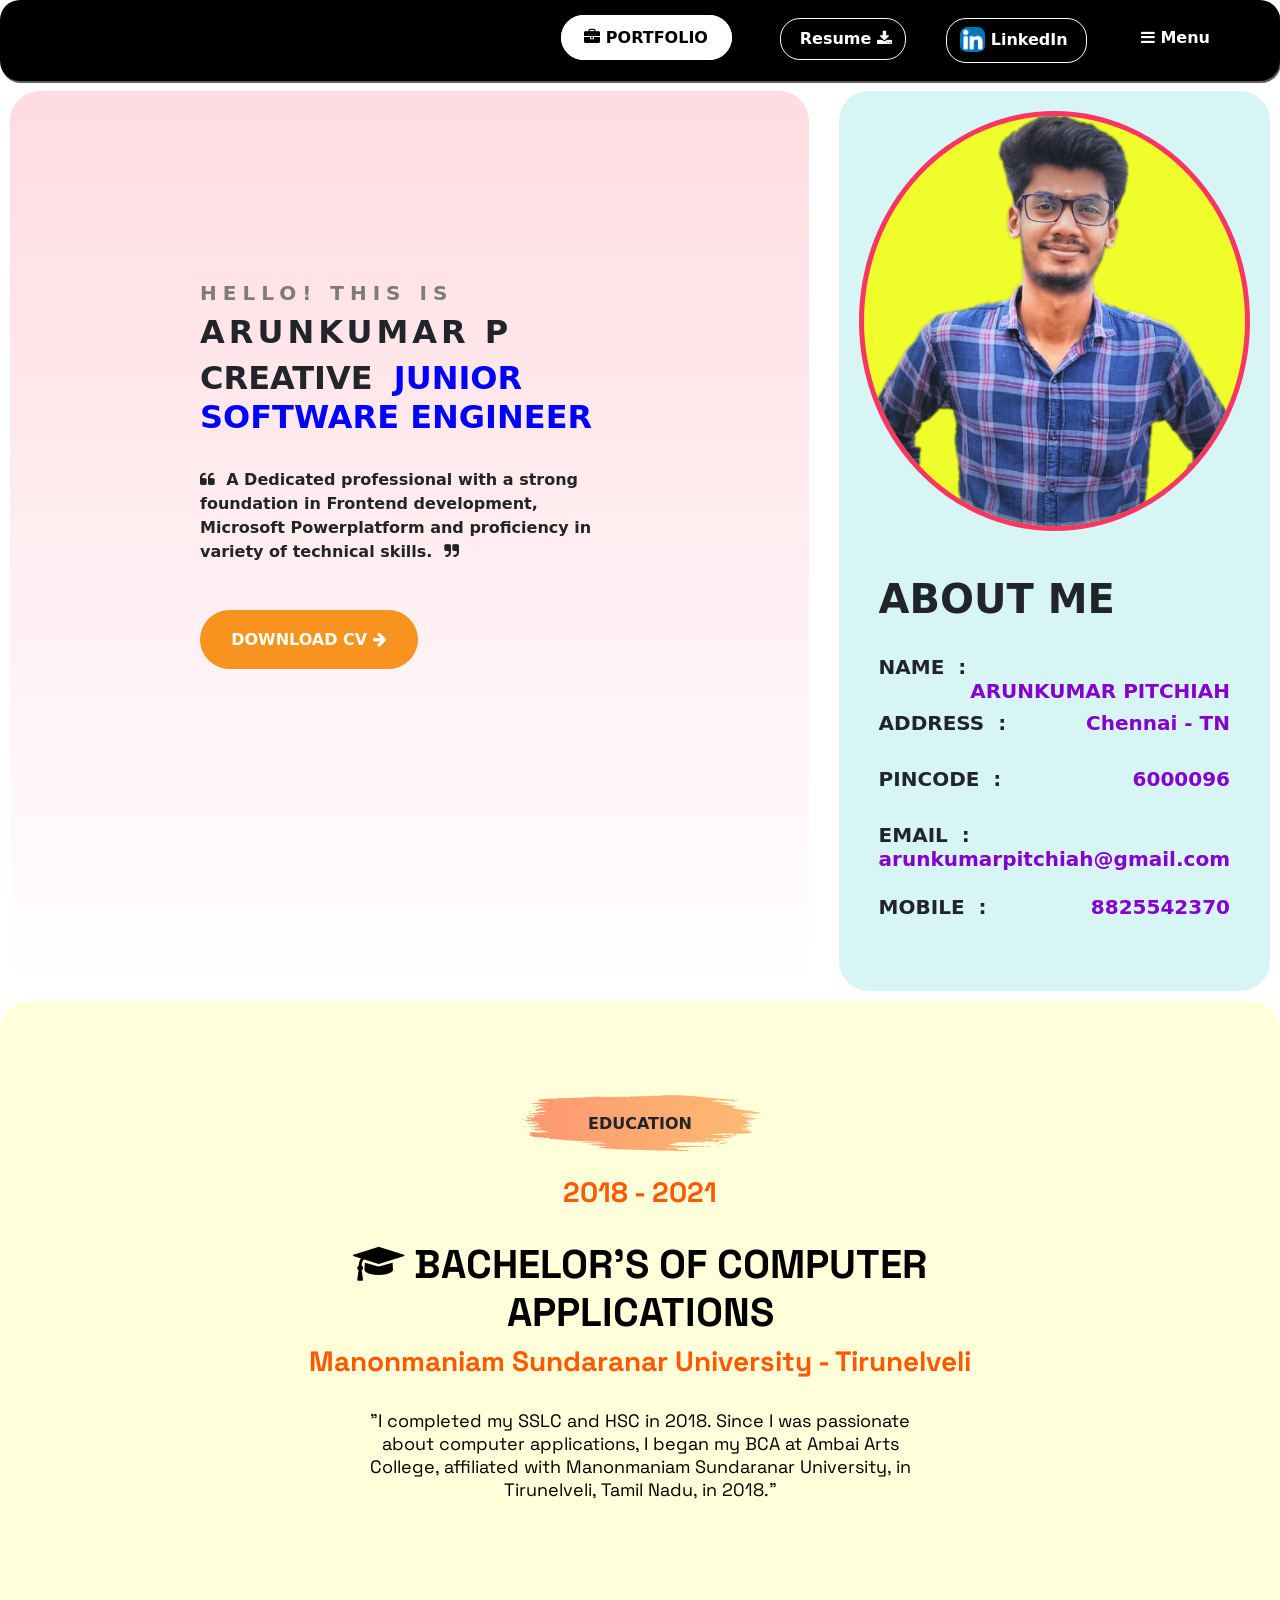
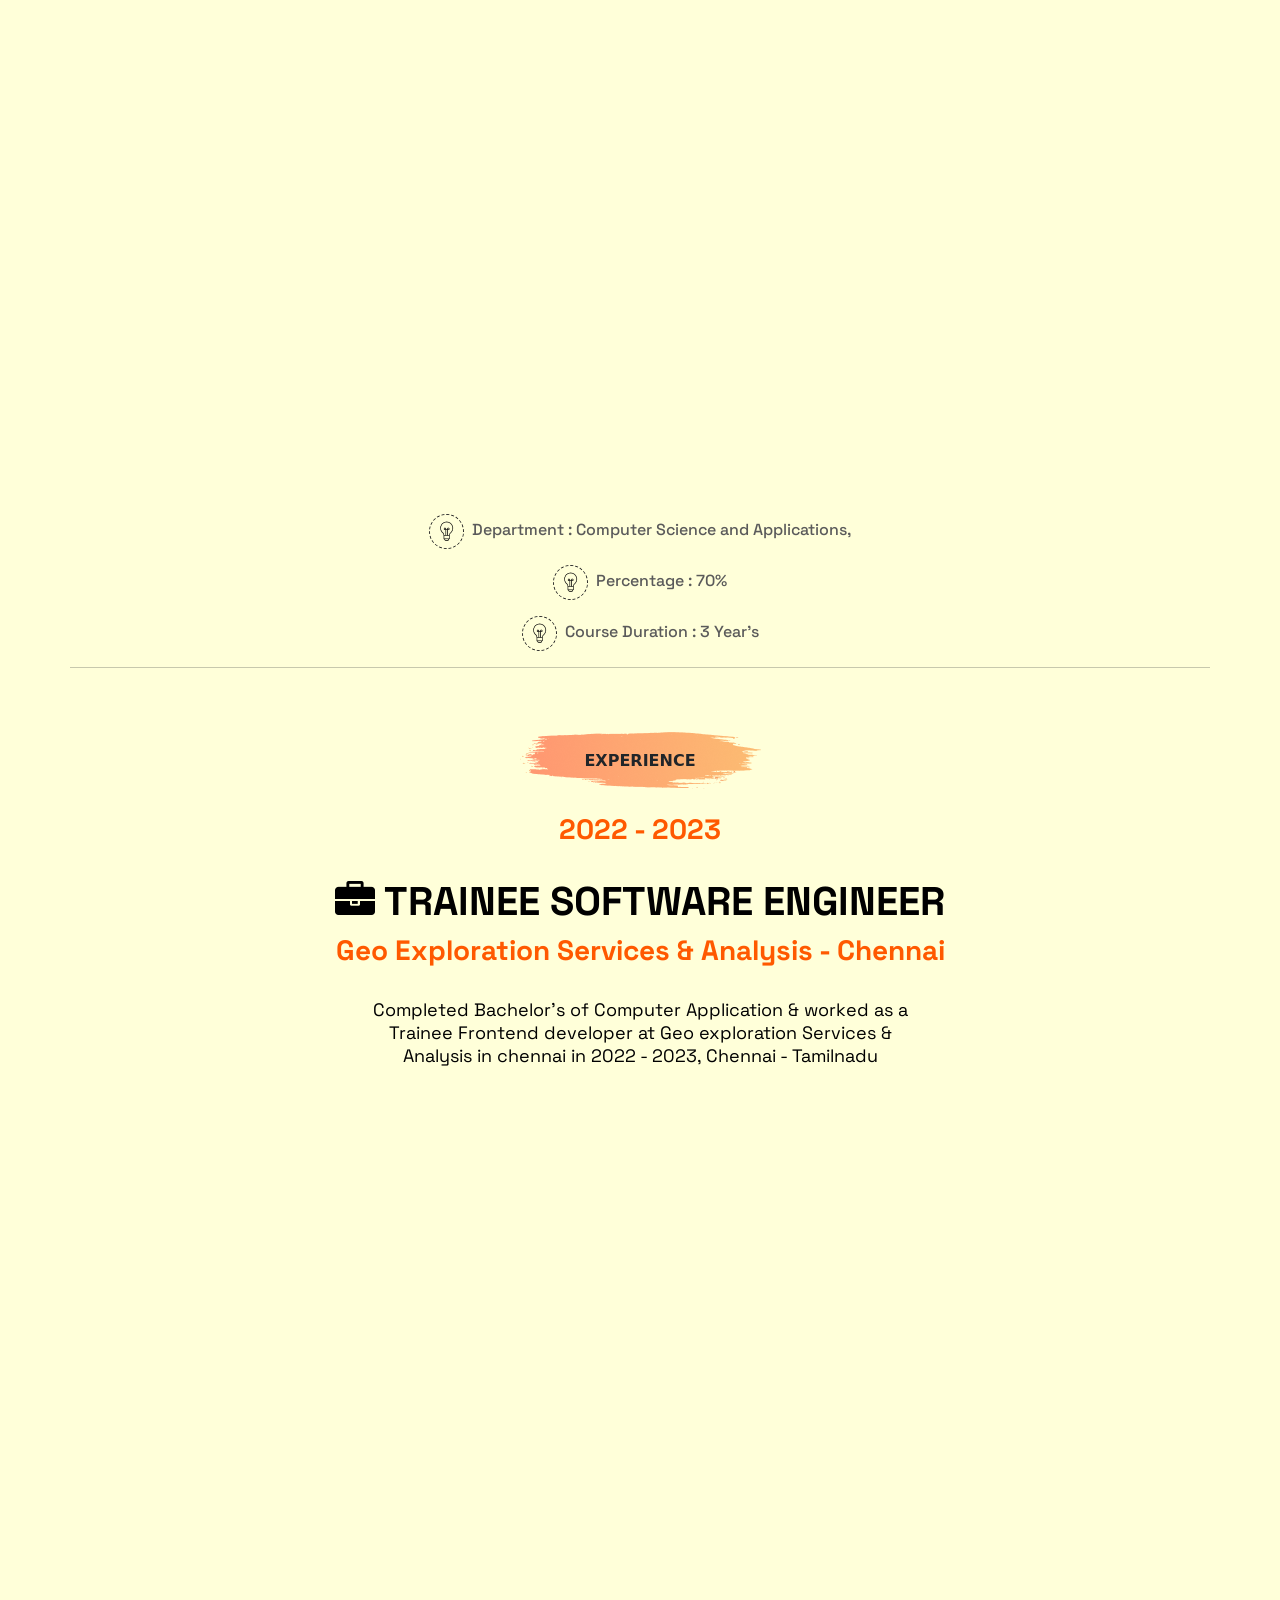
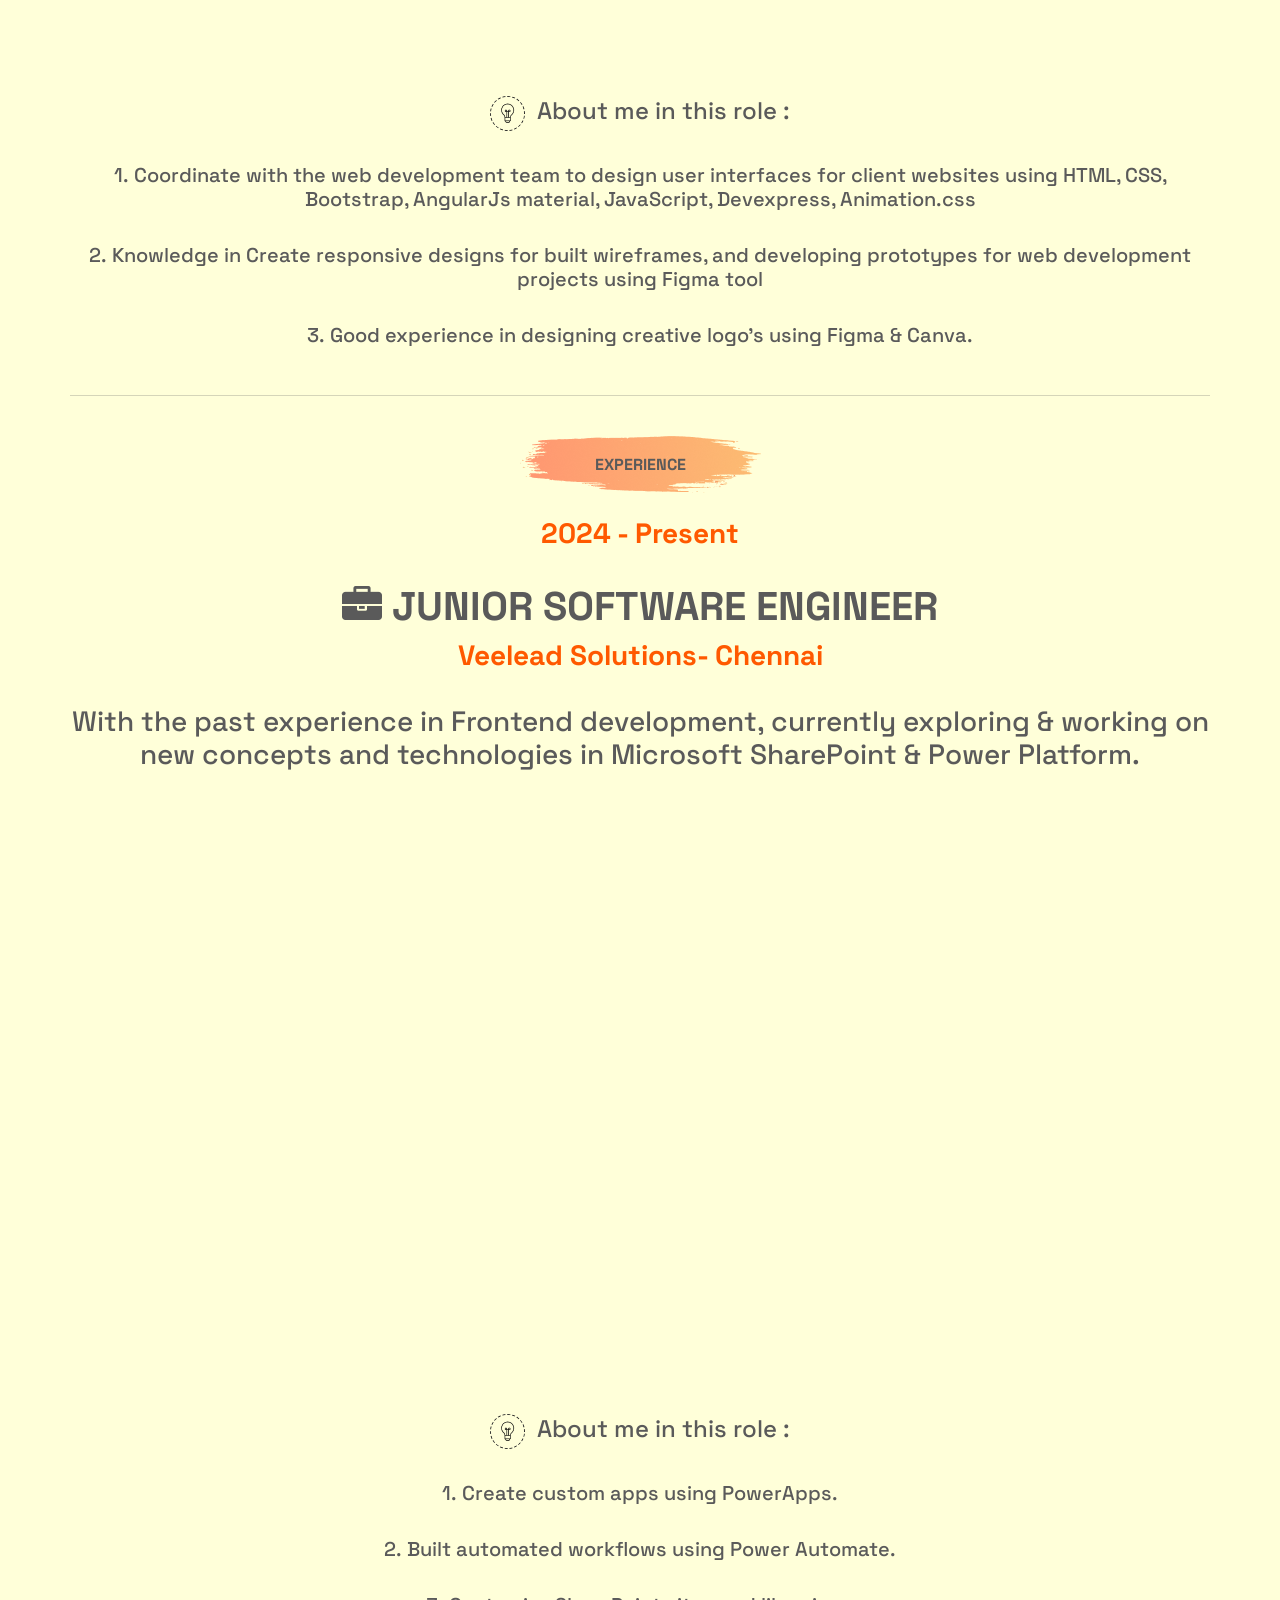
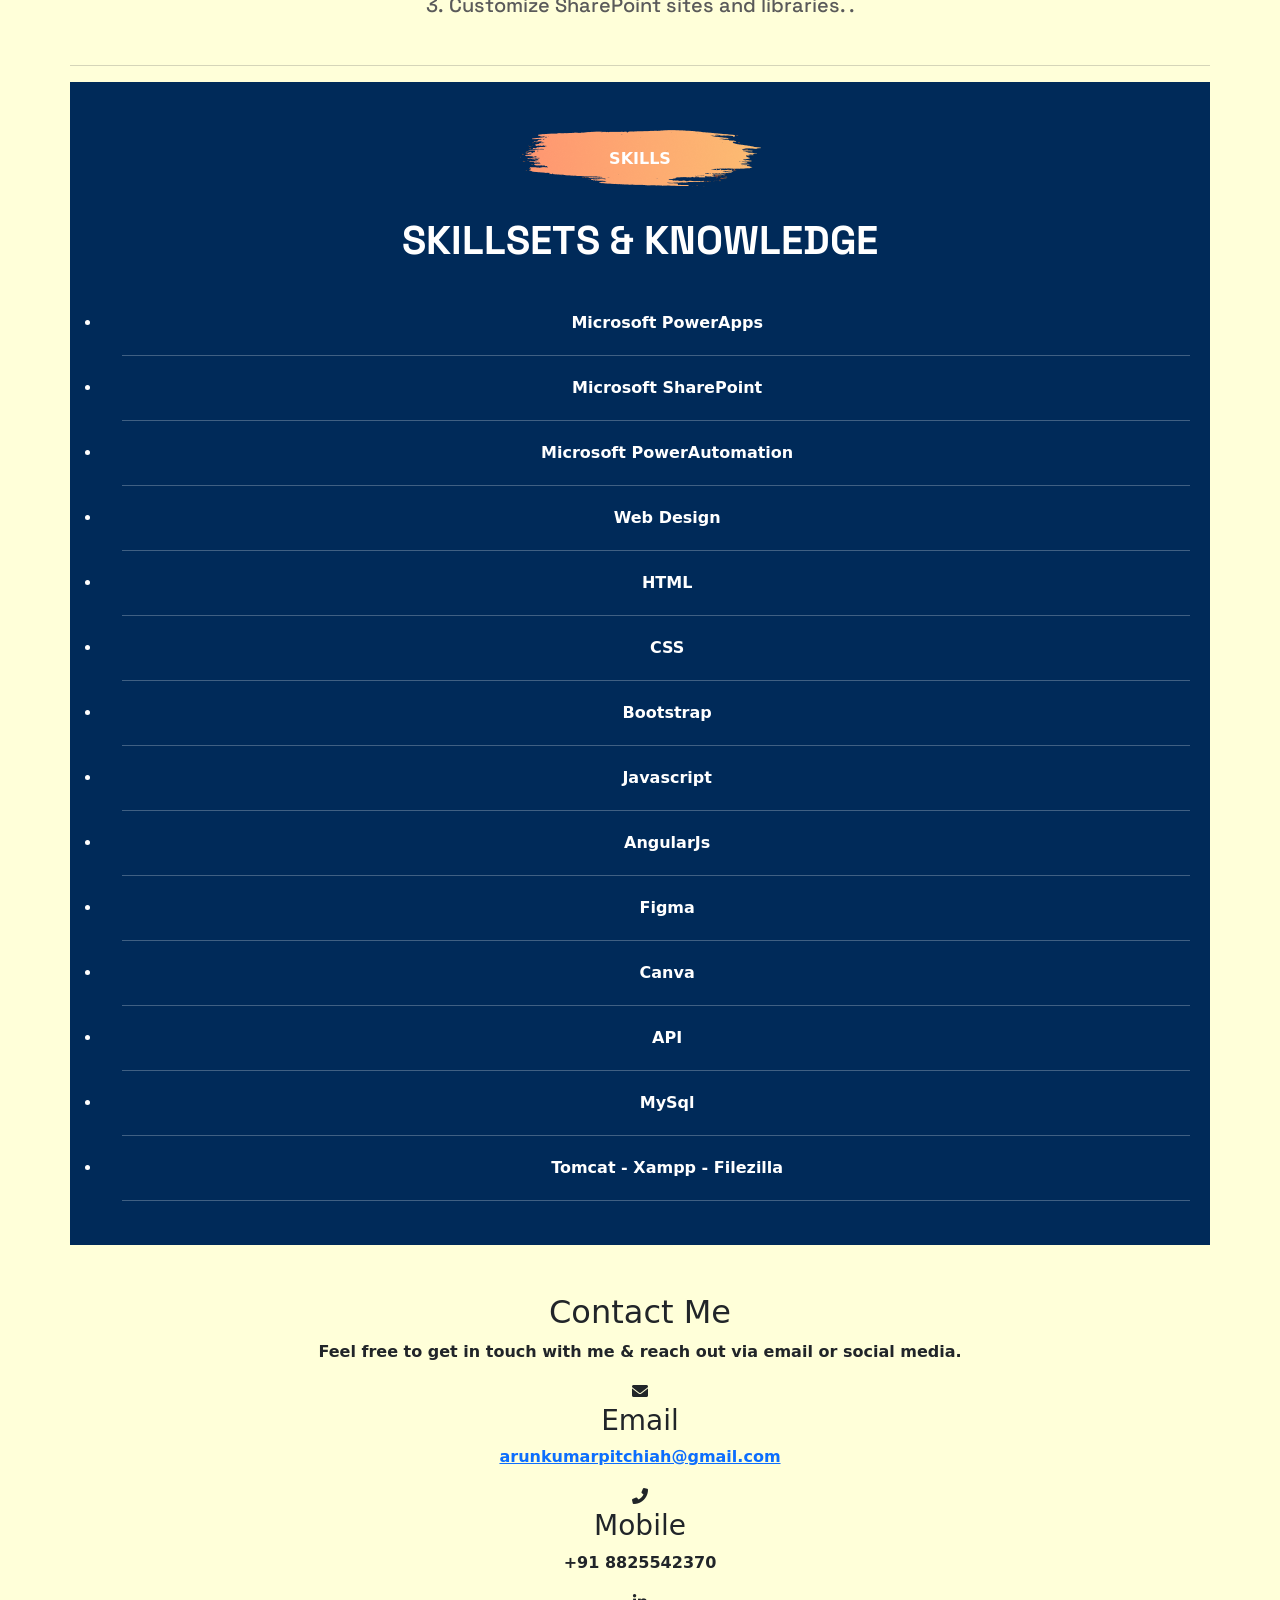
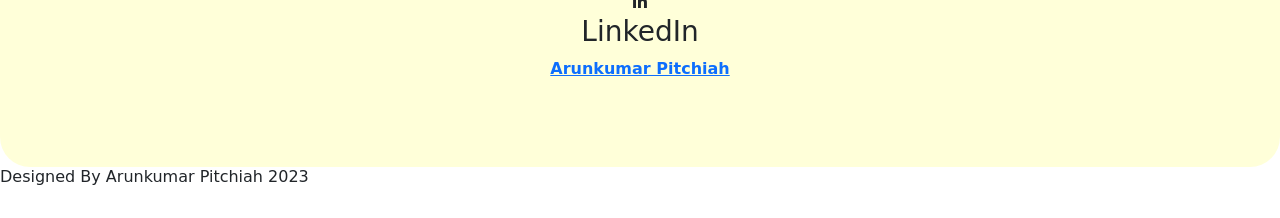
==== index.html @ 584ebd3e "Update index.html" ====
﻿<!DOCTYPE html>
<html lang="en">

<head>
  <meta charset="UTF-8">
  <meta name="viewport" content="width=device-width, initial-scale=1.0">
  <title>Portfolio - Arunkumar P</title>
  <!-- CSS -->
  <link rel="stylesheet" href="Portfolio.css.CSS">
  <link rel="icon" href="Assets/Images/GaipIcon2.png">
<link rel="stylesheet" href="https://cdnjs.cloudflare.com/ajax/libs/font-awesome/6.0.0-beta3/css/all.min.css">

  <!-- Javascript -->
  <script src=" Gaip.js.JS">
  </script>
  <!-- Bootstrap -->
  <link href="https://cdn.jsdelivr.net/npm/bootstrap@5.3.0/dist/css/bootstrap.min.css" rel="stylesheet"
    integrity="sha384-9ndCyUaIbzAi2FUVXJi0CjmCapSmO7SnpJef0486qhLnuZ2cdeRhO02iuK6FUUVM" crossorigin="anonymous">
  <script src="https://cdn.jsdelivr.net/npm/bootstrap@5.3.0/dist/js/bootstrap.bundle.min.js"
    integrity="sha384-geWF76RCwLtnZ8qwWowPQNguL3RmwHVBC9FhGdlKrxdiJJigb/j/68SIy3Te4Bkz"
    crossorigin="anonymous"></script>
  <!-- <link rel="stylesheet" href="https://maxcdn.bootstrapcdn.com/bootstrap/3.4.1/css/bootstrap.min.css">
  <script src="https://ajax.googleapis.com/ajax/libs/jquery/3.6.4/jquery.min.js"></script>
  <script src="https://maxcdn.bootstrapcdn.com/bootstrap/3.4.1/js/bootstrap.min.js"></script> -->

  <!-- fafa-Icon -->
  <link rel="stylesheet" href="https://cdnjs.cloudflare.com/ajax/libs/font-awesome/4.7.0/css/font-awesome.min.css">
  <link rel="stylesheet" href="path/to/font-awesome/css/font-awesome.min.css">
  <!-- font -->
  <style>
    @import url('https://fonts.googleapis.com/css2?family=Space+Grotesk:wght@300;400;500;600;700&display=swap');
  </style>
</head>

<body>

  <div class="parent">

    <div class="nav-bar ">
      <nav class="navbar navbar-expand-lg  ">
        <div class="container-fluid">
          <button class="navbar-toggler" type="button" data-bs-toggle="collapse" data-bs-target="#navbarTogglerDemo01"
            aria-controls="navbarTogglerDemo01" aria-expanded="false" aria-label="Toggle navigation">
            <span class="navbar-toggler-icon"></span>
            <img src="Assets/Images/First/layer2.png" height="30px" width="30px">
            <b>PORTFOLIO
            </b>


          </button>
          <div class="collapse navbar-collapse justify-content-end" id="navbarTogglerDemo01">

            <ul class="navbar-nav mr-auto mb-2 mb-lg-0 nav_list">


              <li class="nav-item ">
                <a class="nav-link " href="#"><b
                    style="background-color: #fff; color: black; padding: 12px;border-radius: 28px;border: 1px solid #FFF;background: #FFF;  "><i
                      class="fa fa-briefcase" aria-hidden="true" style="margin-left: 10px;"></i>&nbsp;PORTFOLIO
                    &nbsp</b></a>
              </li>
              <li class="nav-item">
                <a class="nav-link " target="_blank" style="border-radius: 20px;
                border: 1px solid #FFF; ">&nbsp;<b>
                    Resume&nbsp;<i class="fa fa-download" aria-hidden="true"></i></b>&nbsp;</a>
              </li>
              <li class="nav-item">
                <a class="nav-link "  href="https://www.linkedin.com/in/arunkumar-pitchiah/"  style="border-radius: 20px;
                border: 1px solid #FFF; ">&nbsp;<b><img style="border-radius: 30%; padding-bottom: 2px;"
                      src="Assets/Images/linkedin.png"  width="25px" aria-hidden="true">&nbspLinkedIn&nbsp</b>&nbsp;</a>
              </li>
              <li class="nav-item">
                <a class="nav-link " href="#">
                  <b>&nbsp;<i class="fa fa-bars" aria-hidden="true"></i>
                    Menu</b></a>
              </li>

            </ul>

          </div>
        </div>
      </nav>

    </div>
    
    <div class="AI_Dev">
      <div class="AI_DivContainer">
        <div class="AiDevside">
          <h5 style="letter-spacing: 6px;color: #7c7c7c;"><b>HELLO! THIS IS</b></h5>

          <h2 style="letter-spacing: 4px;" >
            <b>ARUNKUMAR P</b>
          </h2>
       
          <h2> <b> CREATIVE <span> </span></h2>

       <br>
          <p>
            <i class="fa fa-quote-left" aria-hidden="true"></i>&nbsp;
            A Dedicated professional with a strong foundation in Frontend development, Microsoft Powerplatform and proficiency in variety of technical skills.
&nbsp;<i class="fa fa-quote-right" aria-hidden="true"></i>
          
          </p><br><br>
          
          <a class="DevButton " href="#"><b>&nbsp DOWNLOAD CV <i class="fa fa-arrow-right"
                aria-hidden="true"></i> &nbsp
            </b></a>
        </div>
        
        <div class="pic">
          <img class="Asideimg" src="Assets/Images/Newimg.png" width="280px" height="280px">
          <br> <br>
          <div class="sideTxt">
          <h1>
            <b style="text-align: center;">ABOUT ME</b>
          </h1>
          <br>  
          <h5><b style="float: left;">NAME &nbsp;:</b> &nbsp;&nbsp;&nbsp;&nbsp;<b style="float: right; color:rgb(133, 0, 205)" >ARUNKUMAR PITCHIAH</b></h5> <br>
          <h5><b style="float: left;"> ADDRESS &nbsp;:</b> &nbsp;&nbsp;&nbsp;&nbsp;<b style="float: right;color:rgb(133, 0, 205)">Chennai - TN</b></h5> <br>
          <h5><b style="float: left;">PINCODE &nbsp;:</b> &nbsp;&nbsp;&nbsp;&nbsp;<b style="float: right;color:rgb(133, 0, 205)">6000096</b></h5> <br>
          <h5><b style="float: left;">EMAIL &nbsp;:</b> <b style="float: right;color:rgb(133, 0, 205)">arunkumarpitchiah@gmail.com</b></h5> <br><br>
          <h5><b style="float: left;">MOBILE &nbsp;:</b> &nbsp;&nbsp;&nbsp;&nbsp;<b style="float: right;color:rgb(133, 0, 205)">8825542370</b></h5> <br>

        </div>
          
          
      </div>
      
      </div>
    </div>




  </div>
  <!-- <div class="Skills">

    <img src="Assets/Images/html.png" alt="" width="40px" height="28px">HTML
    <img src="Assets/Images/css.png" alt="" width="38px" height="25px">CSS
    <img src="Assets/Images/bootstrap-logo-shadow.png" alt="" width="40px" height="25px">Bootstrap
    <img src="Assets/Images/jVa.png" alt="" width="34px" height="25px">&nbsp;Javascript
    <img src="Assets/Images/angular.png" alt="" width="42px" height="30px">AngularJs
    <img src="Assets/Images/figma.png" alt="" width="40px" height="25px">Figma
    <img src="Assets/Images/sql.png" alt="" width="45px" height="25px">MySql
    
</div><br><br> -->
  <div class="parent2">

    <div class="AIServices">
      
      <br>
      <div class="divSupportTxt">
        <img class="" src="Assets/pngaaa.com-1586223j 1.png" alt="">
        <div class="supportImg">
          <b>EDUCATION</b>

        </div>

        <!-- <img src="Assets/Images/wecan.png" alt="" width="60px"> -->
      </div><br>

      <div class="AIservicesText">
        <h3 style="color: #ff5900;"><b>2018 - 2021</b></h3><br>
        <h1><b><i class="fa fa-graduation-cap" aria-hidden="true"></i>
          BACHELOR'S OF COMPUTER APPLICATIONS</b></h1>
          <h3 style="color: #ff5900;"><b>Manonmaniam Sundaranar University - Tirunelveli</b></h3>

        <br>
        <p style="padding: 0px 100px 20px 100px;">
          <b>"I completed my SSLC and HSC in 2018. Since I was passionate about computer applications, I began my BCA at Ambai Arts College, 
affiliated with Manonmaniam Sundaranar University, in Tirunelveli, Tamil Nadu, in 2018."</b>
        </p>
      </div>
      <div class="AIServicesimg">
        <video class="gradvid" src="Assets/video/graduation_-_123689 (540p).mp4" width="800px" height="482px" autoplay muted loop></video>
        <!-- <img src="Assets/Images/AIDevServices/product_engineering_iso_1-1 1.png" width="800px" height="482px" alt=""> -->
      </div>
      <div class="AIServicesFooter">
        <div class="strategy">
          <p> <img style="border-radius:75.504px; border:  0.686px dashed #282828;padding: 5px;"
              src="Assets/Layer_1.png" alt="">
            &nbsp;Department : Computer Science and Applications,
            </p>
        </div>
        <div class="structure">
          <p><img style="border-radius:75.504px; border:  0.686px dashed #282828;padding: 5px;"
              src="Assets/Layer_1.png" alt="">&nbsp; Percentage : 
            70%</p>
        </div>
        <div class="skeleton">
          <p><img style="border-radius:75.504px; border:  0.686px dashed #282828;padding: 5px;"
              src="Assets/Layer_1.png" alt="">&nbsp;
            Course Duration : 3 Year's</p>
        </div>

      </div>
      <hr>
      <br><br>
      <div class="divSupportTxt">
        <img class="" src="Assets/pngaaa.com-1586223j 1.png" alt="">
        <div class="supportImg">
          <b>EXPERIENCE</b>

        </div>

        <!-- <img src="Assets/Images/wecan.png" alt="" width="60px"> -->
      </div><br>

      <div class="AIservicesText">
        <h3 style="color: #ff5900;"><b>2022 - 2023</b></h3><br>
        <h1><b><i class="fa fa-briefcase" aria-hidden="true"></i>
          TRAINEE SOFTWARE ENGINEER</b></h1>
          <h3 style="color: #ff5900;"><b>Geo Exploration Services & Analysis - Chennai</b></h3>

        <br>
        <p style="padding: 0px 100px 20px 100px;">
         <b> Completed Bachelor's of Computer Application & worked as a Trainee Frontend developer at Geo exploration
          Services & Analysis in chennai in 2022 - 2023, 
          Chennai - Tamilnadu</b>
        </p>
      </div>

      <div class="AIServicesimg">
        <video class="gradvid" src="Assets/video/Work1 (1).mp4" width="800px" height="482px" autoplay muted loop></video>

        <!-- <img src="Assets/Images/AIDevServices/product_engineering_iso_1-1 1.png" width="800px" height="482px" alt=""> -->
      </div>
      <div class="AIServicesFooter">
        
      <p>
        <h4><img style="border-radius:75.504px; border:  0.686px dashed #282828;padding: 5px;"
          src="Assets/Layer_1.png" alt="">&nbsp;
      About me in this role :</h4> <br><h5>1.&nbsp;Coordinate with the web development team to design user interfaces
      for client websites using HTML, CSS, Bootstrap, AngularJs material,
      JavaScript, Devexpress, Animation.css</h5><br>
      <h5>2.&nbsp;Knowledge in Create responsive designs for built wireframes, and
        developing prototypes for web development projects using Figma
        tool
        </h5><br>
        <h5>3.&nbsp;Good experience in designing creative logo’s using Figma & Canva. 
        </h5><br>
        
      
      </p>
<hr>

<div class="">
    <br>
    <div class="divSupportTxt">
      <img class="" src="Assets/pngaaa.com-1586223j 1.png" alt="">
      <div class="supportImg">
        <b> EXPERIENCE</b>
      </div>
    </div><br>

    <div class="devExperienceText">

   <h3 style="color: #ff5900;"><b>2024 - Present</b></h3><br>
        <h1><b><i class="fa fa-briefcase" aria-hidden="true"></i>
          JUNIOR SOFTWARE ENGINEER</b></h1>
          <h3 style="color: #ff5900;"><b>Veelead Solutions- Chennai</b></h3>

        <br>
      <h3>With the past experience in Frontend development, currently exploring & working on new concepts and technologies in Microsoft SharePoint & Power Platform.<h3>
      <br>
    </div>
  </div>
<div class="AIServicesimg">
        <video class="gradvid" src="Assets/video/Work1 (1).mp4" width="800px" height="482px" autoplay muted loop></video>

        <!-- <img src="Assets/Images/AIDevServices/product_engineering_iso_1-1 1.png" width="800px" height="482px" alt=""> -->
      </div>
</div>
<div class="AIServicesFooter">
        
      <p>
        <h4><img style="border-radius:75.504px; border:  0.686px dashed #282828;padding: 5px;"
          src="Assets/Layer_1.png" alt="">&nbsp;
      About me in this role :</h4> <br><h5>1.&nbsp;Create custom apps using PowerApps.
</h5><br>
      <h5>2.&nbsp;Built automated workflows using Power Automate.

        </h5><br>
        <h5>3.&nbsp;Customize SharePoint sites and libraries.
. 
        </h5><br>
        
      
      </p>
<hr>
    </div>

    <div class="AIProvide">
      <br><br>

      <div class="divSupportTxt">
        <img class="" src="Assets/pngaaa.com-1586223j 1.png" alt="">
        <div class="supportImg">
          <b>SKILLS</b>

        </div>

        <!-- <img src="Assets/Images/wecan.png" alt="" width="60px"> -->
      </div>


      <div class="AIProvideText">
        <h1><b style="padding: 0px 100px 20px 100px;">SKILLSETS & KNOWLEDGE</b></h1>
       
        <p ></p>
      </div>



      <div class="AIProvideFooter">
        <div class="AIDropDown">
          <ul>
	<li> &nbsp;&nbsp;&nbsp;&nbsp;Microsoft PowerApps </li>
            <hr style=" padding-left: 10px; margin: 20px; color: white;">
	<li> &nbsp;&nbsp;&nbsp;&nbsp;Microsoft SharePoint</li>
            <hr style=" padding-left: 10px; margin: 20px; color: white;">
	<li> &nbsp;&nbsp;&nbsp;&nbsp;Microsoft PowerAutomation </li>
            <hr style=" padding-left: 10px; margin: 20px; color: white;">

            <li> &nbsp;&nbsp;&nbsp;&nbsp;Web Design </li>
            <hr style=" padding-left: 10px; margin: 20px; color: white;">

            <li> &nbsp;&nbsp;&nbsp;&nbsp;HTML </li>
            <hr style=" padding-left: 10PX; margin: 20px; color: white;">

            <li>&nbsp;&nbsp;&nbsp;&nbsp;CSS
            </li>
            <hr style=" padding-left: 10PX; margin: 20px; color: white;">

            <li> &nbsp;&nbsp;&nbsp;&nbsp;Bootstrap </li>
            <hr style=" padding-left: 10PX; margin: 20px; color: white;">

            <li> &nbsp;&nbsp;&nbsp;&nbsp;Javascript </li>
            <hr style=" padding-left: 10PX; margin: 20px; color: white;">
            
            <li> &nbsp;&nbsp;&nbsp;&nbsp;AngularJs </li>
            <hr style=" padding-left: 10PX; margin: 20px; color: white;">

            <li> &nbsp;&nbsp;&nbsp;&nbsp;Figma </li>
            <hr style=" padding-left: 10PX; margin: 20px; color: white;">
            
            <li> &nbsp;&nbsp;&nbsp;&nbsp;Canva </li>
            <hr style=" padding-left: 10PX; margin: 20px; color: white;">

            <li> &nbsp;&nbsp;&nbsp;&nbsp;API </li>
            <hr style=" padding-left: 10PX; margin: 20px; color: white;">

            <li> &nbsp;&nbsp;&nbsp;&nbsp;MySql </li>
            <hr style=" padding-left: 10PX; margin: 20px; color: white;">

            <li>&nbsp;&nbsp;&nbsp;&nbsp;Tomcat - Xampp - Filezilla </li>
            <hr style=" padding-left: 10PX; margin: 20px; color: white;">
          </ul>
        </div>
        <!--<div class="AIBoxmain">
          <div class="AIBox">
            <img style="border-radius:75.504px; border:  0.686px dashed #282828;padding: 5px;"
            src="Assets/Layer_1.png" alt="">
            <h1>
              Web Designing
            </h1>
            <p>
              Using HTML, CSS, Bootstrap, AngularJs materials, to create very innovative and responsive
              website designs.<br> Additionally having good knowledge in creating Wireframes, Prototypes.
            </p>
            <div class="">
              <p>Learn More <i class="fa fa-arrow-right" aria-hidden="true"></i></p>

            </div>
            
          </div>-->
          <br>
         
        </div>


      </div>


<section id="contact" class="contact-section">
    <div class="container">
        <div class="contact-header">
<br>
<br>
            <h2>Contact Me</h2>
            <p>Feel free to get in touch with me & reach out via email or social media.</p>
        </div>
        <div class="contact-content">
            <div class="contact-card">
                <div class="contact-icon">
                    <i class="fas fa-envelope"></i>
                </div>
                <div class="contact-info">
                    <h3>Email</h3>
                    <p><a href="mailto:arunkumarpitchiah@gmail.com">arunkumarpitchiah@gmail.com</a></p>
                </div>
            </div>
            <div class="contact-card">
                <div class="contact-icon">
                    <i class="fas fa-phone-alt"></i>
                </div>
                <div class="contact-info">
                    <h3>Mobile</h3>
                    <p>+91 8825542370</p>
                </div>
            </div>
            <div class="contact-card">
                <div class="contact-icon">
                    <i class="fab fa-linkedin"></i>
                </div>
                <div class="contact-info">
                    <h3>LinkedIn</h3>
                    <p><a href="https://www.linkedin.com/in/arunkumar-p-0b1941307/" target="_blank">Arunkumar Pitchiah</a></p>
                </div>
            </div>
        </div>
    </div>
</section>


    </div>
<h6> Designed By Arunkumar Pitchiah 2023</h6>
  </div>

  <div class="parent4">
      <div class="Process">
        <div class="ProcessGrid">
          <div class="Ptext"> 
        <br>
      </div>
    </div>

  </div>

</body>

</html>
---- Portfolio.css.CSS ----
/* Base Styles */
body {
    font-family: 'Space Grotesk', sans-serif;
    margin: 0;
    padding: 0;
    box-sizing: border-box;
}

.nav-bar {
    background-color: #000000;
    grid-area: nav-bar;
    box-shadow: 1px 2px #606060;
    color: white;
    padding: 10px;
    border-radius: 20px;
}

.pic {
    padding: 20px;
    margin-left: 10px;
    background-color: #14c2c82a;
    border-radius: 30px;
}

.Asideimg {
    position: relative;
    border-radius: 90%;
    opacity: 90%;
    background-color: #f2fe15;
    border: solid 5px rgba(255, 0, 93, 0.865);
    width: 100%;
    height: auto;
}

.sideTxt {
    padding: 20px;
    border-radius: 30px;
}

.Skills > img {
    text-align: center;
    padding-left: 5px;
    border-radius: 90%;
}

.Skills {
    padding: 20px;
    background-color: #fefe155f;
    width: 100%;
    text-align: center;
    color: #ffffff
    border: 1px dashed rgb(229, 229, 229);
    border-radius: 20px;
}

.nav-item {
    display: inline;
    padding-right: 40px;
    border-radius: 10px;
    color: rgb(255, 255, 255);
}

.navbar-nav .nav-item .nav-link {
    display: inline;
    border-radius: 10px;
    color: rgb(255, 255, 255);
    float: right;
}

.navbar-nav .nav-item .nav-link:hover {
    color: rgb(80, 11, 231);
}

.AI_DivContainer {
    display: grid;
    grid-template-columns: 2fr 1fr;
    gap: 20px;
}

.AI_Dev {
    grid-area: AI_Dev;
    padding: 10px;
}

.AiDevside {
    padding: 190px;
    border-radius: 30px;
    background-image: linear-gradient(rgba(255, 199, 209, 0.631), white);
}

.DevButton {
    border-radius: 50px;
    background: #F7931E;
    color: white;
    padding: 20px;
    text-decoration: none;
}

.DevButton:hover {
    background: #ba4e26;
}

.AIServices {
    grid-area: AIServices;
    background-color: #fefe1529;
    text-align: center;
    border-radius: 30px;
    padding: 70px;
}

.gradvid {
    border-radius: 40px;
    width: 100%;
    height: auto;
}

.AIProvide {
    grid-area: AIProvide;
    background-color: #002A59;
    text-align: center;
color:white;
}

.supportImg {
    position: absolute;
    top: 50%;
    left: 50%;
    transform: translate(-50%, -50%);
    max-width: 100%;
    height: auto;
}

.divSupportTxt {
    position: relative;
    text-align: center;
}

.AIservicesText {
    padding: 0px 190px;
    color: #000;
    text-align: center;
    font-size: 18px;
    font-family: Space Grotesk;
    font-style: normal;
    font-weight: 300;
    line-height: normal;
}

.AIProvideText {
    padding: 30px;
    color: white;
    text-align: center;
    font-size: 18px;
    font-family: Space Grotesk;
    font-style: normal;
    font-weight: 300;
    line-height: normal;
}

.AIServicesFooter {
    color: #5A5A5A;
    font-size: 16px;
    font-family: Space Grotesk;
    font-style: normal;
    font-weight: 500;
}

/* Media Queries for Responsiveness */

@media screen and (max-width: 1200px) {
    .AI_DivContainer {
        grid-template-columns: 1fr;
    }
    .AI_Dev, .AIProvide, .AIServices {
        padding: 20px;
    }
    .AIservicesText, .AIProvideText {
        padding: 0 20px;
    }
}

@media screen and (max-width: 992px) {
    .nav-bar {
        text-align: center;
    }
    .nav-item {
        display: block;
        margin-bottom: 10px;
    }
    .nav-item:last-child {
        margin-bottom: 0;
    }
    .AI_DivContainer {
        grid-template-columns: 1fr;
    }
}

@media screen and (max-width: 768px) {
    .nav-bar {
        padding: 5px;
    }
    .DevButton {
        padding: 10px;
    }
    .AIservicesText, .AIProvideText {
        font-size: 16px;
    }
    .pic {
        margin-left: 0;
    }
}

@media screen and (max-width: 576px) {
    .nav-item {
        padding-right: 20px;
    }
    .AI_DivContainer {
        grid-template-columns: 1fr;
    }
    .AI_Dev, .AIProvide, .AIServices {
        padding: 10px;
    }
    .AIservicesText, .AIProvideText {
        padding: 0 10px;
        font-size: 14px;
    }
}
span::before {
    content: "JUNIOR SOFTWARE ENGINEER";
    animation: animate infinite 8s;
    color:blue;
    padding-left: 10px; 
}
  

@keyframes animate 
{
    50% {
        content: "FRONTEND WEB DEVELOPER";
        color: #FA003F;
    }


.AIProvideText {
    padding: 30px;
    color: white; 
    text-align: center;
    font-size: 18px;
    font-family: Space Grotesk;
    font-style: normal;
    font-weight: 300;
    line-height: normal;
}

.AIProvideFooter {
    color: white;
    font-size: 16px;
    font-family: Space Grotesk;
    font-style: normal;
    font-weight: 500;
}

.experience-container {
  display: flex;
  flex-wrap: wrap;
  gap: 20px; /* Space between the two sections */
}

/* Individual sections */
.AIExperience, .developerExperience {
  flex: 1; /* Allow sections to grow equally */
  min-width: 300px; /* Minimum width of each section */
  padding: 20px;
  border: 1px solid #ddd;
  border-radius: 5px;
  box-shadow: 0 2px 4px rgba(0,0,0,0.1);
}
.contact-section {
    background: linear-gradient(135deg, #e2e2e2 0%, #ffffff 100%);
    padding: 60px 20px;
    text-align: center;
}

.container {
    max-width: 1200px;
    margin: 0 auto;
    padding: 0 20px;
}

.contact-header h2 {
    font-size: 2.5em;
    color: #333;
    margin-bottom: 10px;
}

.contact-header p {
    font-size: 1.2em;
    color: #555;
}

.contact-content {
    display: flex;
    justify-content: center;
    gap: 20px;
    flex-wrap: wrap;
}

.contact-card {
    background: #fff;
    border-radius: 8px;
    box-shadow: 0 4px 8px rgba(0, 0, 0, 0.1);
    padding: 20px;
    flex: 1;
    max-width: 300px;
    text-align: center;
    transition: transform 0.3s, box-shadow 0.3s;
}

.contact-card:hover {
    transform: scale(1.05);
    box-shadow: 0 6px 12px rgba(0, 0, 0, 0.15);
}

.contact-icon {
    font-size: 2.5em;
    color: #007bff;
    margin-bottom: 15px;
}

.contact-info h3 {
    font-size: 1.5em;
    color: #333;
    margin-bottom: 10px;
}

.contact-info p {
    font-size: 1.1em;
    color: #555;
}

.contact-info a {
    color: #007bff;
    text-decoration: none;
}

.contact-info a:hover {
    text-decoration: underline;
}

@media (max-width: 768px) {
    .contact-content {
        flex-direction: column;
        align-items: center;
    }
}
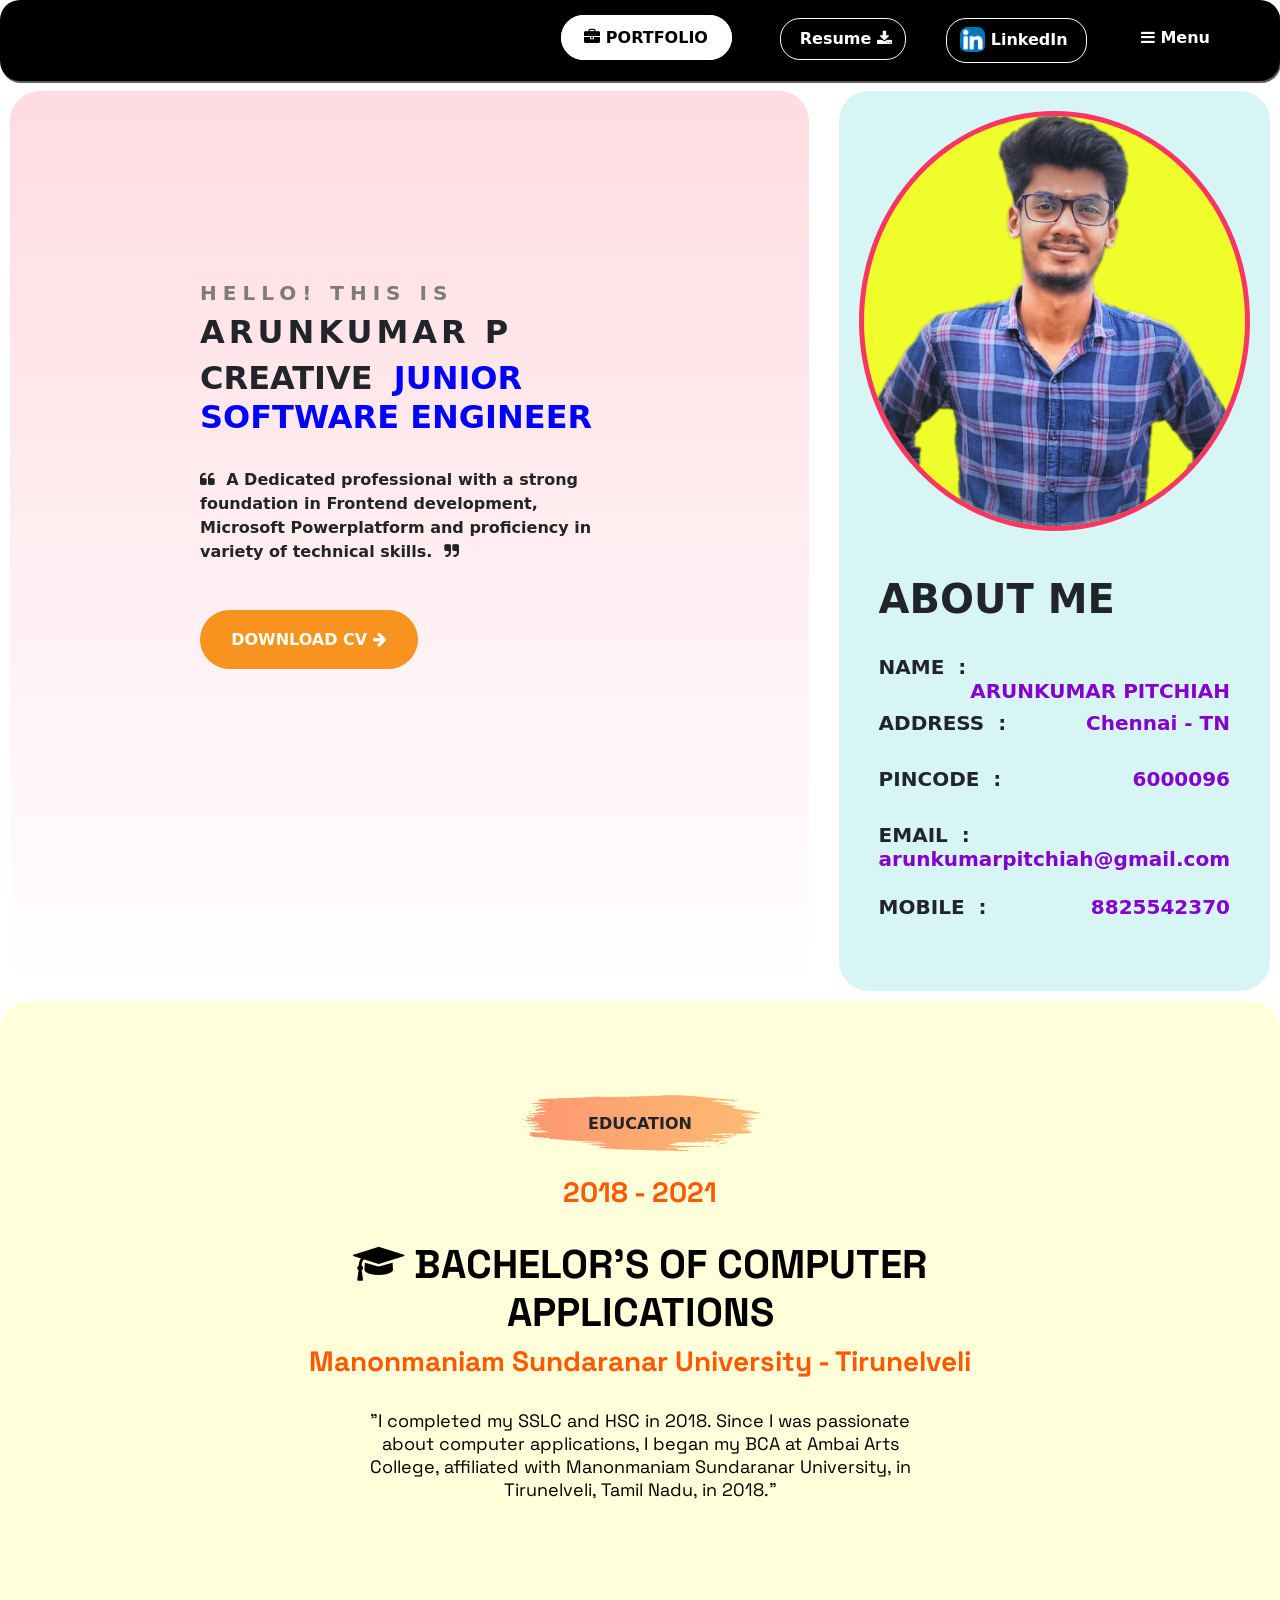
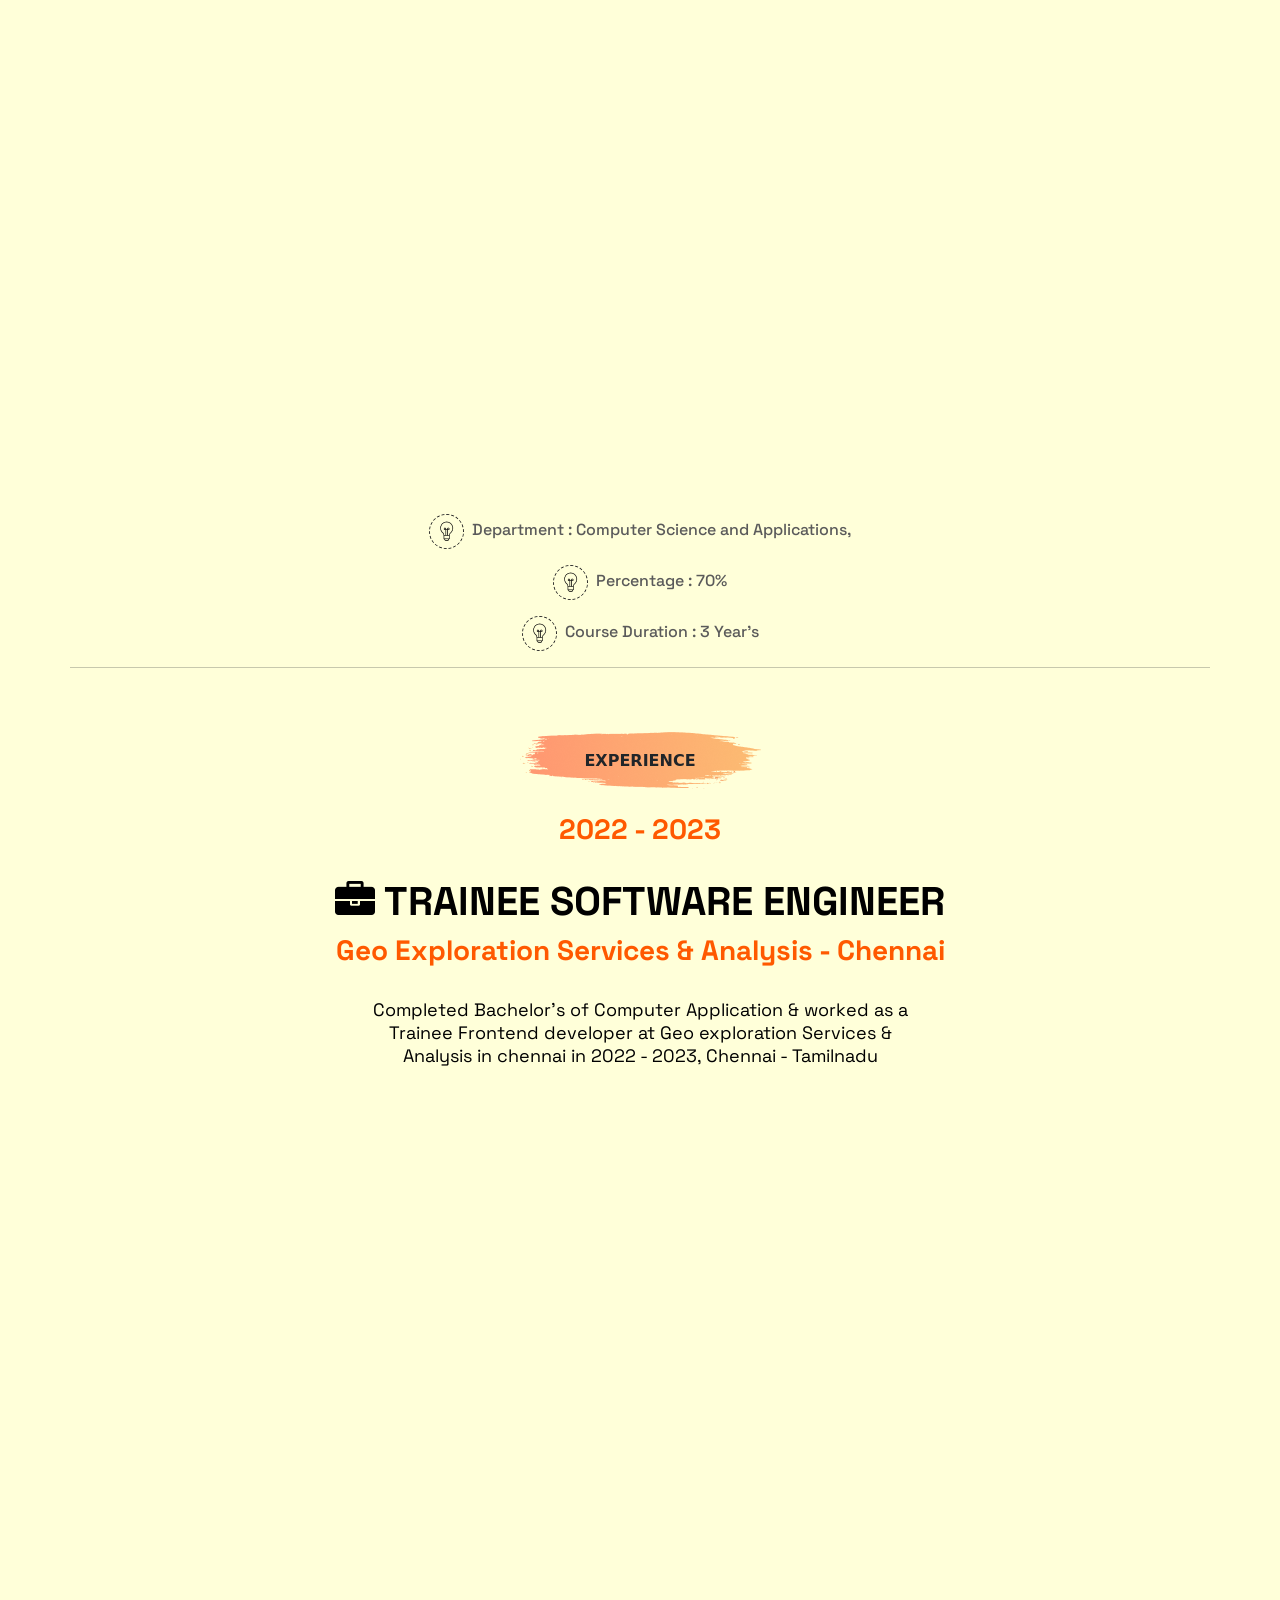
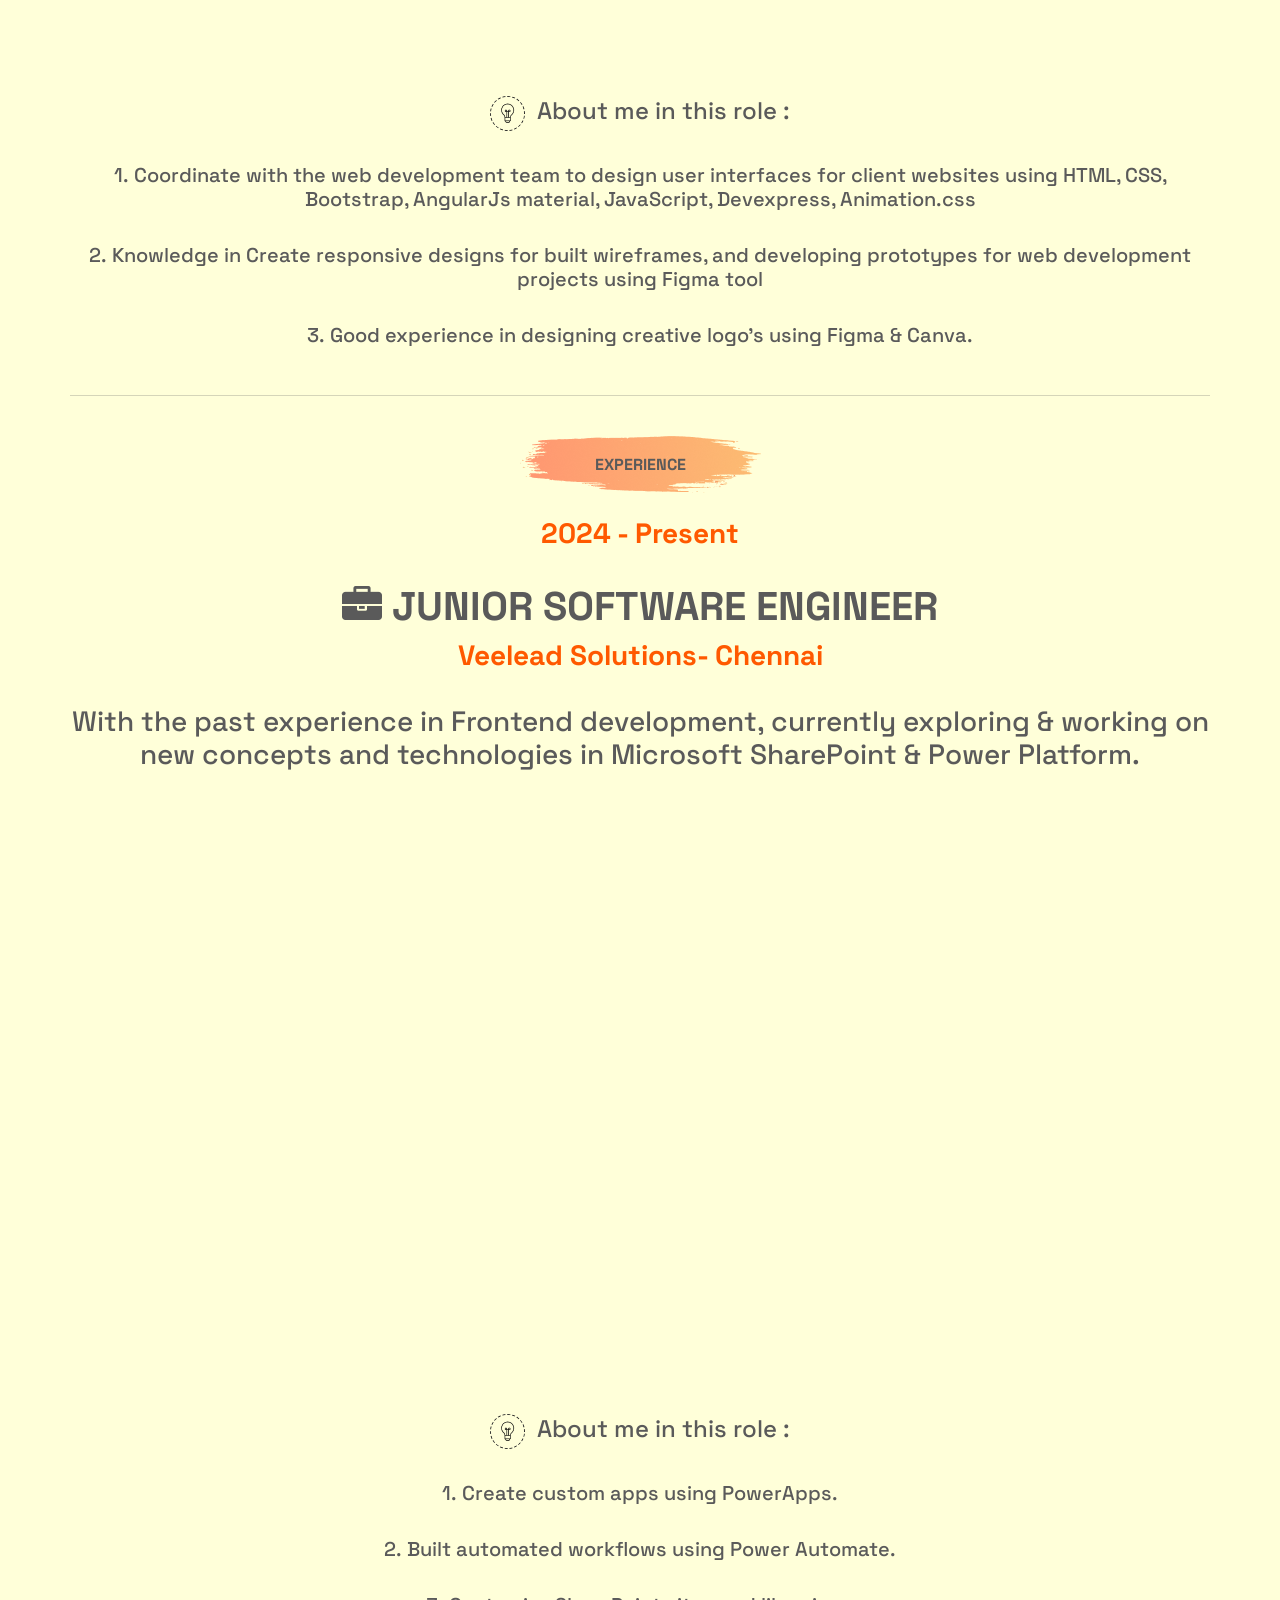
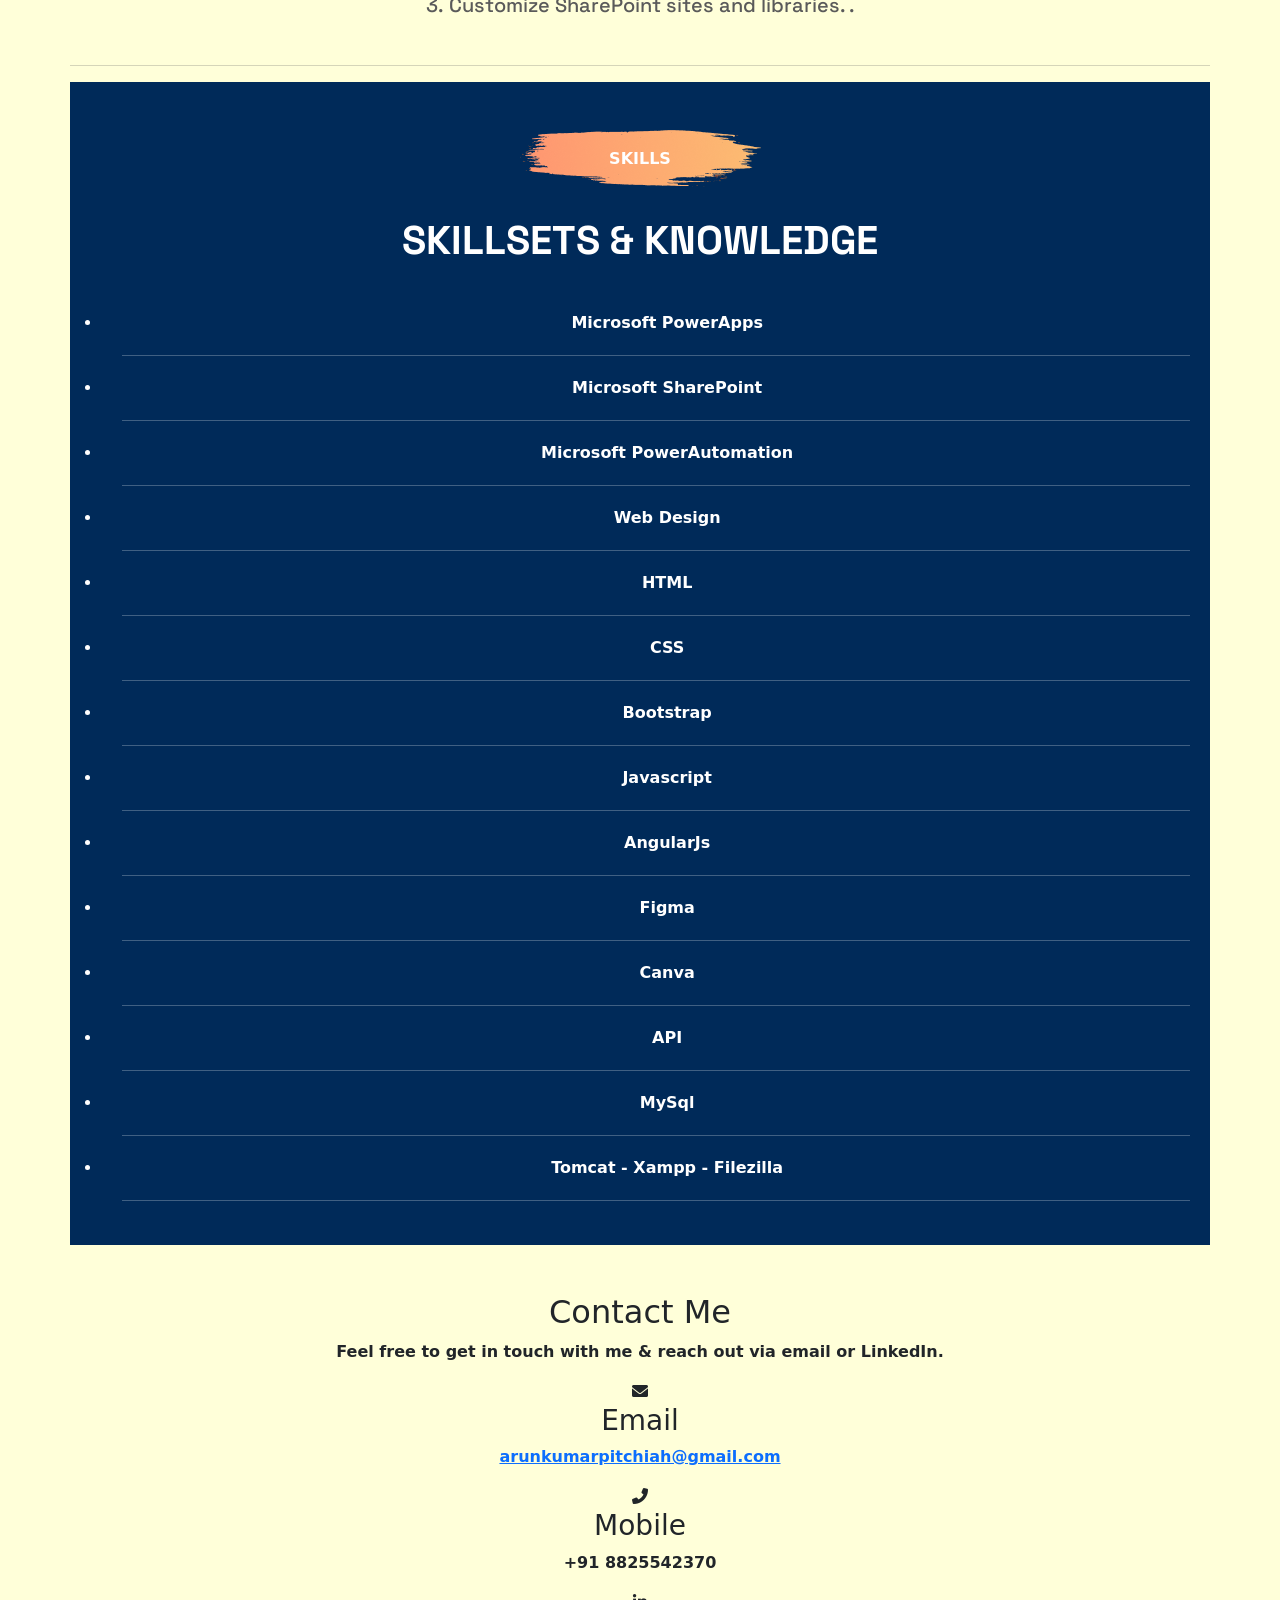
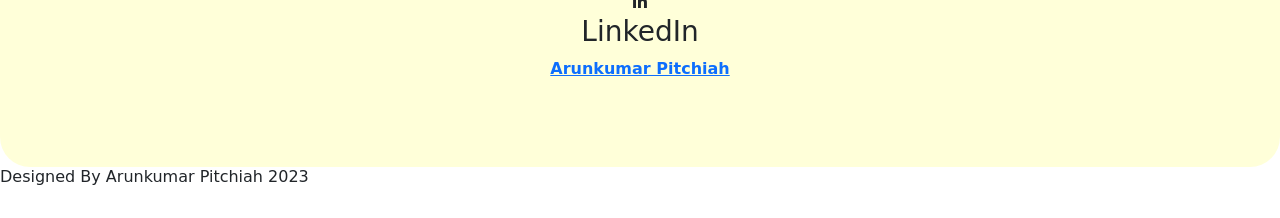
==== commit 4f965317: "Update index.html" ====
--- a/index.html
+++ b/index.html
@@ -388,7 +388,7 @@
 <br>
 <br>
             <h2>Contact Me</h2>
-            <p>Feel free to get in touch with me & reach out via email or social media.</p>
+            <p>Feel free to get in touch with me & reach out via email or LinkedIn.</p>
         </div>
         <div class="contact-content">
             <div class="contact-card">
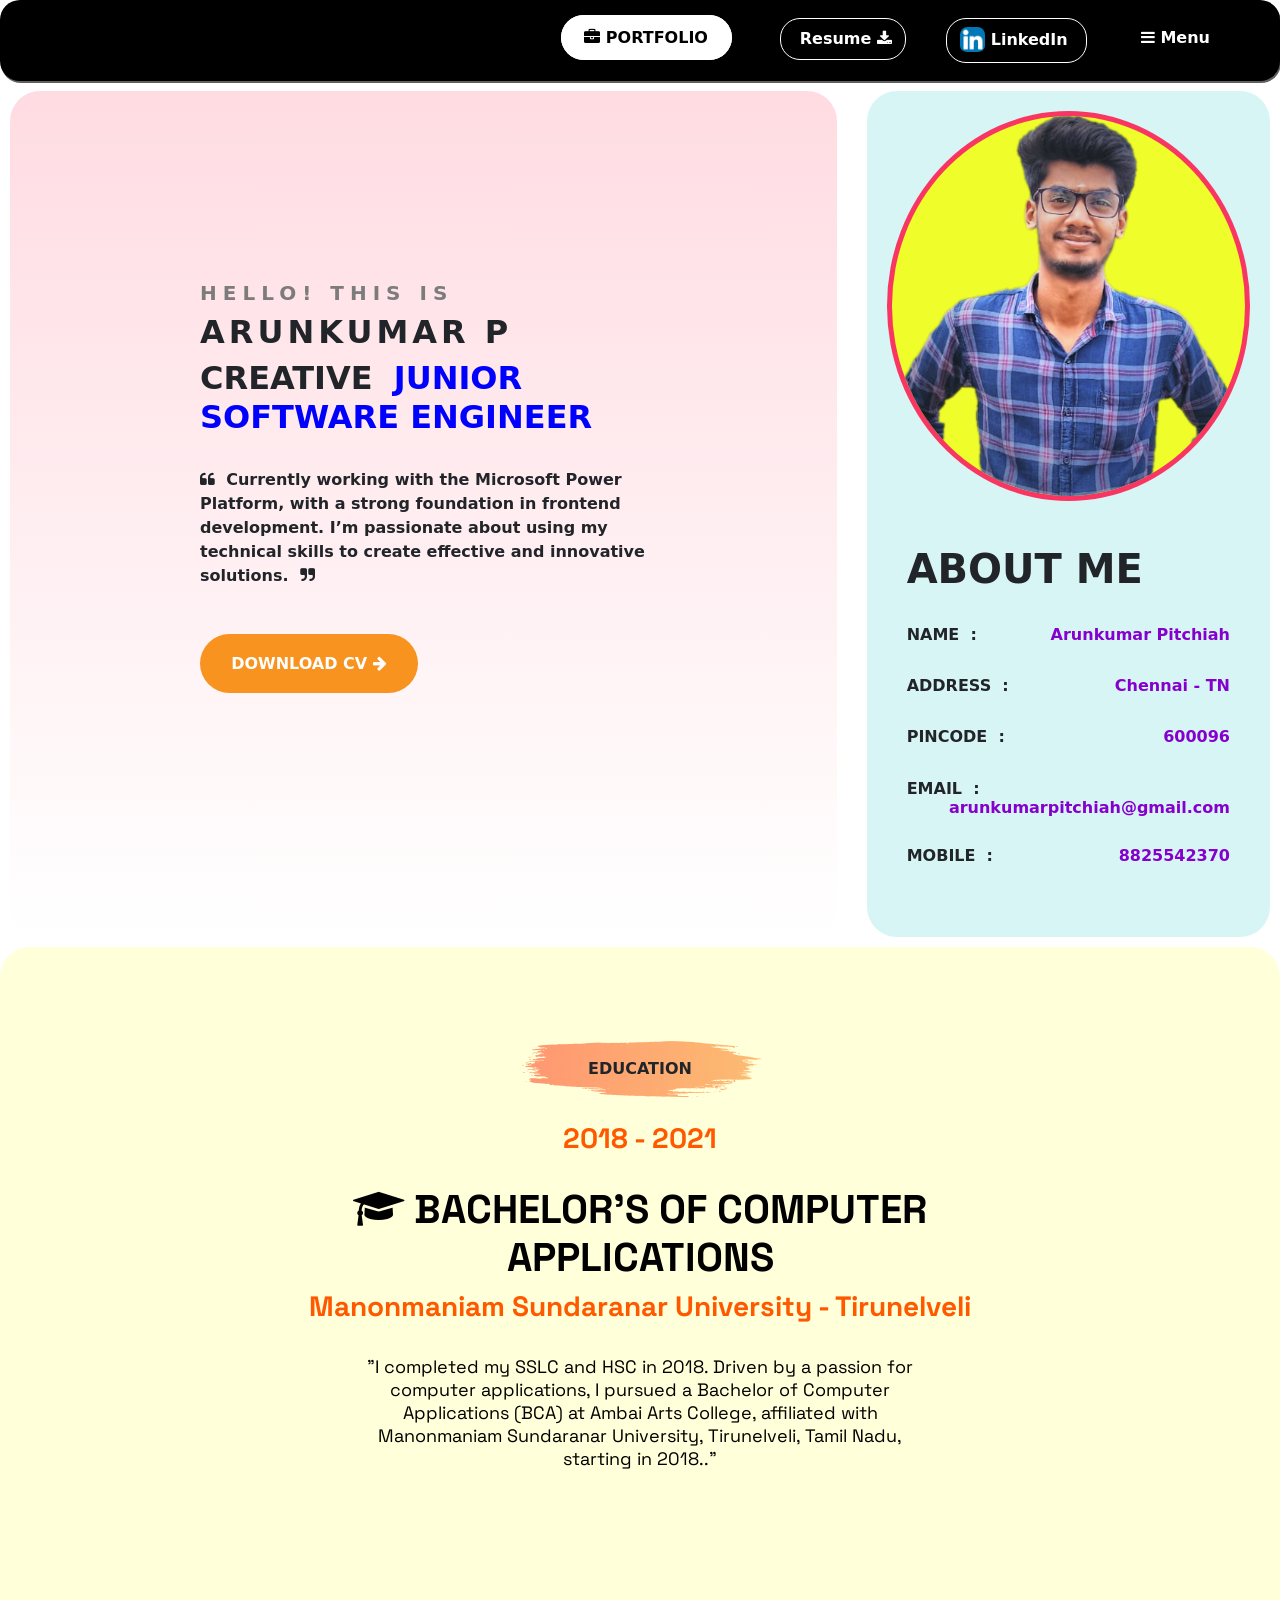
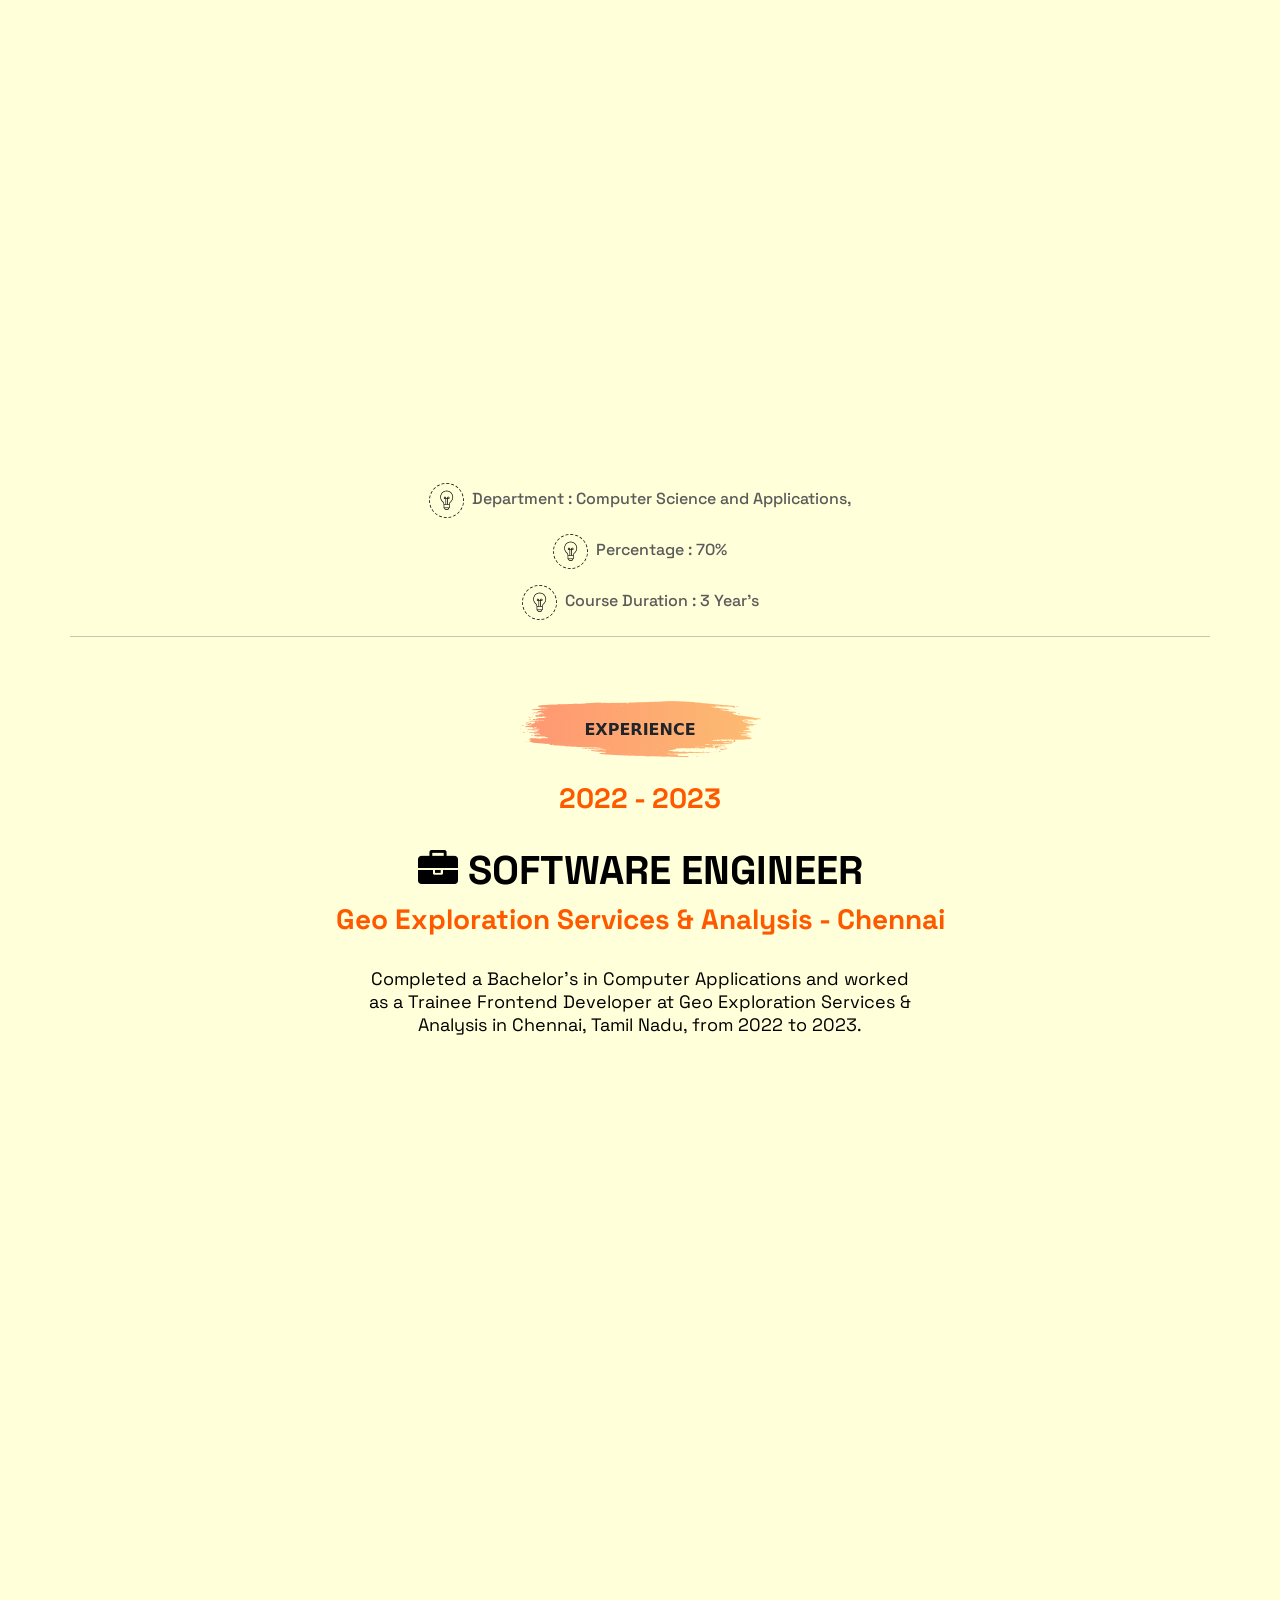
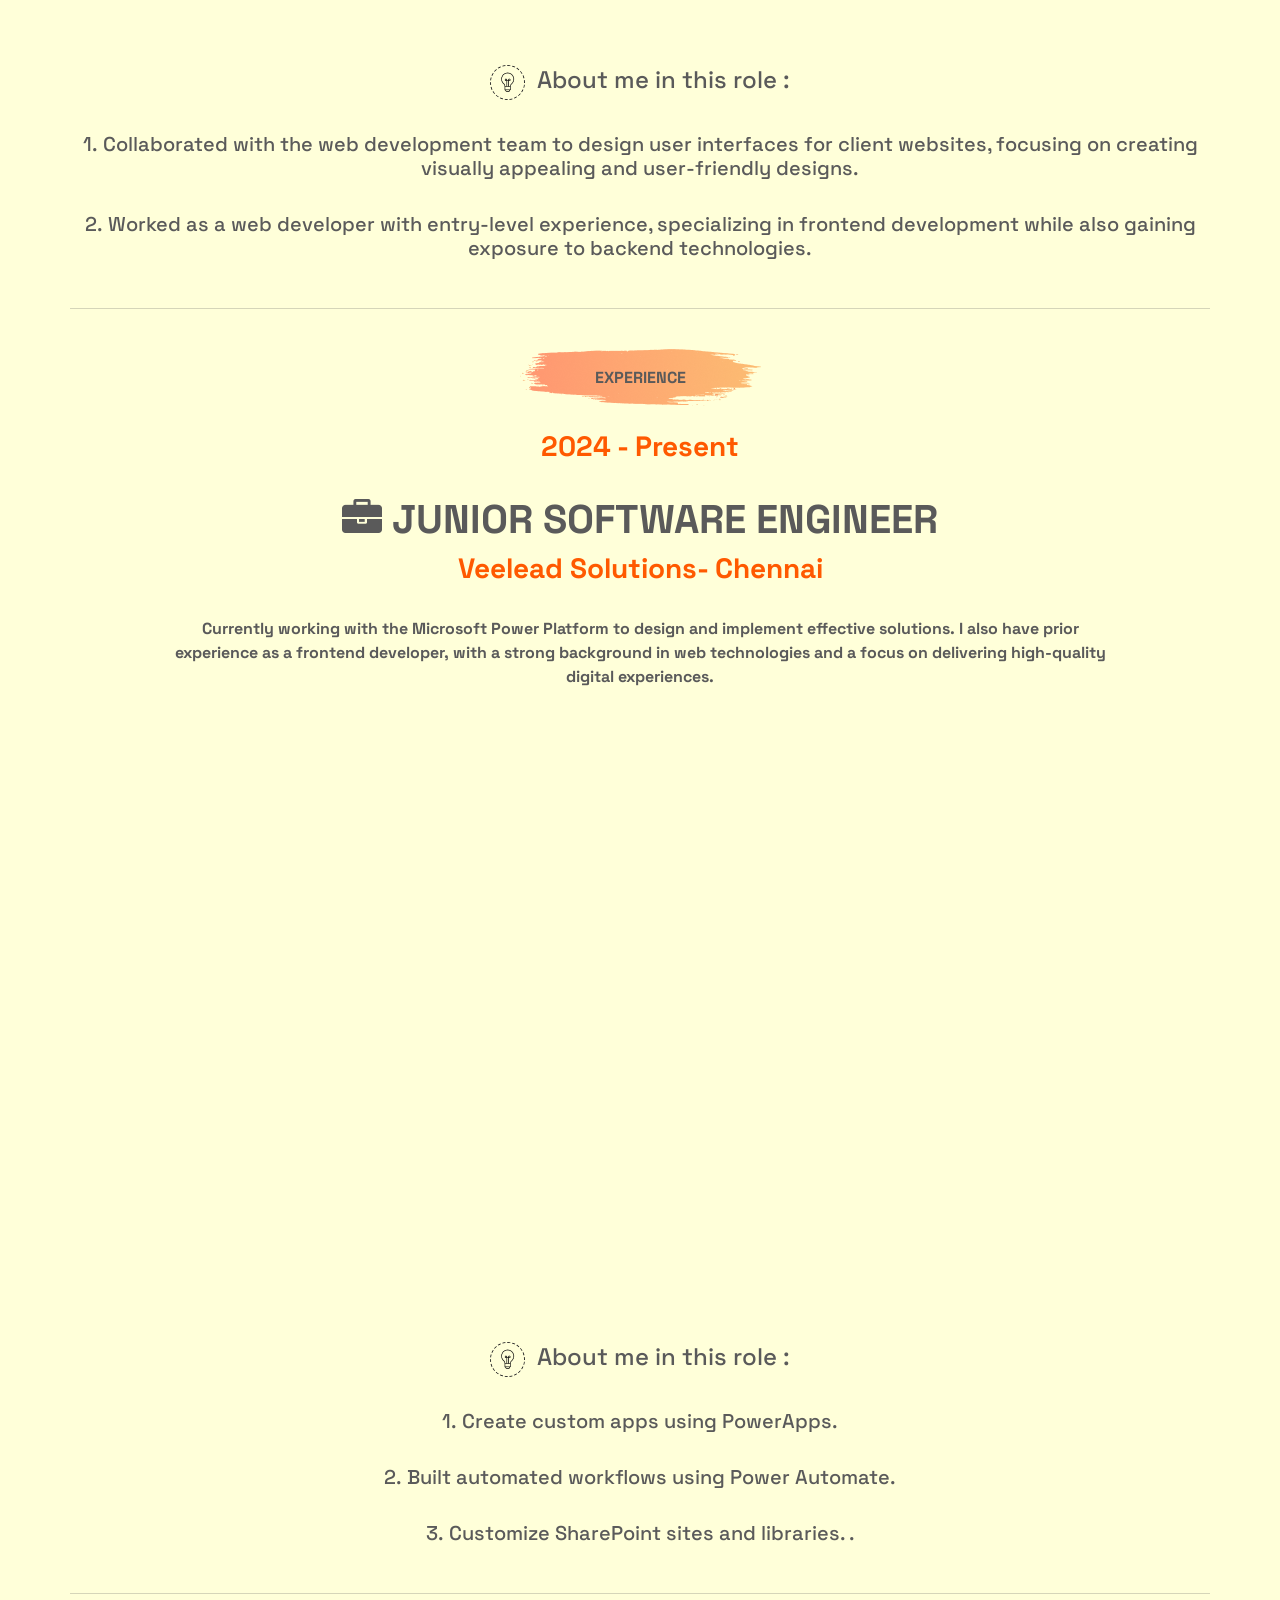
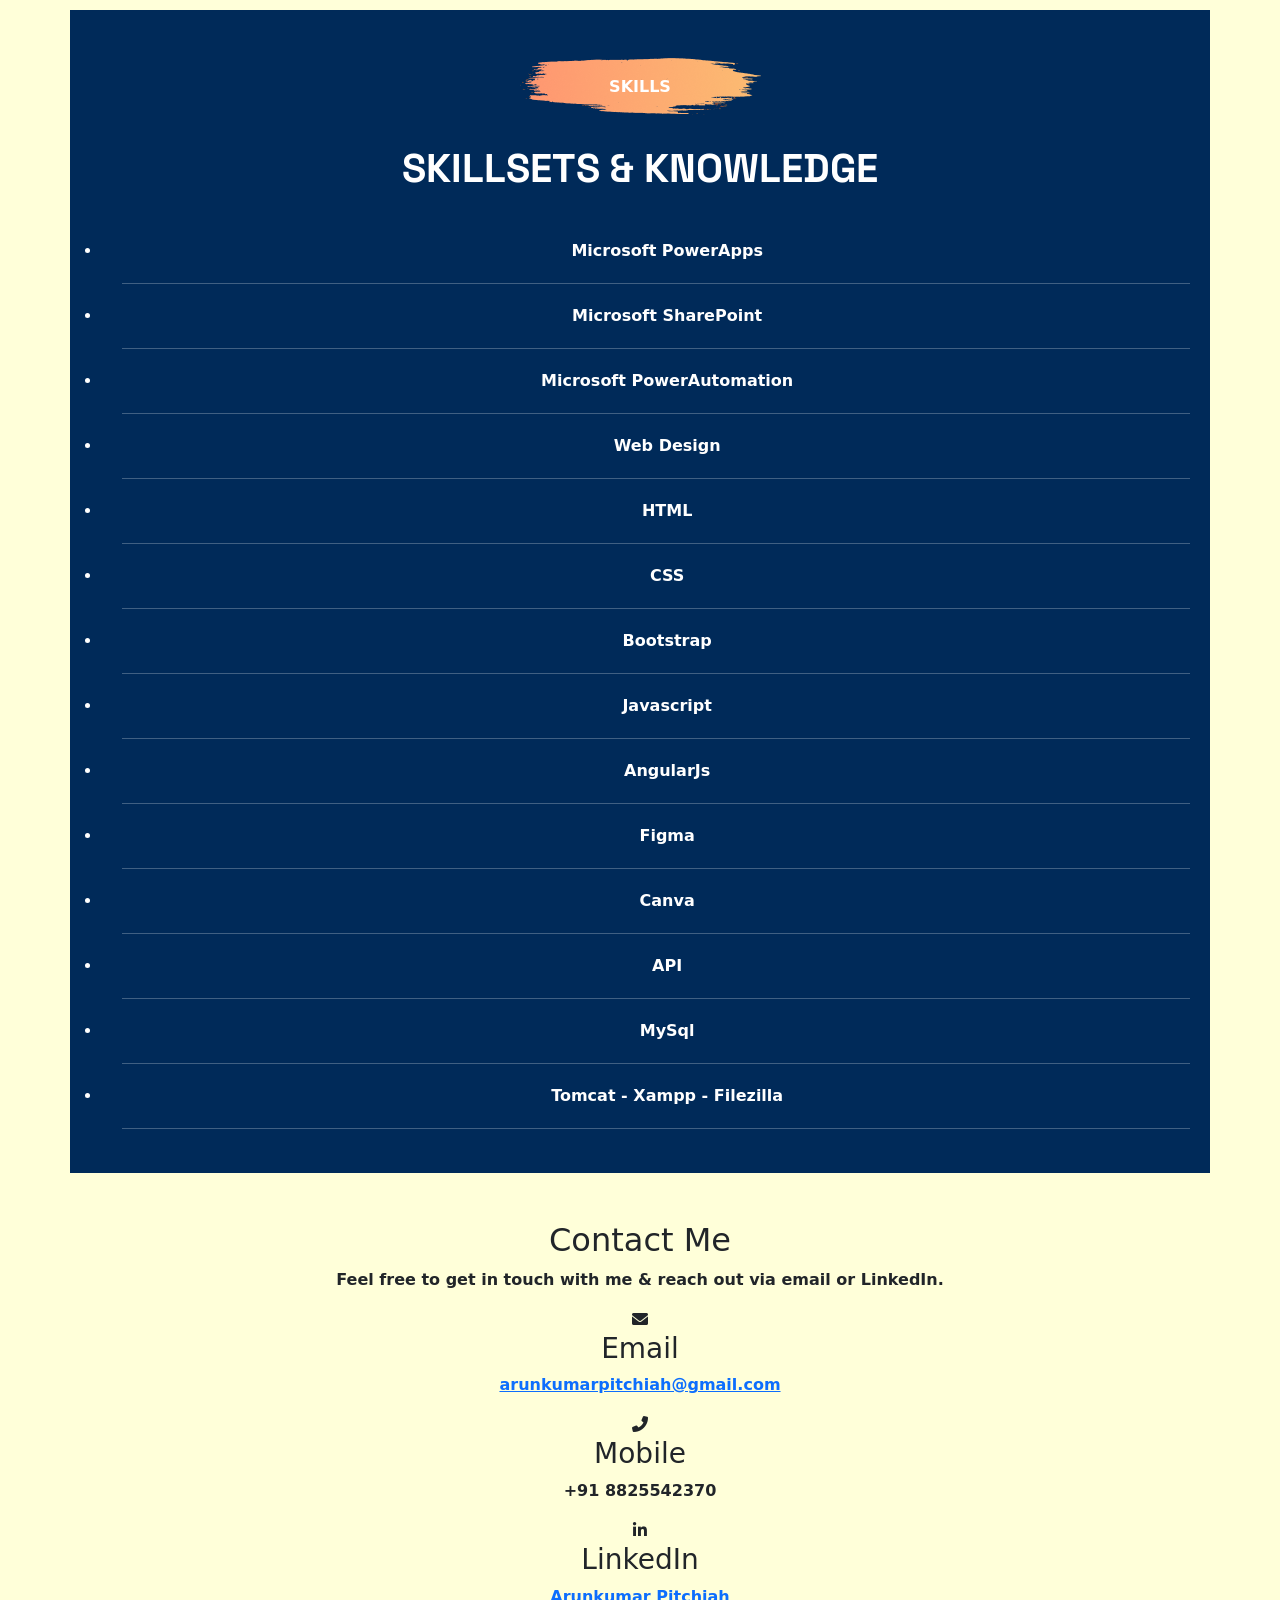
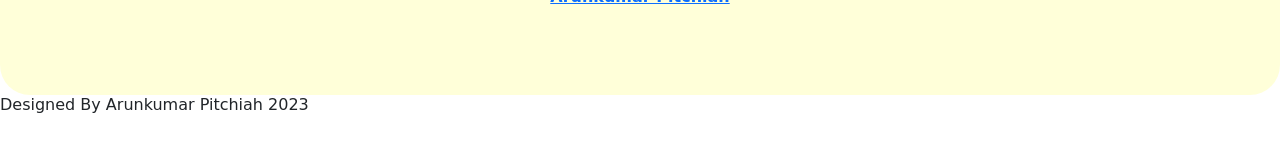
==== commit 87806916: "Update index.html" ====
--- a/index.html
+++ b/index.html
@@ -97,7 +97,8 @@
        <br>
           <p>
             <i class="fa fa-quote-left" aria-hidden="true"></i>&nbsp;
-            A Dedicated professional with a strong foundation in Frontend development, Microsoft Powerplatform and proficiency in variety of technical skills.
+            Currently working with the Microsoft Power Platform, with a strong foundation in frontend development. 
+		  I’m passionate about using my technical skills to create effective and innovative solutions.
 &nbsp;<i class="fa fa-quote-right" aria-hidden="true"></i>
           
           </p><br><br>
@@ -115,11 +116,11 @@
             <b style="text-align: center;">ABOUT ME</b>
           </h1>
           <br>  
-          <h5><b style="float: left;">NAME &nbsp;:</b> &nbsp;&nbsp;&nbsp;&nbsp;<b style="float: right; color:rgb(133, 0, 205)" >ARUNKUMAR PITCHIAH</b></h5> <br>
-          <h5><b style="float: left;"> ADDRESS &nbsp;:</b> &nbsp;&nbsp;&nbsp;&nbsp;<b style="float: right;color:rgb(133, 0, 205)">Chennai - TN</b></h5> <br>
-          <h5><b style="float: left;">PINCODE &nbsp;:</b> &nbsp;&nbsp;&nbsp;&nbsp;<b style="float: right;color:rgb(133, 0, 205)">6000096</b></h5> <br>
-          <h5><b style="float: left;">EMAIL &nbsp;:</b> <b style="float: right;color:rgb(133, 0, 205)">arunkumarpitchiah@gmail.com</b></h5> <br><br>
-          <h5><b style="float: left;">MOBILE &nbsp;:</b> &nbsp;&nbsp;&nbsp;&nbsp;<b style="float: right;color:rgb(133, 0, 205)">8825542370</b></h5> <br>
+          <h6><b style="float: left;">NAME &nbsp;:</b> &nbsp;&nbsp;&nbsp;&nbsp;<b style="float: right; color:rgb(133, 0, 205)" >Arunkumar Pitchiah</b></h6> <br>
+          <h6><b style="float: left;"> ADDRESS &nbsp;:</b> &nbsp;&nbsp;&nbsp;&nbsp;<b style="float: right;color:rgb(133, 0, 205)">Chennai - TN</b></h6> <br>
+          <h6><b style="float: left;">PINCODE &nbsp;:</b> &nbsp;&nbsp;&nbsp;&nbsp;<b style="float: right;color:rgb(133, 0, 205)">600096</b></h6> <br>
+          <h6><b style="float: left;">EMAIL &nbsp;:</b> <b style="float: right;color:rgb(133, 0, 205)">arunkumarpitchiah@gmail.com</b></h6> <br><br>
+          <h6><b style="float: left;">MOBILE &nbsp;:</b> &nbsp;&nbsp;&nbsp;&nbsp;<b style="float: right;color:rgb(133, 0, 205)">8825542370</b></h6> <br>
 
         </div>
           
@@ -167,8 +168,9 @@
 
         <br>
         <p style="padding: 0px 100px 20px 100px;">
-          <b>"I completed my SSLC and HSC in 2018. Since I was passionate about computer applications, I began my BCA at Ambai Arts College, 
-affiliated with Manonmaniam Sundaranar University, in Tirunelveli, Tamil Nadu, in 2018."</b>
+          <b>"I completed my SSLC and HSC in 2018. Driven by a passion for computer applications, 
+		  I pursued a Bachelor of Computer Applications (BCA) at Ambai Arts College, affiliated with Manonmaniam Sundaranar University, Tirunelveli, 
+		  Tamil Nadu, starting in 2018.."</b>
         </p>
       </div>
       <div class="AIServicesimg">
@@ -209,14 +211,13 @@
       <div class="AIservicesText">
         <h3 style="color: #ff5900;"><b>2022 - 2023</b></h3><br>
         <h1><b><i class="fa fa-briefcase" aria-hidden="true"></i>
-          TRAINEE SOFTWARE ENGINEER</b></h1>
+          SOFTWARE ENGINEER</b></h1>
           <h3 style="color: #ff5900;"><b>Geo Exploration Services & Analysis - Chennai</b></h3>
 
         <br>
         <p style="padding: 0px 100px 20px 100px;">
-         <b> Completed Bachelor's of Computer Application & worked as a Trainee Frontend developer at Geo exploration
-          Services & Analysis in chennai in 2022 - 2023, 
-          Chennai - Tamilnadu</b>
+         <b> Completed a Bachelor’s in Computer Applications and worked as a Trainee Frontend Developer at 
+		 Geo Exploration Services & Analysis in Chennai, Tamil Nadu, from 2022 to 2023.</b>
         </p>
       </div>
 
@@ -230,17 +231,11 @@
       <p>
         <h4><img style="border-radius:75.504px; border:  0.686px dashed #282828;padding: 5px;"
           src="Assets/Layer_1.png" alt="">&nbsp;
-      About me in this role :</h4> <br><h5>1.&nbsp;Coordinate with the web development team to design user interfaces
-      for client websites using HTML, CSS, Bootstrap, AngularJs material,
-      JavaScript, Devexpress, Animation.css</h5><br>
-      <h5>2.&nbsp;Knowledge in Create responsive designs for built wireframes, and
-        developing prototypes for web development projects using Figma
-        tool
+      About me in this role :</h4> <br><h5>1.&nbsp;Collaborated with the web development team to design user interfaces for client websites, 
+	      focusing on creating visually appealing and user-friendly designs.</h5><br>
+      <h5>2.&nbsp;Worked as a web developer with entry-level experience, specializing in 
+	      frontend development while also gaining exposure to backend technologies.
         </h5><br>
-        <h5>3.&nbsp;Good experience in designing creative logo’s using Figma & Canva. 
-        </h5><br>
-        
-      
       </p>
 <hr>
 
@@ -261,8 +256,12 @@
           <h3 style="color: #ff5900;"><b>Veelead Solutions- Chennai</b></h3>
 
         <br>
-      <h3>With the past experience in Frontend development, currently exploring & working on new concepts and technologies in Microsoft SharePoint & Power Platform.<h3>
-      <br>
+<p style="padding: 0px 100px 20px 100px;">
+         <b> Currently working with the Microsoft Power Platform to design and implement effective solutions.
+	 I also have prior experience as a frontend developer, with a strong background in web technologies and a 
+		 focus on delivering high-quality digital experiences.
+	 </b>
+        </p>      <br>
     </div>
   </div>
 <div class="AIServicesimg">
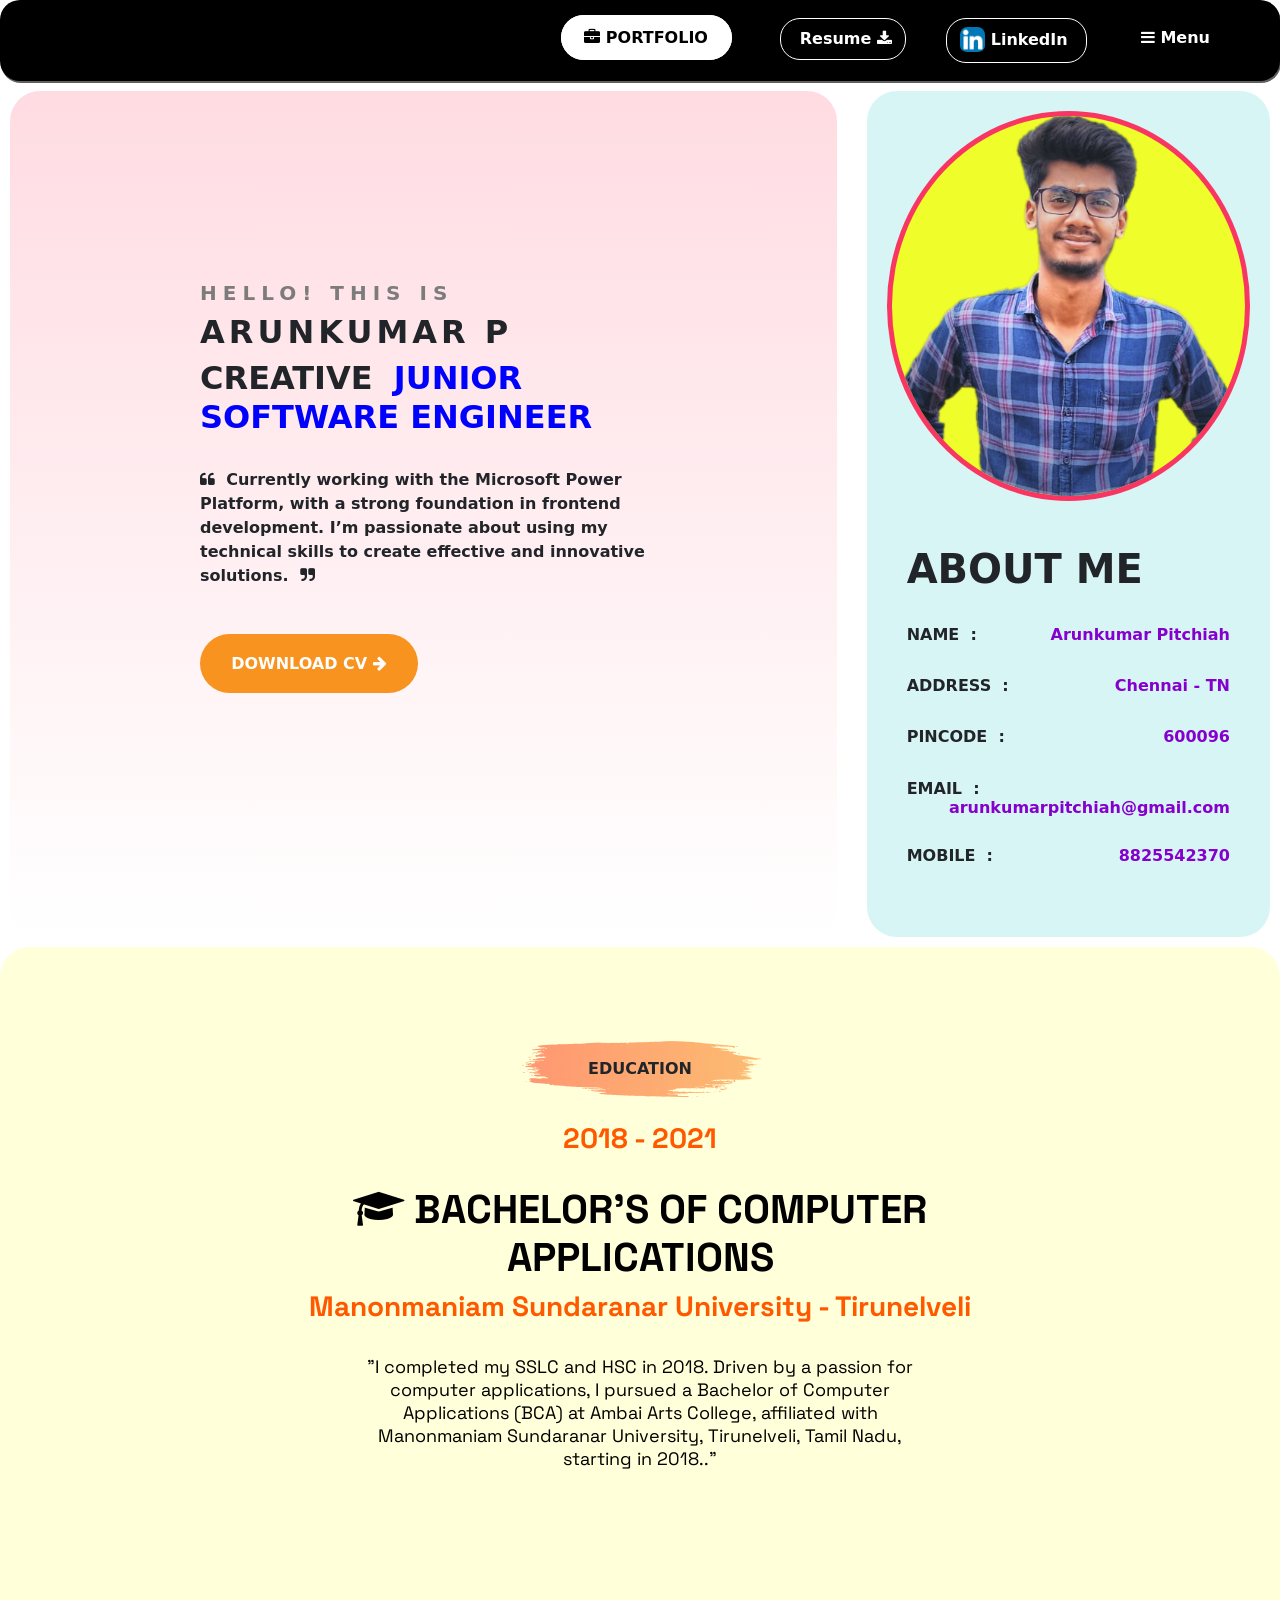
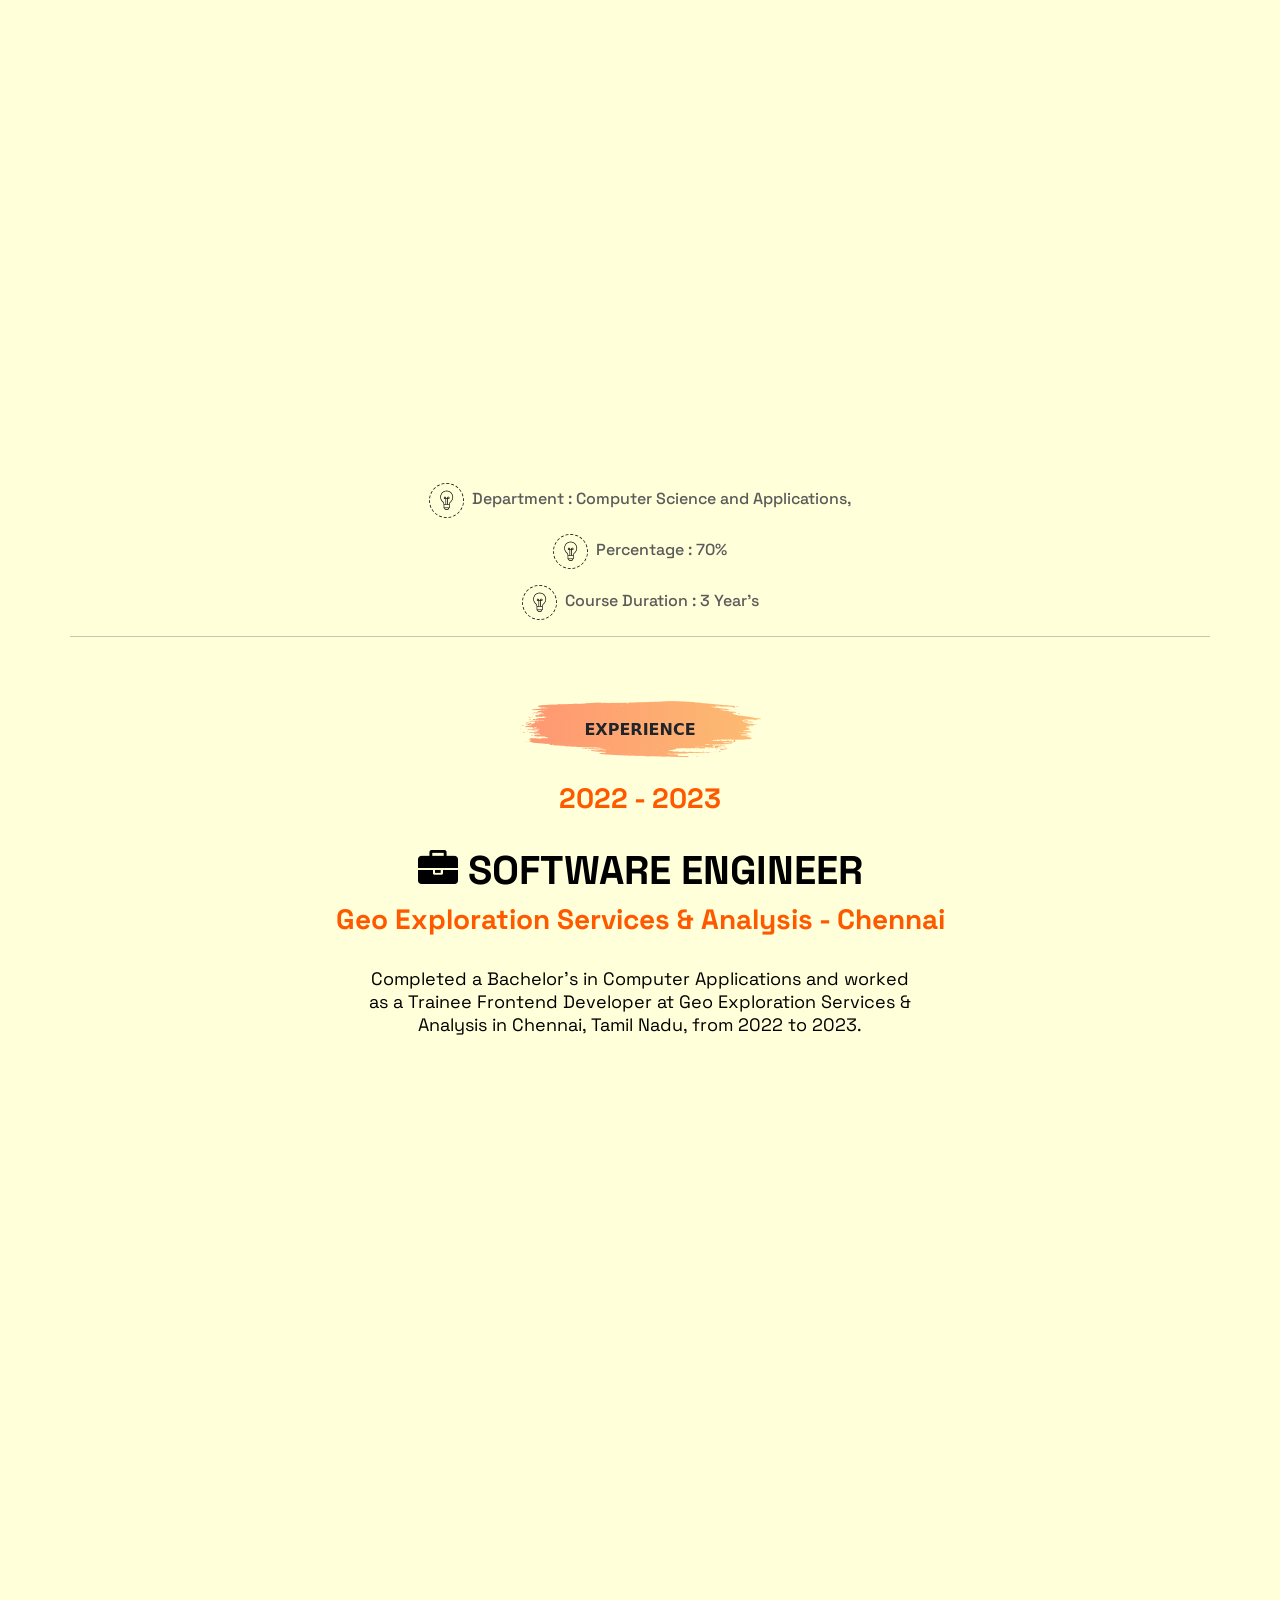
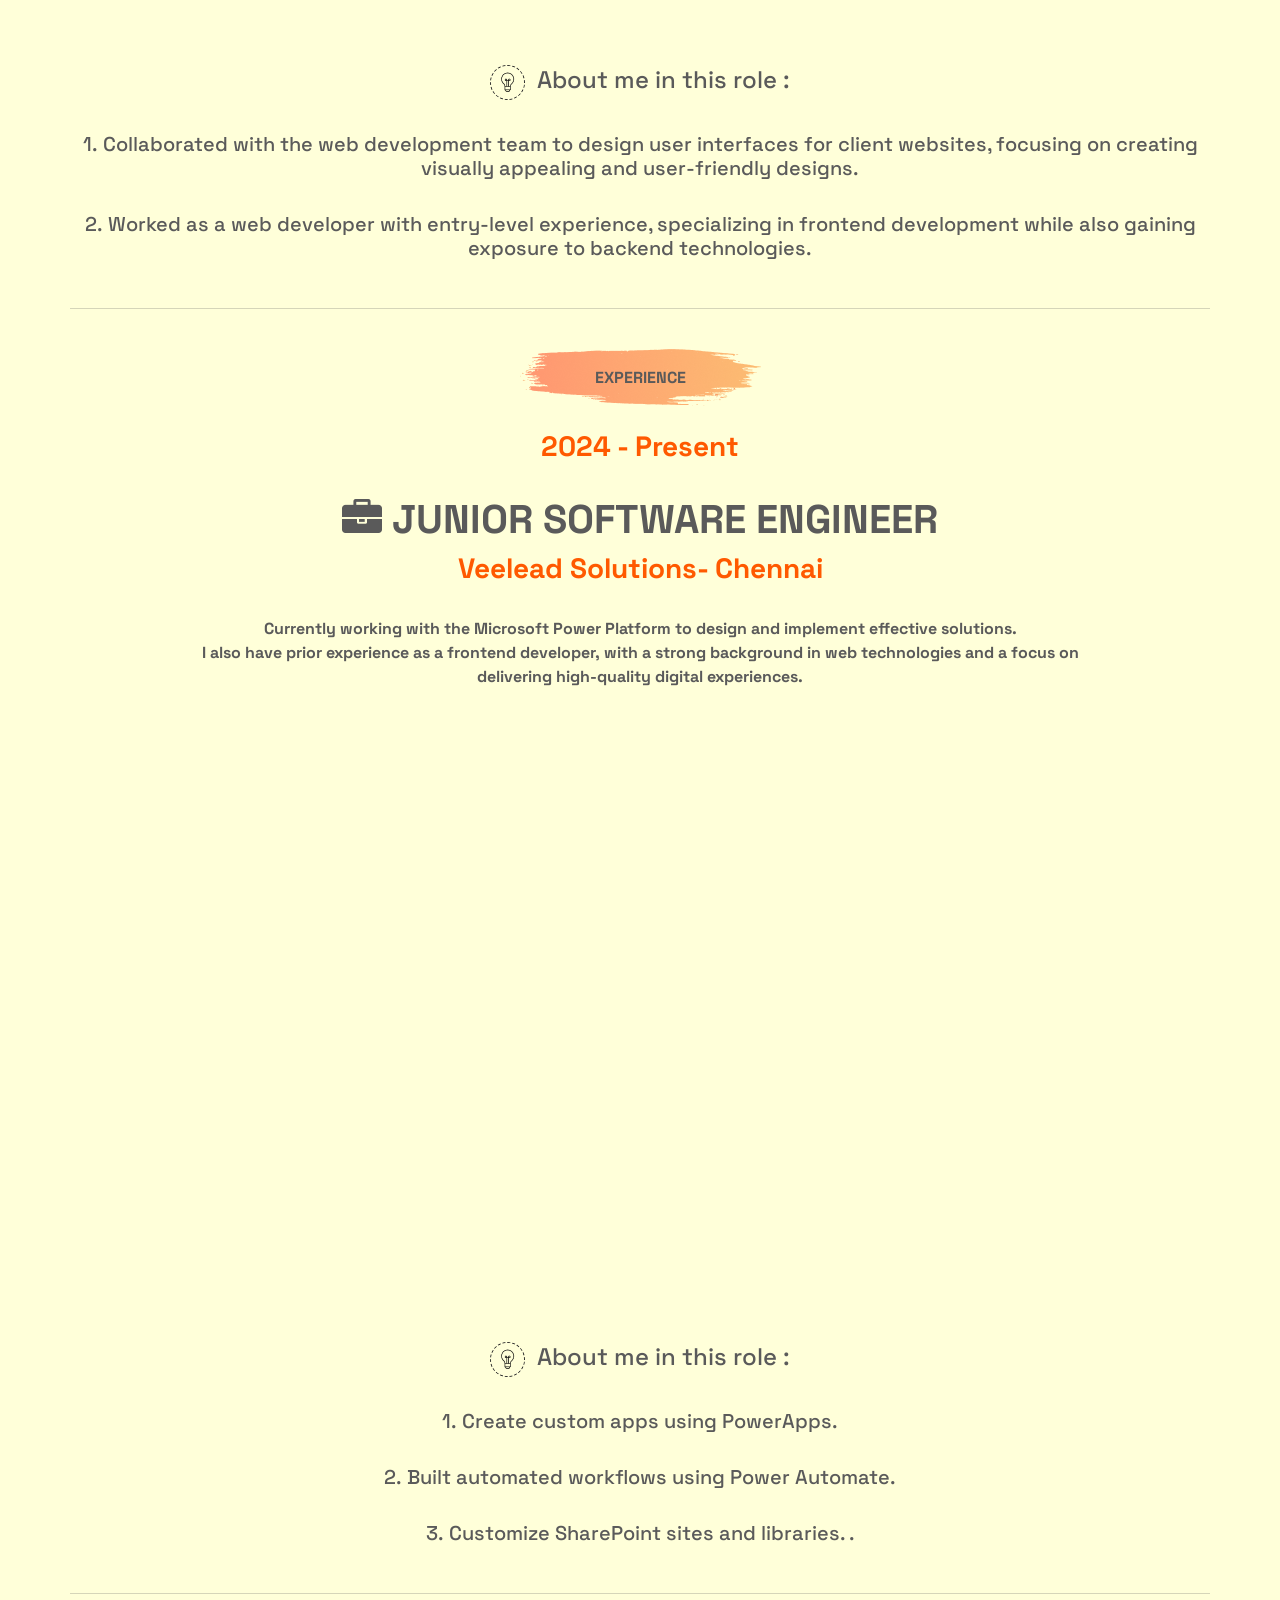
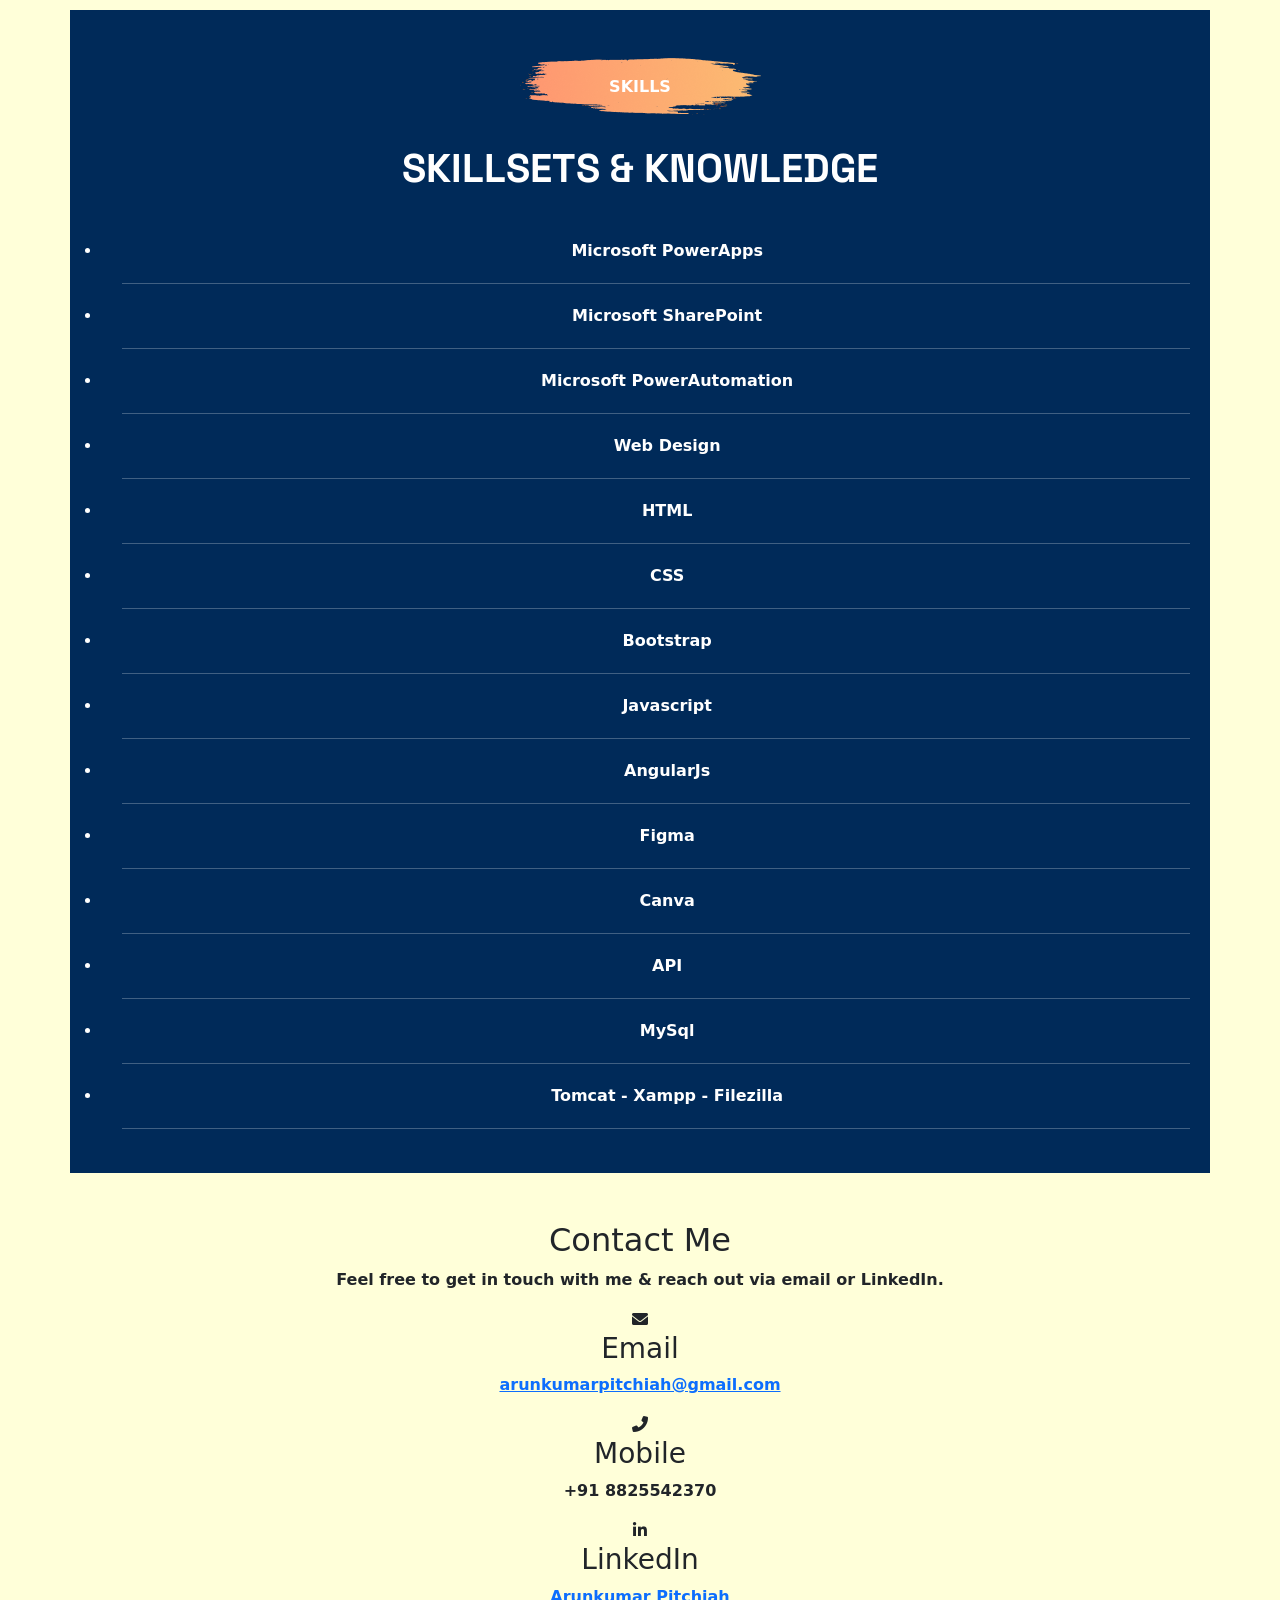
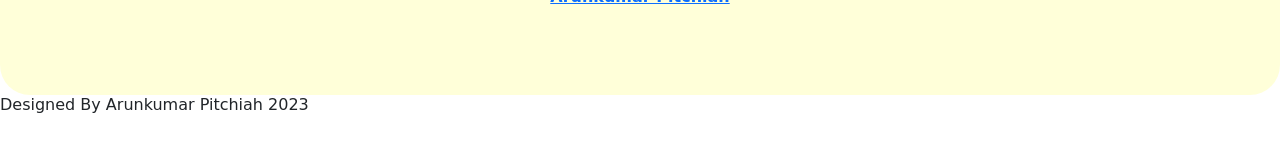
==== commit bb1fb7de: "Update index.html" ====
--- a/index.html
+++ b/index.html
@@ -257,11 +257,13 @@
 
         <br>
 <p style="padding: 0px 100px 20px 100px;">
-         <b> Currently working with the Microsoft Power Platform to design and implement effective solutions.
+	
+         <b> Currently working with the Microsoft Power Platform to design and implement effective solutions.<br>
 	 I also have prior experience as a frontend developer, with a strong background in web technologies and a 
 		 focus on delivering high-quality digital experiences.
 	 </b>
-        </p>      <br>
+</p>      
+<br>
     </div>
   </div>
 <div class="AIServicesimg">
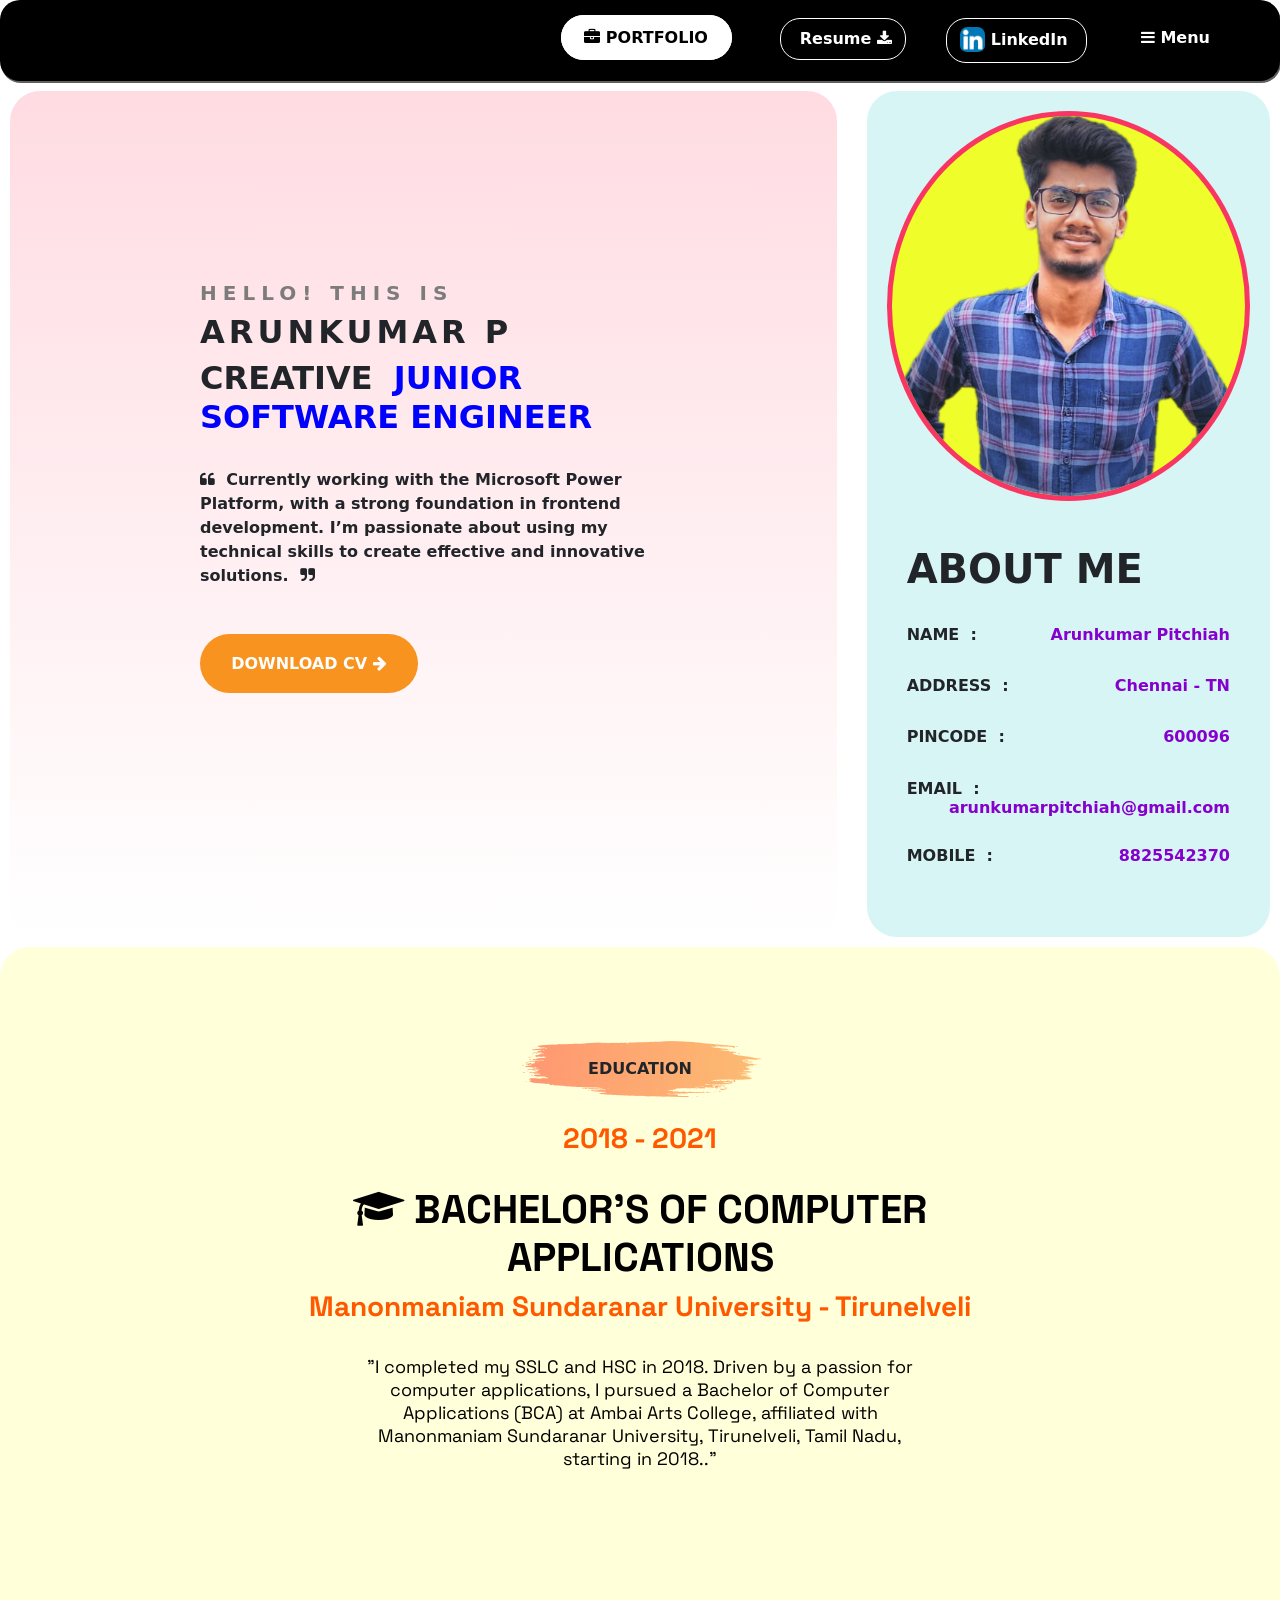
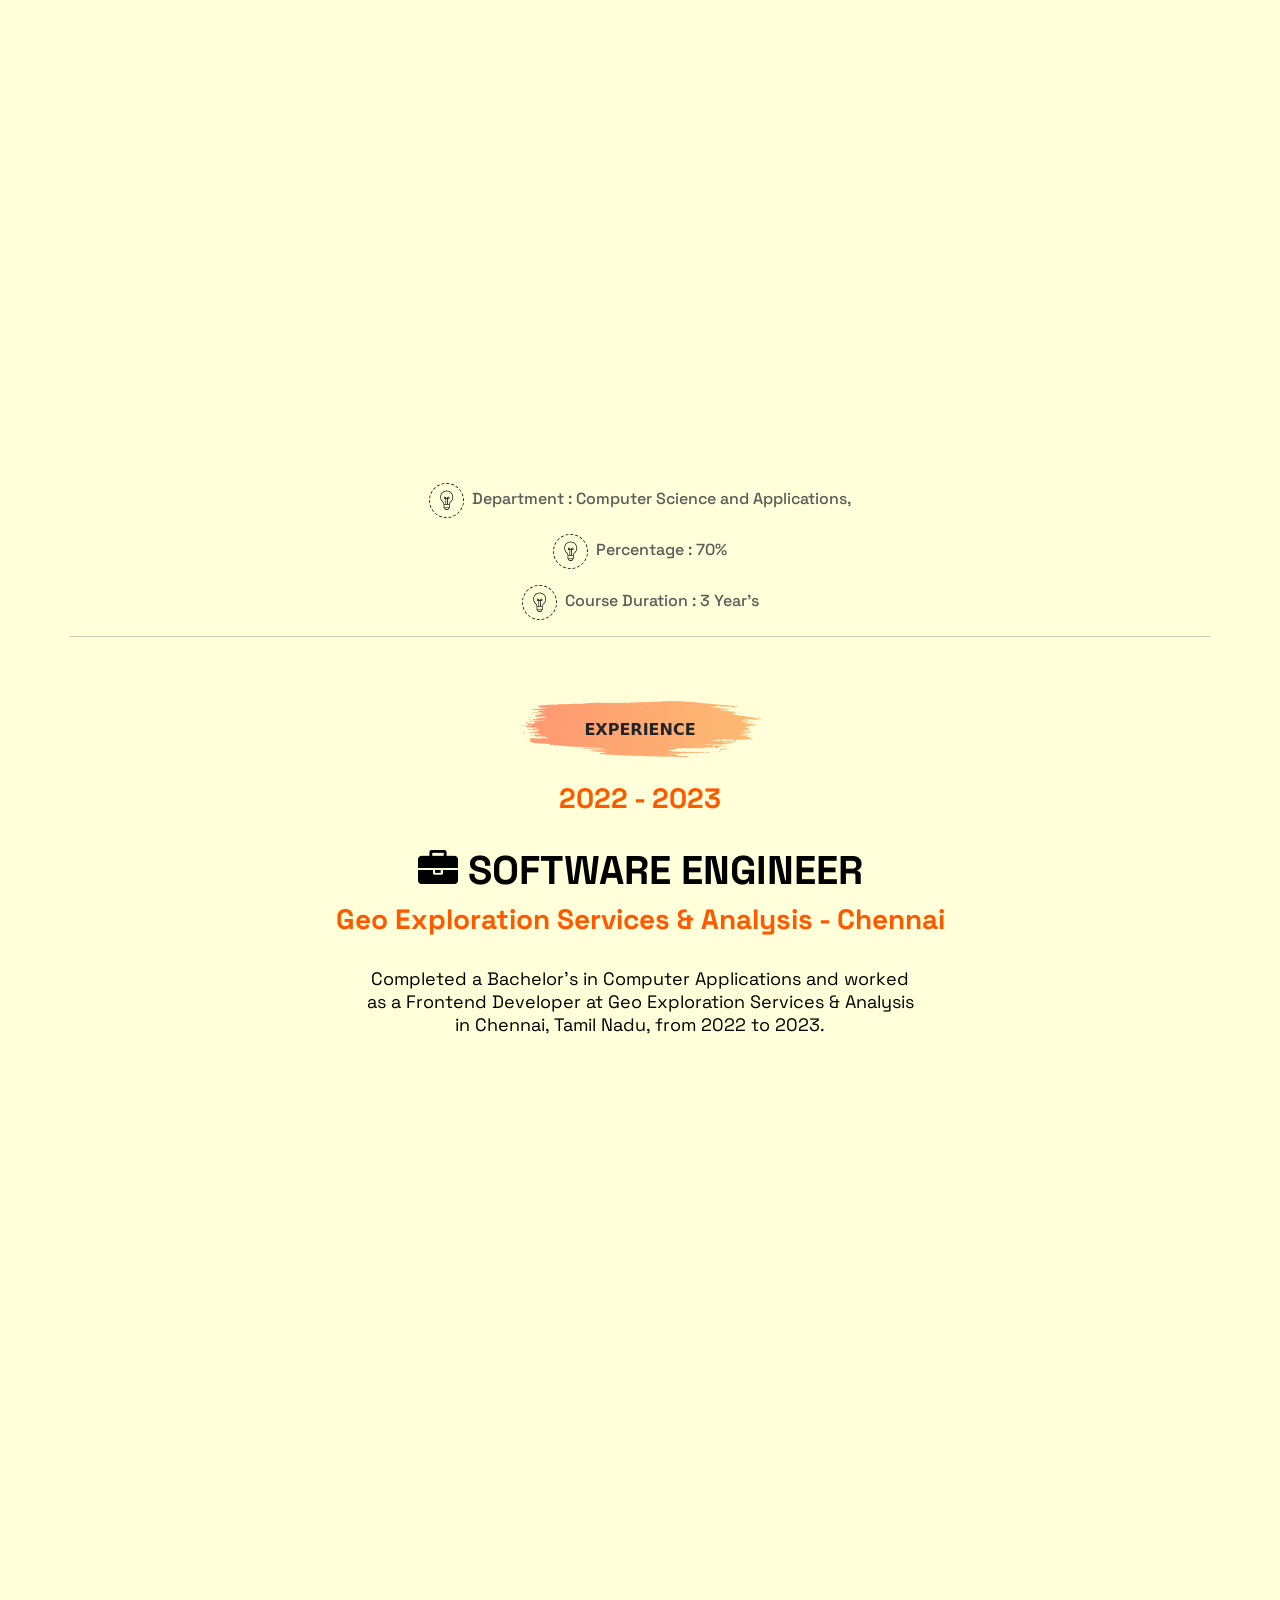
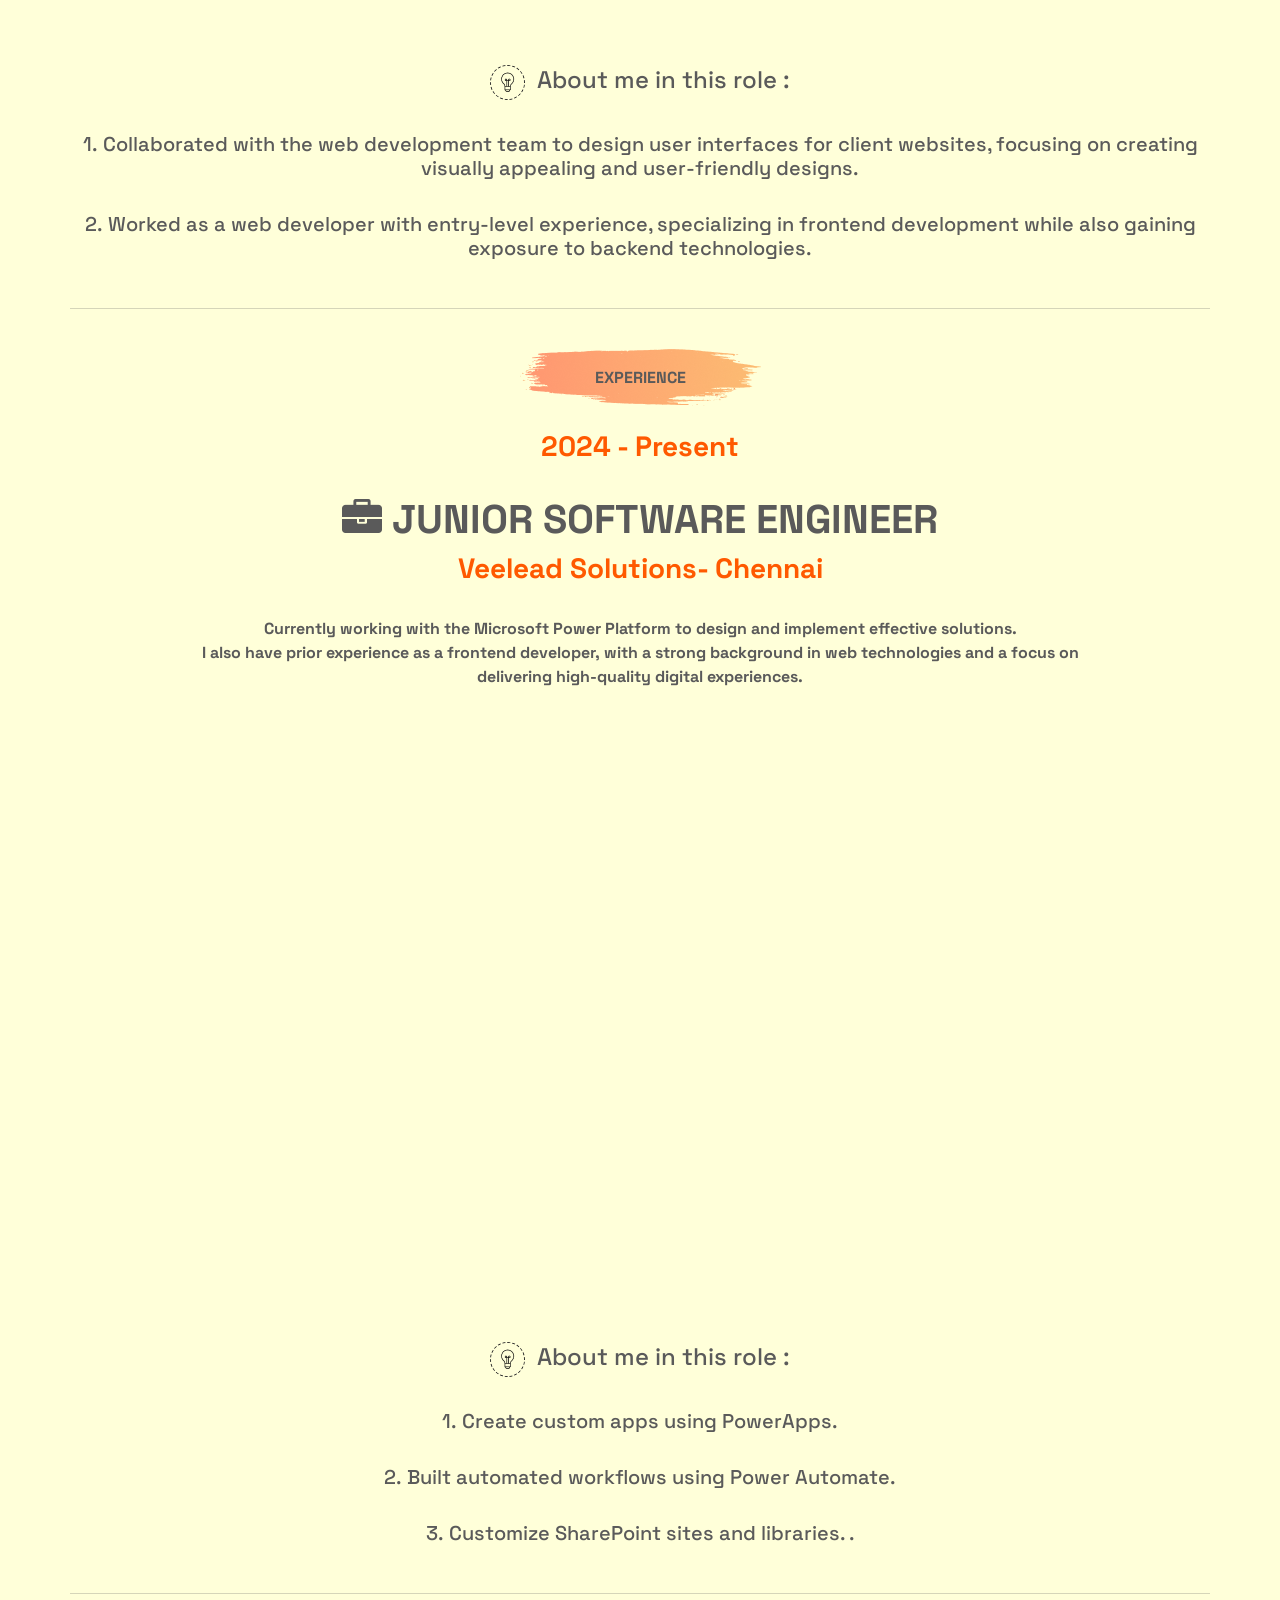
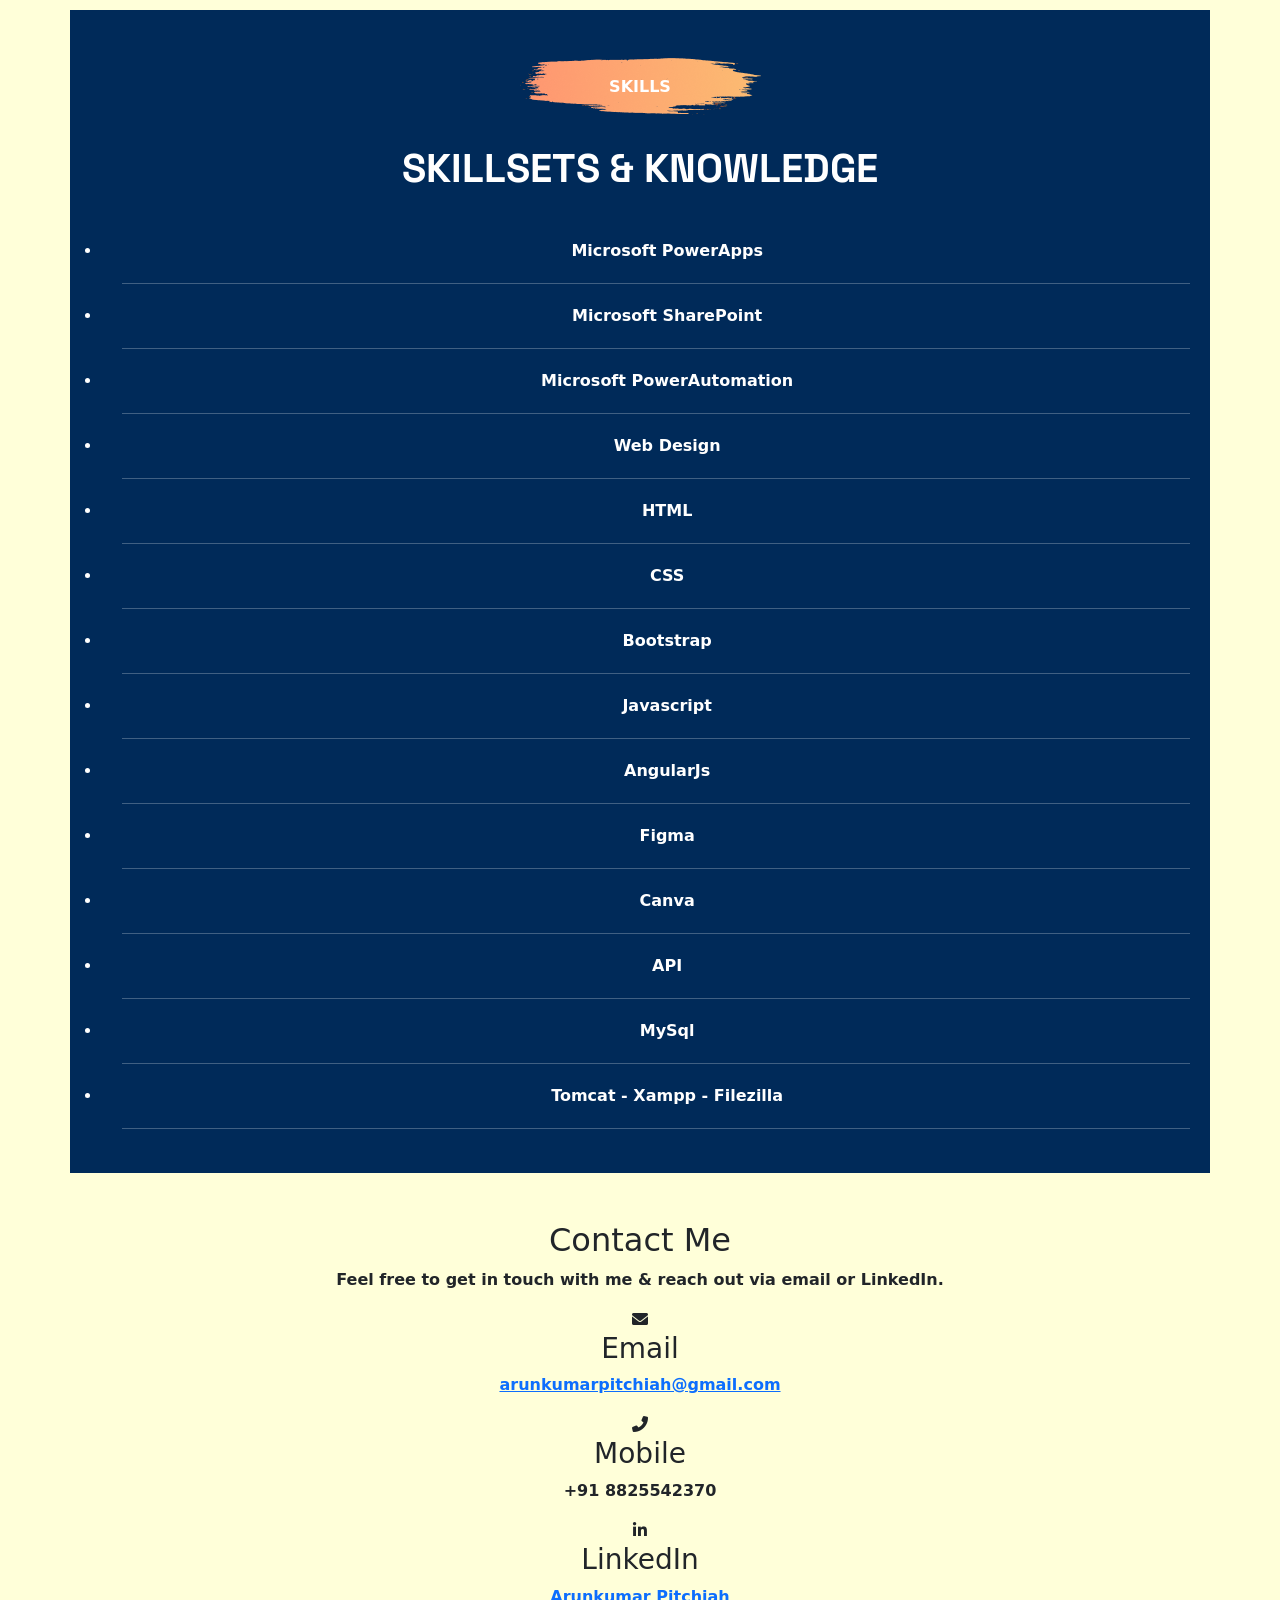
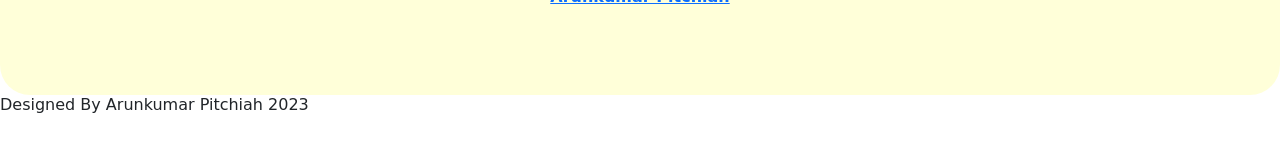
==== commit fbce00bd: "Update index.html" ====
--- a/index.html
+++ b/index.html
@@ -216,7 +216,7 @@
 
         <br>
         <p style="padding: 0px 100px 20px 100px;">
-         <b> Completed a Bachelor’s in Computer Applications and worked as a Trainee Frontend Developer at 
+         <b> Completed a Bachelor’s in Computer Applications and worked as a Frontend Developer at 
 		 Geo Exploration Services & Analysis in Chennai, Tamil Nadu, from 2022 to 2023.</b>
         </p>
       </div>
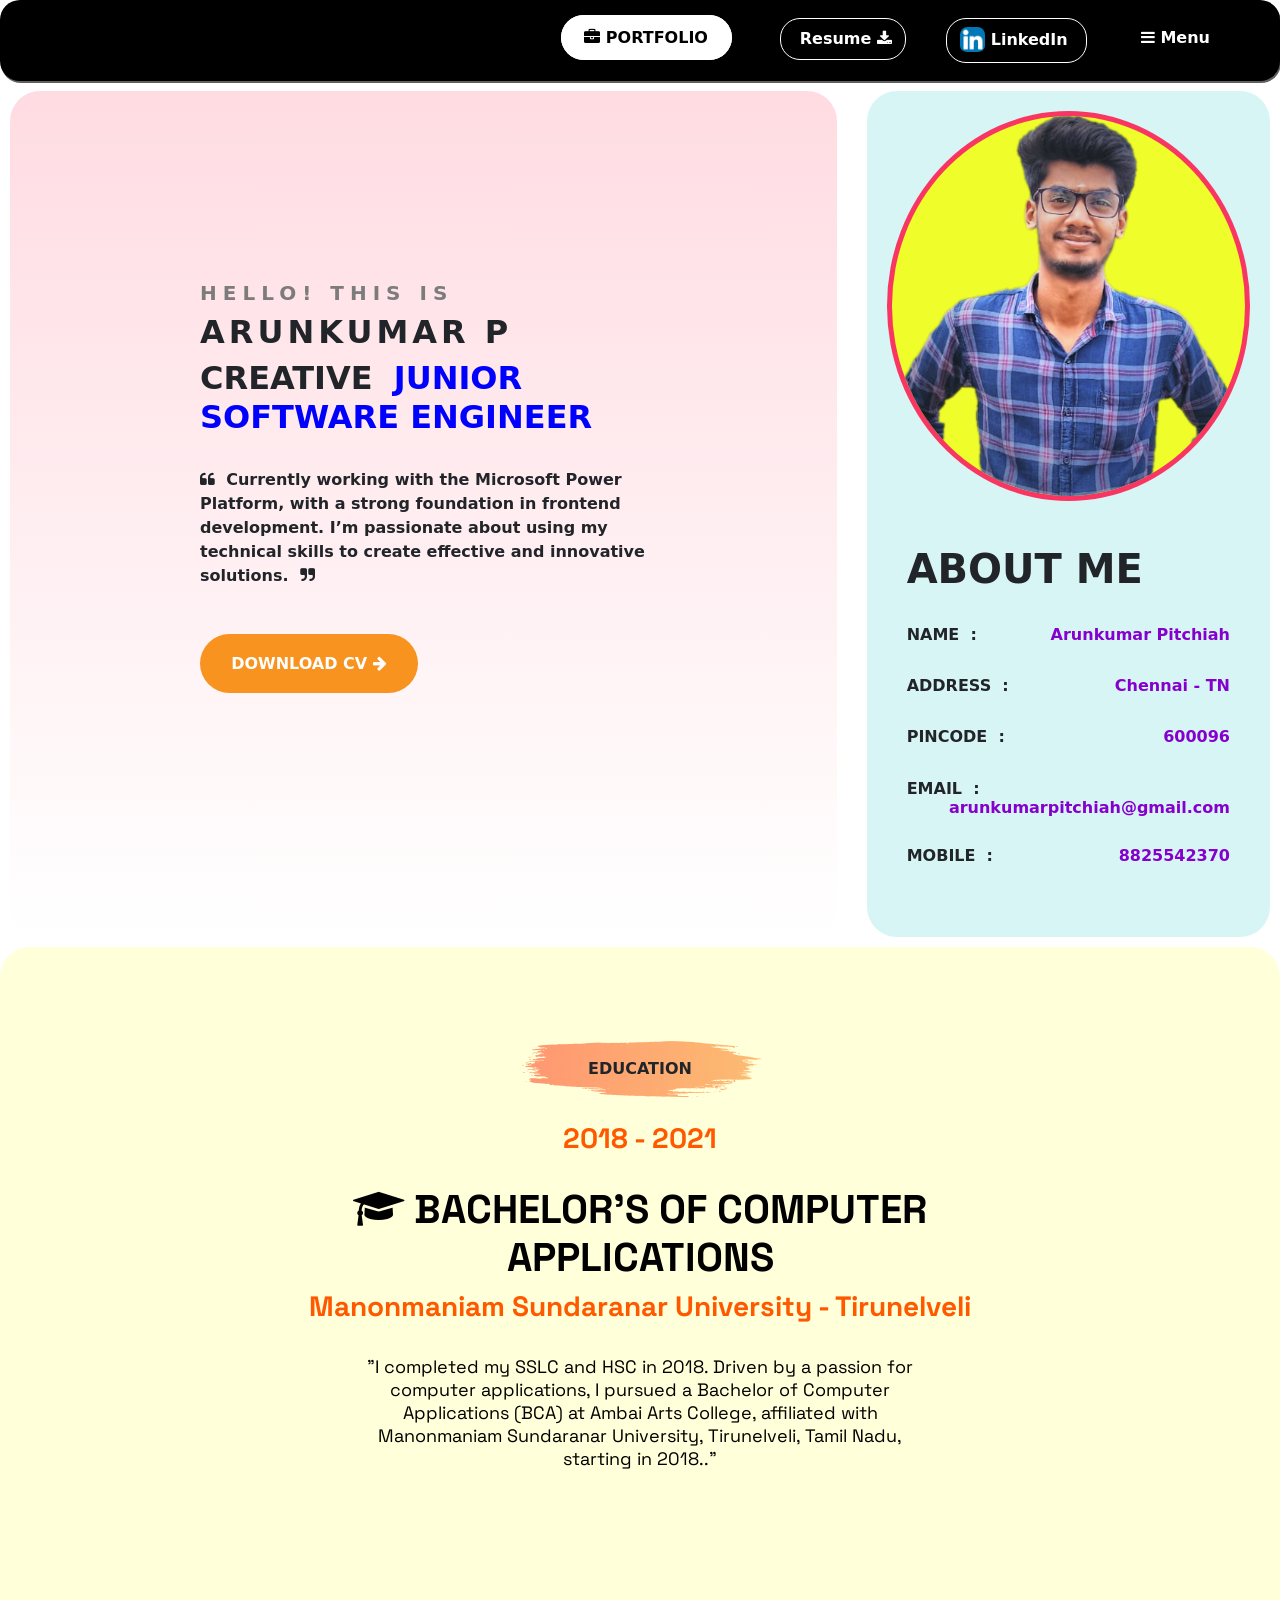
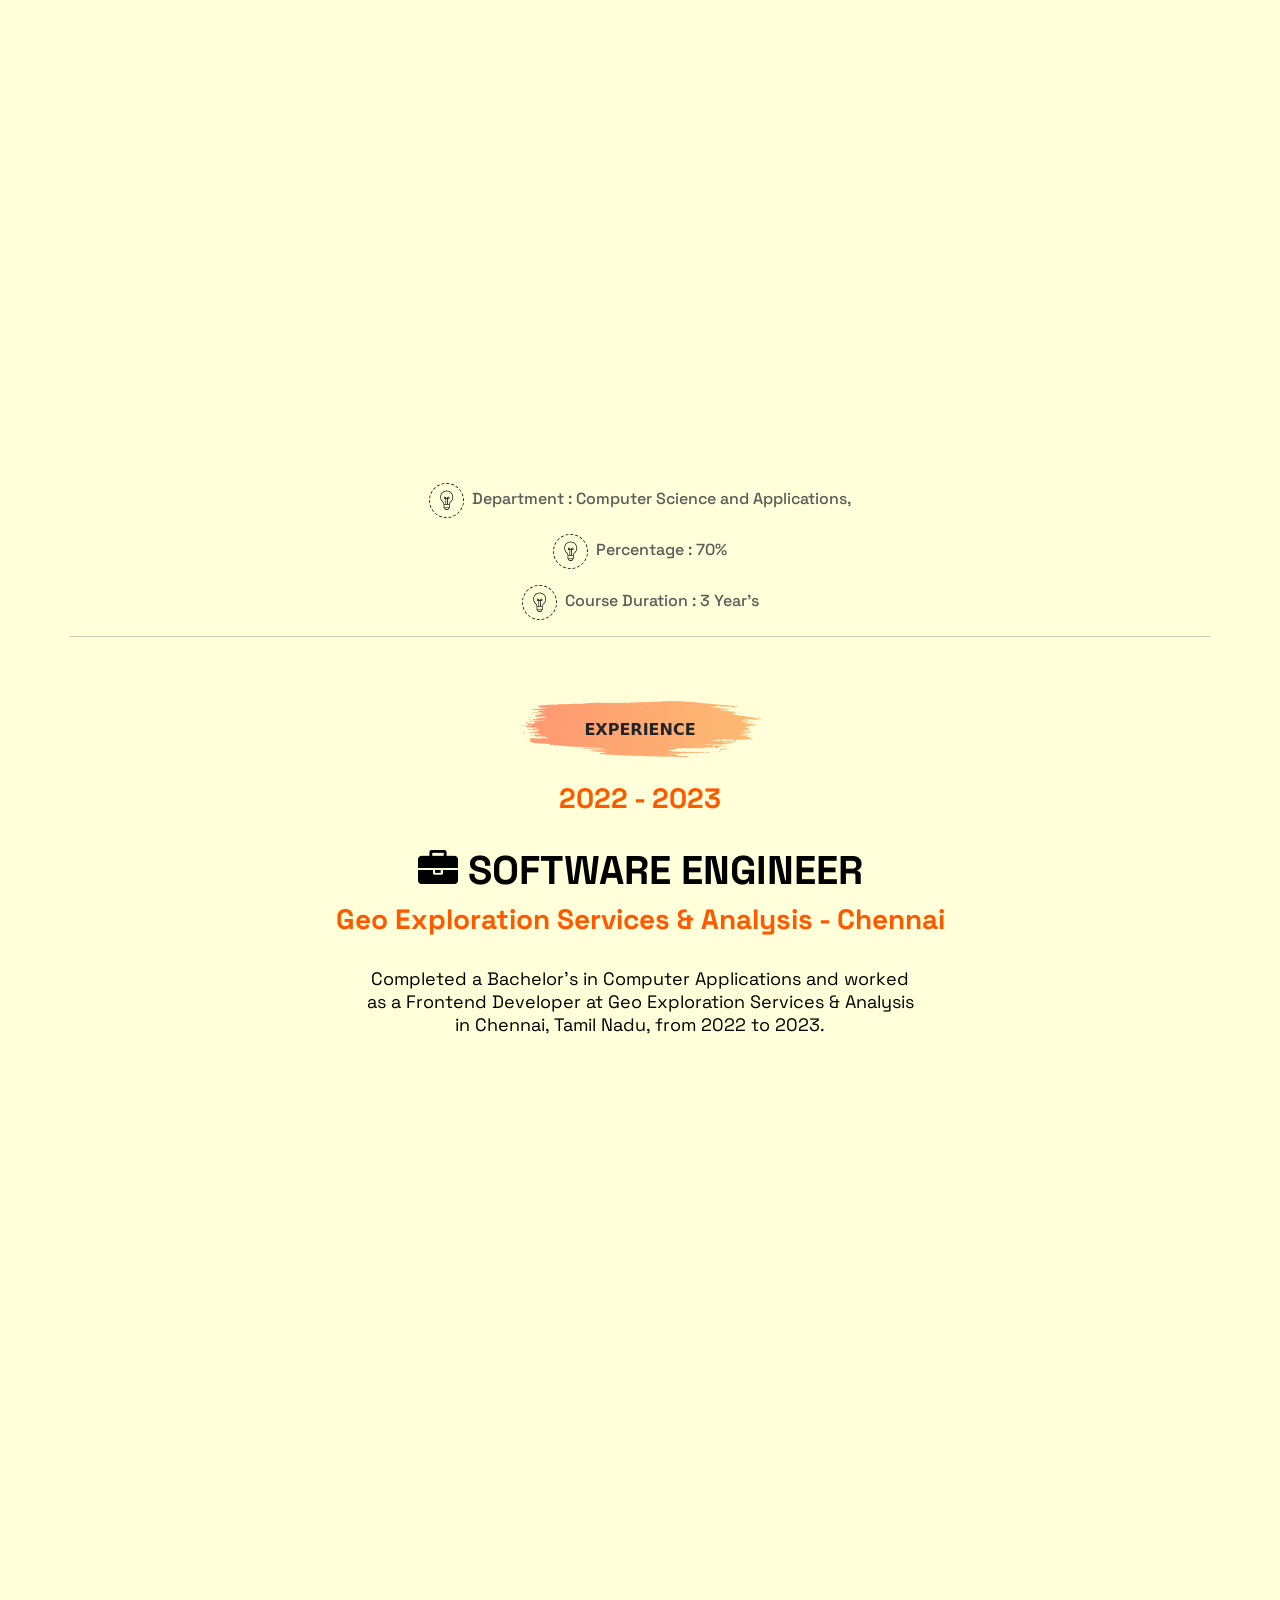
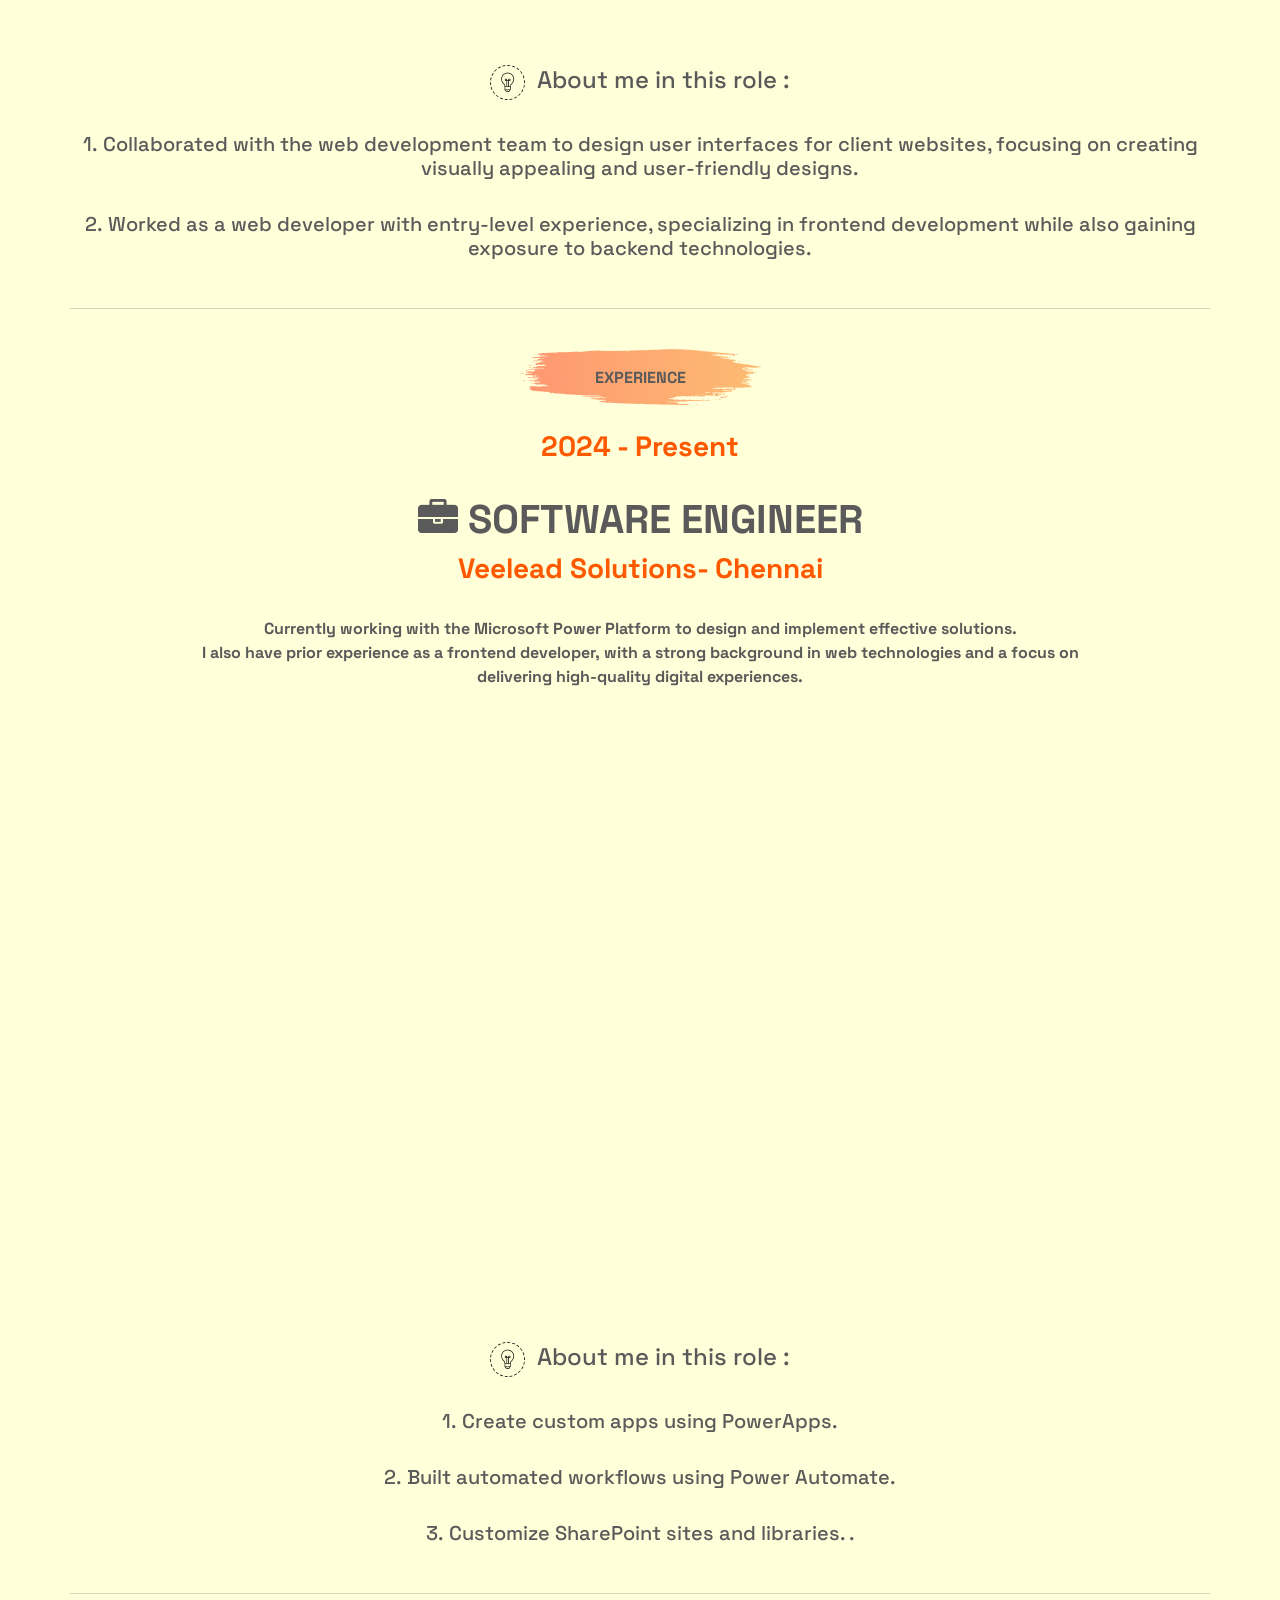
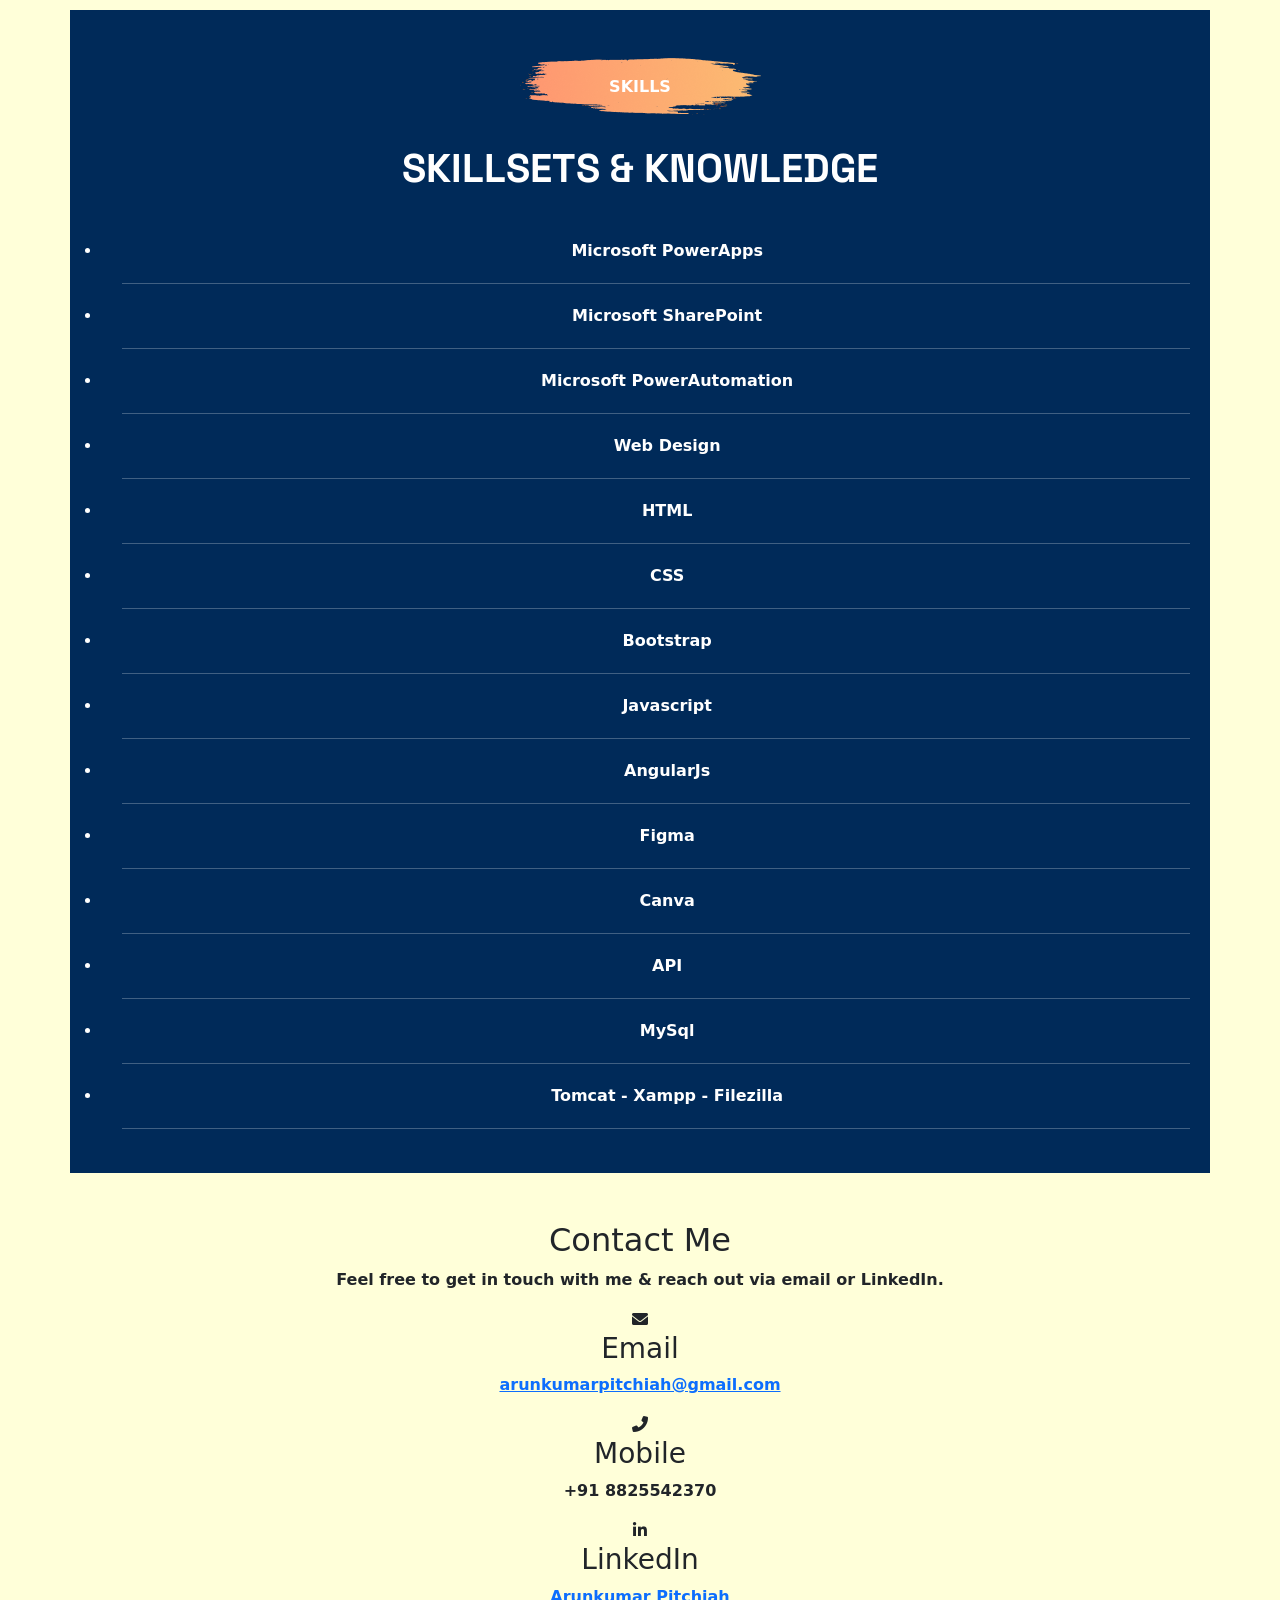
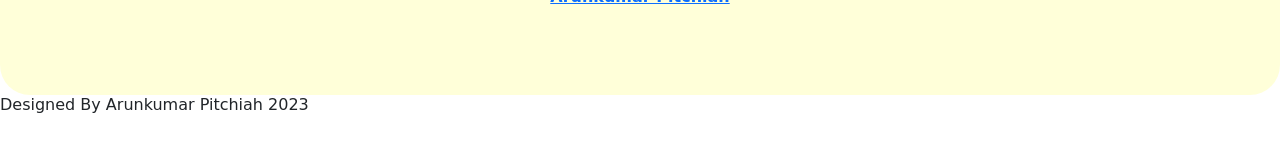
==== commit e27e57e6: "Update index.html" ====
--- a/index.html
+++ b/index.html
@@ -252,7 +252,7 @@
 
    <h3 style="color: #ff5900;"><b>2024 - Present</b></h3><br>
         <h1><b><i class="fa fa-briefcase" aria-hidden="true"></i>
-          JUNIOR SOFTWARE ENGINEER</b></h1>
+          SOFTWARE ENGINEER</b></h1>
           <h3 style="color: #ff5900;"><b>Veelead Solutions- Chennai</b></h3>
 
         <br>
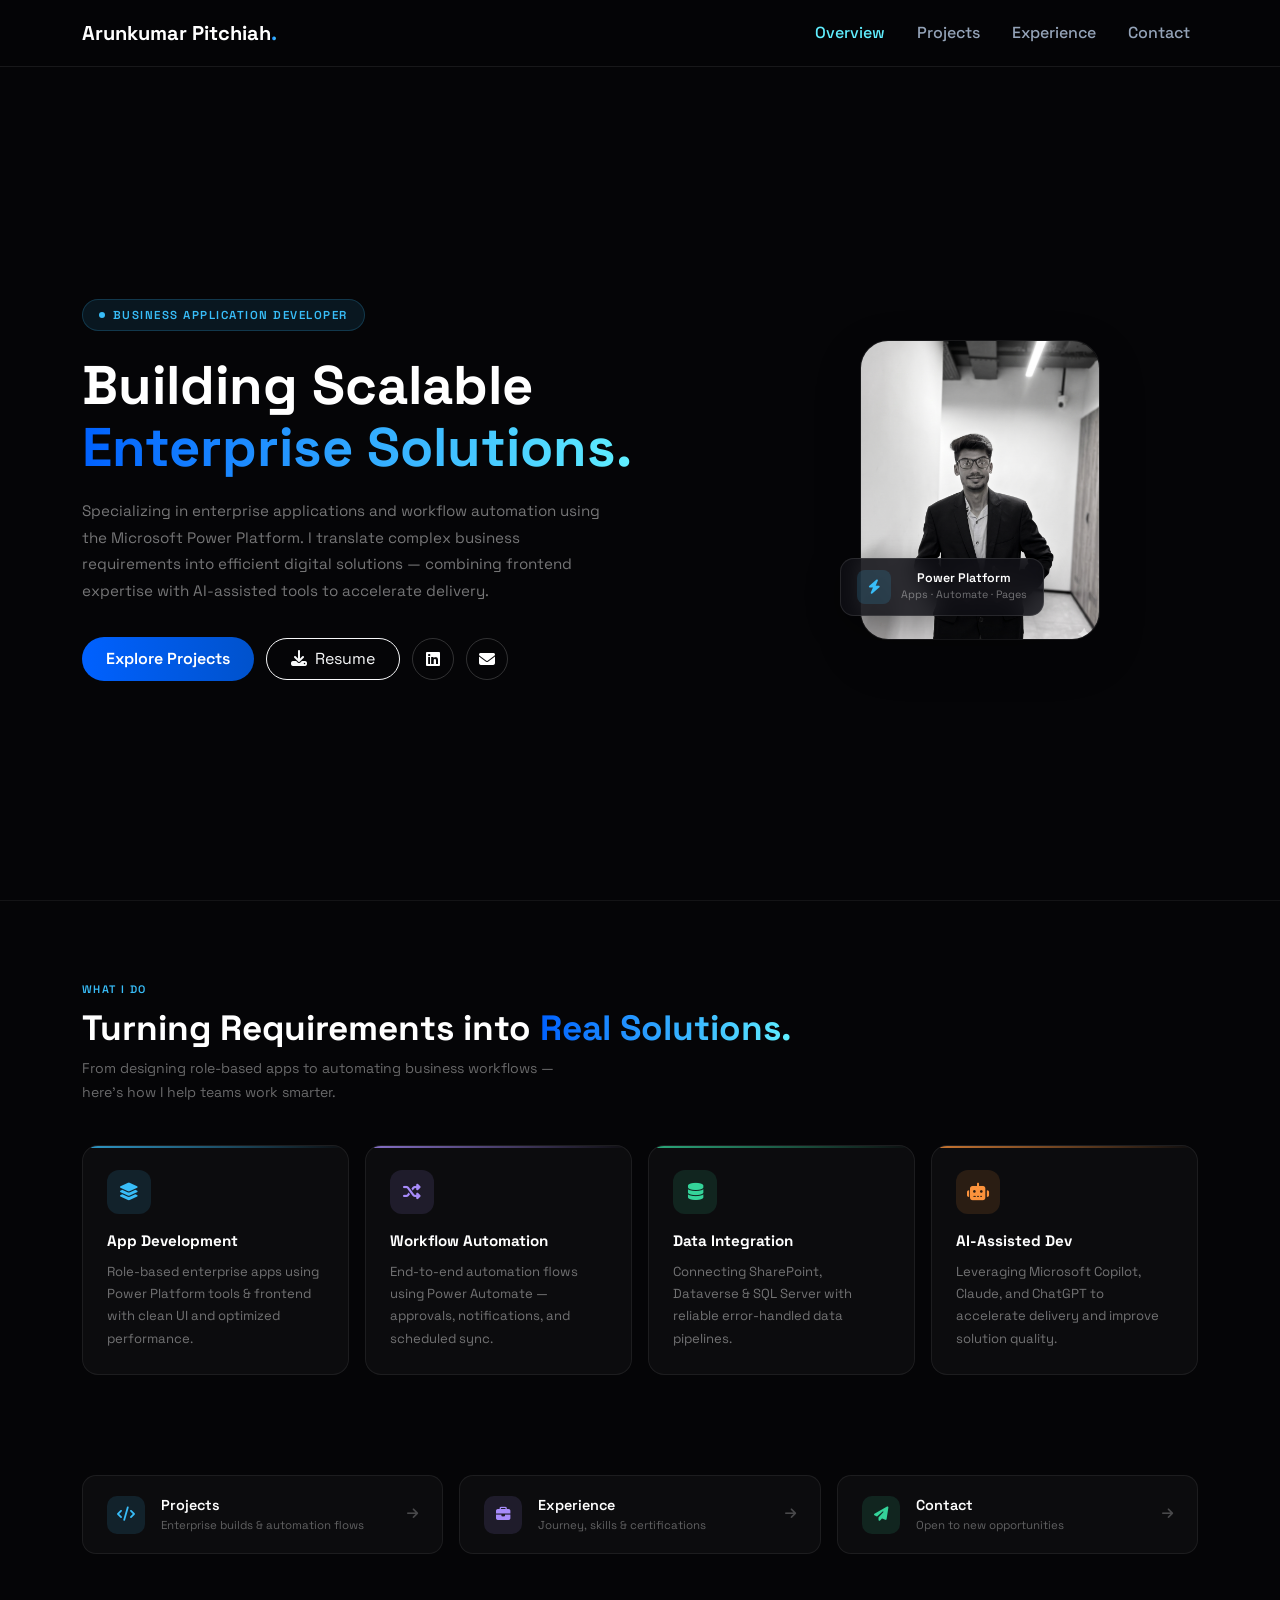
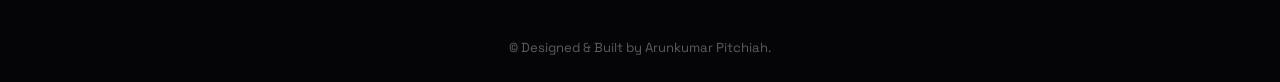
==== commit c2e9d8ae: "Updated Portfolio -5/9" ====
--- a/index.html
+++ b/index.html
@@ -1,443 +1,467 @@
-﻿<!DOCTYPE html>
-<html lang="en">
-
-<head>
-  <meta charset="UTF-8">
-  <meta name="viewport" content="width=device-width, initial-scale=1.0">
-  <title>Portfolio - Arunkumar P</title>
-  <!-- CSS -->
-  <link rel="stylesheet" href="Portfolio.css.CSS">
-  <link rel="icon" href="Assets/Images/GaipIcon2.png">
-<link rel="stylesheet" href="https://cdnjs.cloudflare.com/ajax/libs/font-awesome/6.0.0-beta3/css/all.min.css">
-
-  <!-- Javascript -->
-  <script src=" Gaip.js.JS">
-  </script>
-  <!-- Bootstrap -->
-  <link href="https://cdn.jsdelivr.net/npm/bootstrap@5.3.0/dist/css/bootstrap.min.css" rel="stylesheet"
-    integrity="sha384-9ndCyUaIbzAi2FUVXJi0CjmCapSmO7SnpJef0486qhLnuZ2cdeRhO02iuK6FUUVM" crossorigin="anonymous">
-  <script src="https://cdn.jsdelivr.net/npm/bootstrap@5.3.0/dist/js/bootstrap.bundle.min.js"
-    integrity="sha384-geWF76RCwLtnZ8qwWowPQNguL3RmwHVBC9FhGdlKrxdiJJigb/j/68SIy3Te4Bkz"
-    crossorigin="anonymous"></script>
-  <!-- <link rel="stylesheet" href="https://maxcdn.bootstrapcdn.com/bootstrap/3.4.1/css/bootstrap.min.css">
-  <script src="https://ajax.googleapis.com/ajax/libs/jquery/3.6.4/jquery.min.js"></script>
-  <script src="https://maxcdn.bootstrapcdn.com/bootstrap/3.4.1/js/bootstrap.min.js"></script> -->
-
-  <!-- fafa-Icon -->
-  <link rel="stylesheet" href="https://cdnjs.cloudflare.com/ajax/libs/font-awesome/4.7.0/css/font-awesome.min.css">
-  <link rel="stylesheet" href="path/to/font-awesome/css/font-awesome.min.css">
-  <!-- font -->
-  <style>
-    @import url('https://fonts.googleapis.com/css2?family=Space+Grotesk:wght@300;400;500;600;700&display=swap');
-  </style>
-</head>
-
-<body>
-
-  <div class="parent">
-
-    <div class="nav-bar ">
-      <nav class="navbar navbar-expand-lg  ">
-        <div class="container-fluid">
-          <button class="navbar-toggler" type="button" data-bs-toggle="collapse" data-bs-target="#navbarTogglerDemo01"
-            aria-controls="navbarTogglerDemo01" aria-expanded="false" aria-label="Toggle navigation">
-            <span class="navbar-toggler-icon"></span>
-            <img src="Assets/Images/First/layer2.png" height="30px" width="30px">
-            <b>PORTFOLIO
-            </b>
-
-
-          </button>
-          <div class="collapse navbar-collapse justify-content-end" id="navbarTogglerDemo01">
-
-            <ul class="navbar-nav mr-auto mb-2 mb-lg-0 nav_list">
-
-
-              <li class="nav-item ">
-                <a class="nav-link " href="#"><b
-                    style="background-color: #fff; color: black; padding: 12px;border-radius: 28px;border: 1px solid #FFF;background: #FFF;  "><i
-                      class="fa fa-briefcase" aria-hidden="true" style="margin-left: 10px;"></i>&nbsp;PORTFOLIO
-                    &nbsp</b></a>
-              </li>
-              <li class="nav-item">
-                <a class="nav-link " target="_blank" style="border-radius: 20px;
-                border: 1px solid #FFF; ">&nbsp;<b>
-                    Resume&nbsp;<i class="fa fa-download" aria-hidden="true"></i></b>&nbsp;</a>
-              </li>
-              <li class="nav-item">
-                <a class="nav-link "  href="https://www.linkedin.com/in/arunkumar-pitchiah/"  style="border-radius: 20px;
-                border: 1px solid #FFF; ">&nbsp;<b><img style="border-radius: 30%; padding-bottom: 2px;"
-                      src="Assets/Images/linkedin.png"  width="25px" aria-hidden="true">&nbspLinkedIn&nbsp</b>&nbsp;</a>
-              </li>
-              <li class="nav-item">
-                <a class="nav-link " href="#">
-                  <b>&nbsp;<i class="fa fa-bars" aria-hidden="true"></i>
-                    Menu</b></a>
-              </li>
-
-            </ul>
-
-          </div>
-        </div>
-      </nav>
-
-    </div>
-    
-    <div class="AI_Dev">
-      <div class="AI_DivContainer">
-        <div class="AiDevside">
-          <h5 style="letter-spacing: 6px;color: #7c7c7c;"><b>HELLO! THIS IS</b></h5>
-
-          <h2 style="letter-spacing: 4px;" >
-            <b>ARUNKUMAR P</b>
-          </h2>
-       
-          <h2> <b> CREATIVE <span> </span></h2>
-
-       <br>
-          <p>
-            <i class="fa fa-quote-left" aria-hidden="true"></i>&nbsp;
-            Currently working with the Microsoft Power Platform, with a strong foundation in frontend development. 
-		  I’m passionate about using my technical skills to create effective and innovative solutions.
-&nbsp;<i class="fa fa-quote-right" aria-hidden="true"></i>
-          
-          </p><br><br>
-          
-          <a class="DevButton " href="#"><b>&nbsp DOWNLOAD CV <i class="fa fa-arrow-right"
-                aria-hidden="true"></i> &nbsp
-            </b></a>
-        </div>
-        
-        <div class="pic">
-          <img class="Asideimg" src="Assets/Images/Newimg.png" width="280px" height="280px">
-          <br> <br>
-          <div class="sideTxt">
-          <h1>
-            <b style="text-align: center;">ABOUT ME</b>
-          </h1>
-          <br>  
-          <h6><b style="float: left;">NAME &nbsp;:</b> &nbsp;&nbsp;&nbsp;&nbsp;<b style="float: right; color:rgb(133, 0, 205)" >Arunkumar Pitchiah</b></h6> <br>
-          <h6><b style="float: left;"> ADDRESS &nbsp;:</b> &nbsp;&nbsp;&nbsp;&nbsp;<b style="float: right;color:rgb(133, 0, 205)">Chennai - TN</b></h6> <br>
-          <h6><b style="float: left;">PINCODE &nbsp;:</b> &nbsp;&nbsp;&nbsp;&nbsp;<b style="float: right;color:rgb(133, 0, 205)">600096</b></h6> <br>
-          <h6><b style="float: left;">EMAIL &nbsp;:</b> <b style="float: right;color:rgb(133, 0, 205)">arunkumarpitchiah@gmail.com</b></h6> <br><br>
-          <h6><b style="float: left;">MOBILE &nbsp;:</b> &nbsp;&nbsp;&nbsp;&nbsp;<b style="float: right;color:rgb(133, 0, 205)">8825542370</b></h6> <br>
-
-        </div>
-          
-          
-      </div>
-      
-      </div>
-    </div>
-
-
-
-
-  </div>
-  <!-- <div class="Skills">
-
-    <img src="Assets/Images/html.png" alt="" width="40px" height="28px">HTML
-    <img src="Assets/Images/css.png" alt="" width="38px" height="25px">CSS
-    <img src="Assets/Images/bootstrap-logo-shadow.png" alt="" width="40px" height="25px">Bootstrap
-    <img src="Assets/Images/jVa.png" alt="" width="34px" height="25px">&nbsp;Javascript
-    <img src="Assets/Images/angular.png" alt="" width="42px" height="30px">AngularJs
-    <img src="Assets/Images/figma.png" alt="" width="40px" height="25px">Figma
-    <img src="Assets/Images/sql.png" alt="" width="45px" height="25px">MySql
-    
-</div><br><br> -->
-  <div class="parent2">
-
-    <div class="AIServices">
-      
-      <br>
-      <div class="divSupportTxt">
-        <img class="" src="Assets/pngaaa.com-1586223j 1.png" alt="">
-        <div class="supportImg">
-          <b>EDUCATION</b>
-
-        </div>
-
-        <!-- <img src="Assets/Images/wecan.png" alt="" width="60px"> -->
-      </div><br>
-
-      <div class="AIservicesText">
-        <h3 style="color: #ff5900;"><b>2018 - 2021</b></h3><br>
-        <h1><b><i class="fa fa-graduation-cap" aria-hidden="true"></i>
-          BACHELOR'S OF COMPUTER APPLICATIONS</b></h1>
-          <h3 style="color: #ff5900;"><b>Manonmaniam Sundaranar University - Tirunelveli</b></h3>
-
-        <br>
-        <p style="padding: 0px 100px 20px 100px;">
-          <b>"I completed my SSLC and HSC in 2018. Driven by a passion for computer applications, 
-		  I pursued a Bachelor of Computer Applications (BCA) at Ambai Arts College, affiliated with Manonmaniam Sundaranar University, Tirunelveli, 
-		  Tamil Nadu, starting in 2018.."</b>
-        </p>
-      </div>
-      <div class="AIServicesimg">
-        <video class="gradvid" src="Assets/video/graduation_-_123689 (540p).mp4" width="800px" height="482px" autoplay muted loop></video>
-        <!-- <img src="Assets/Images/AIDevServices/product_engineering_iso_1-1 1.png" width="800px" height="482px" alt=""> -->
-      </div>
-      <div class="AIServicesFooter">
-        <div class="strategy">
-          <p> <img style="border-radius:75.504px; border:  0.686px dashed #282828;padding: 5px;"
-              src="Assets/Layer_1.png" alt="">
-            &nbsp;Department : Computer Science and Applications,
-            </p>
-        </div>
-        <div class="structure">
-          <p><img style="border-radius:75.504px; border:  0.686px dashed #282828;padding: 5px;"
-              src="Assets/Layer_1.png" alt="">&nbsp; Percentage : 
-            70%</p>
-        </div>
-        <div class="skeleton">
-          <p><img style="border-radius:75.504px; border:  0.686px dashed #282828;padding: 5px;"
-              src="Assets/Layer_1.png" alt="">&nbsp;
-            Course Duration : 3 Year's</p>
-        </div>
-
-      </div>
-      <hr>
-      <br><br>
-      <div class="divSupportTxt">
-        <img class="" src="Assets/pngaaa.com-1586223j 1.png" alt="">
-        <div class="supportImg">
-          <b>EXPERIENCE</b>
-
-        </div>
-
-        <!-- <img src="Assets/Images/wecan.png" alt="" width="60px"> -->
-      </div><br>
-
-      <div class="AIservicesText">
-        <h3 style="color: #ff5900;"><b>2022 - 2023</b></h3><br>
-        <h1><b><i class="fa fa-briefcase" aria-hidden="true"></i>
-          SOFTWARE ENGINEER</b></h1>
-          <h3 style="color: #ff5900;"><b>Geo Exploration Services & Analysis - Chennai</b></h3>
-
-        <br>
-        <p style="padding: 0px 100px 20px 100px;">
-         <b> Completed a Bachelor’s in Computer Applications and worked as a Frontend Developer at 
-		 Geo Exploration Services & Analysis in Chennai, Tamil Nadu, from 2022 to 2023.</b>
-        </p>
-      </div>
-
-      <div class="AIServicesimg">
-        <video class="gradvid" src="Assets/video/Work1 (1).mp4" width="800px" height="482px" autoplay muted loop></video>
-
-        <!-- <img src="Assets/Images/AIDevServices/product_engineering_iso_1-1 1.png" width="800px" height="482px" alt=""> -->
-      </div>
-      <div class="AIServicesFooter">
-        
-      <p>
-        <h4><img style="border-radius:75.504px; border:  0.686px dashed #282828;padding: 5px;"
-          src="Assets/Layer_1.png" alt="">&nbsp;
-      About me in this role :</h4> <br><h5>1.&nbsp;Collaborated with the web development team to design user interfaces for client websites, 
-	      focusing on creating visually appealing and user-friendly designs.</h5><br>
-      <h5>2.&nbsp;Worked as a web developer with entry-level experience, specializing in 
-	      frontend development while also gaining exposure to backend technologies.
-        </h5><br>
-      </p>
-<hr>
-
-<div class="">
-    <br>
-    <div class="divSupportTxt">
-      <img class="" src="Assets/pngaaa.com-1586223j 1.png" alt="">
-      <div class="supportImg">
-        <b> EXPERIENCE</b>
-      </div>
-    </div><br>
-
-    <div class="devExperienceText">
-
-   <h3 style="color: #ff5900;"><b>2024 - Present</b></h3><br>
-        <h1><b><i class="fa fa-briefcase" aria-hidden="true"></i>
-          SOFTWARE ENGINEER</b></h1>
-          <h3 style="color: #ff5900;"><b>Veelead Solutions- Chennai</b></h3>
-
-        <br>
-<p style="padding: 0px 100px 20px 100px;">
-	
-         <b> Currently working with the Microsoft Power Platform to design and implement effective solutions.<br>
-	 I also have prior experience as a frontend developer, with a strong background in web technologies and a 
-		 focus on delivering high-quality digital experiences.
-	 </b>
-</p>      
-<br>
-    </div>
-  </div>
-<div class="AIServicesimg">
-        <video class="gradvid" src="Assets/video/Work1 (1).mp4" width="800px" height="482px" autoplay muted loop></video>
-
-        <!-- <img src="Assets/Images/AIDevServices/product_engineering_iso_1-1 1.png" width="800px" height="482px" alt=""> -->
-      </div>
-</div>
-<div class="AIServicesFooter">
-        
-      <p>
-        <h4><img style="border-radius:75.504px; border:  0.686px dashed #282828;padding: 5px;"
-          src="Assets/Layer_1.png" alt="">&nbsp;
-      About me in this role :</h4> <br><h5>1.&nbsp;Create custom apps using PowerApps.
-</h5><br>
-      <h5>2.&nbsp;Built automated workflows using Power Automate.
-
-        </h5><br>
-        <h5>3.&nbsp;Customize SharePoint sites and libraries.
-. 
-        </h5><br>
-        
-      
-      </p>
-<hr>
-    </div>
-
-    <div class="AIProvide">
-      <br><br>
-
-      <div class="divSupportTxt">
-        <img class="" src="Assets/pngaaa.com-1586223j 1.png" alt="">
-        <div class="supportImg">
-          <b>SKILLS</b>
-
-        </div>
-
-        <!-- <img src="Assets/Images/wecan.png" alt="" width="60px"> -->
-      </div>
-
-
-      <div class="AIProvideText">
-        <h1><b style="padding: 0px 100px 20px 100px;">SKILLSETS & KNOWLEDGE</b></h1>
-       
-        <p ></p>
-      </div>
-
-
-
-      <div class="AIProvideFooter">
-        <div class="AIDropDown">
-          <ul>
-	<li> &nbsp;&nbsp;&nbsp;&nbsp;Microsoft PowerApps </li>
-            <hr style=" padding-left: 10px; margin: 20px; color: white;">
-	<li> &nbsp;&nbsp;&nbsp;&nbsp;Microsoft SharePoint</li>
-            <hr style=" padding-left: 10px; margin: 20px; color: white;">
-	<li> &nbsp;&nbsp;&nbsp;&nbsp;Microsoft PowerAutomation </li>
-            <hr style=" padding-left: 10px; margin: 20px; color: white;">
-
-            <li> &nbsp;&nbsp;&nbsp;&nbsp;Web Design </li>
-            <hr style=" padding-left: 10px; margin: 20px; color: white;">
-
-            <li> &nbsp;&nbsp;&nbsp;&nbsp;HTML </li>
-            <hr style=" padding-left: 10PX; margin: 20px; color: white;">
-
-            <li>&nbsp;&nbsp;&nbsp;&nbsp;CSS
-            </li>
-            <hr style=" padding-left: 10PX; margin: 20px; color: white;">
-
-            <li> &nbsp;&nbsp;&nbsp;&nbsp;Bootstrap </li>
-            <hr style=" padding-left: 10PX; margin: 20px; color: white;">
-
-            <li> &nbsp;&nbsp;&nbsp;&nbsp;Javascript </li>
-            <hr style=" padding-left: 10PX; margin: 20px; color: white;">
-            
-            <li> &nbsp;&nbsp;&nbsp;&nbsp;AngularJs </li>
-            <hr style=" padding-left: 10PX; margin: 20px; color: white;">
-
-            <li> &nbsp;&nbsp;&nbsp;&nbsp;Figma </li>
-            <hr style=" padding-left: 10PX; margin: 20px; color: white;">
-            
-            <li> &nbsp;&nbsp;&nbsp;&nbsp;Canva </li>
-            <hr style=" padding-left: 10PX; margin: 20px; color: white;">
-
-            <li> &nbsp;&nbsp;&nbsp;&nbsp;API </li>
-            <hr style=" padding-left: 10PX; margin: 20px; color: white;">
-
-            <li> &nbsp;&nbsp;&nbsp;&nbsp;MySql </li>
-            <hr style=" padding-left: 10PX; margin: 20px; color: white;">
-
-            <li>&nbsp;&nbsp;&nbsp;&nbsp;Tomcat - Xampp - Filezilla </li>
-            <hr style=" padding-left: 10PX; margin: 20px; color: white;">
-          </ul>
-        </div>
-        <!--<div class="AIBoxmain">
-          <div class="AIBox">
-            <img style="border-radius:75.504px; border:  0.686px dashed #282828;padding: 5px;"
-            src="Assets/Layer_1.png" alt="">
-            <h1>
-              Web Designing
-            </h1>
-            <p>
-              Using HTML, CSS, Bootstrap, AngularJs materials, to create very innovative and responsive
-              website designs.<br> Additionally having good knowledge in creating Wireframes, Prototypes.
-            </p>
-            <div class="">
-              <p>Learn More <i class="fa fa-arrow-right" aria-hidden="true"></i></p>
-
-            </div>
-            
-          </div>-->
-          <br>
-         
-        </div>
-
-
-      </div>
-
-
-<section id="contact" class="contact-section">
-    <div class="container">
-        <div class="contact-header">
-<br>
-<br>
-            <h2>Contact Me</h2>
-            <p>Feel free to get in touch with me & reach out via email or LinkedIn.</p>
-        </div>
-        <div class="contact-content">
-            <div class="contact-card">
-                <div class="contact-icon">
-                    <i class="fas fa-envelope"></i>
-                </div>
-                <div class="contact-info">
-                    <h3>Email</h3>
-                    <p><a href="mailto:arunkumarpitchiah@gmail.com">arunkumarpitchiah@gmail.com</a></p>
-                </div>
-            </div>
-            <div class="contact-card">
-                <div class="contact-icon">
-                    <i class="fas fa-phone-alt"></i>
-                </div>
-                <div class="contact-info">
-                    <h3>Mobile</h3>
-                    <p>+91 8825542370</p>
-                </div>
-            </div>
-            <div class="contact-card">
-                <div class="contact-icon">
-                    <i class="fab fa-linkedin"></i>
-                </div>
-                <div class="contact-info">
-                    <h3>LinkedIn</h3>
-                    <p><a href="https://www.linkedin.com/in/arunkumar-p-0b1941307/" target="_blank">Arunkumar Pitchiah</a></p>
-                </div>
-            </div>
-        </div>
-    </div>
-</section>
-
-
-    </div>
-<h6> Designed By Arunkumar Pitchiah 2023</h6>
-  </div>
-
-  <div class="parent4">
-      <div class="Process">
-        <div class="ProcessGrid">
-          <div class="Ptext"> 
-        <br>
-      </div>
-    </div>
-
-  </div>
-
-</body>
-
-</html>
+﻿<!DOCTYPE html>
+<html lang="en">
+<head>
+    <meta charset="UTF-8">
+    <meta name="viewport" content="width=device-width, initial-scale=1.0">
+    <title>Arunkumar Pitchiah | Business Application Developer</title>
+    <link href="https://cdn.jsdelivr.net/npm/bootstrap@5.3.0/dist/css/bootstrap.min.css" rel="stylesheet">
+    <link href="https://fonts.googleapis.com/css2?family=Space+Grotesk:wght@300;400;600;700&display=swap" rel="stylesheet">
+    <link rel="stylesheet" href="https://cdnjs.cloudflare.com/ajax/libs/font-awesome/6.4.0/css/all.min.css">
+    <link rel="stylesheet" href="style.css">
+    <style>
+        /* ── Hero Layout ── */
+        .hero-section {
+            min-height: 100vh;
+            display: flex;
+            align-items: center;
+            padding-top: 80px;
+        }
+
+        /* ── Role Badge ── */
+        .role-badge {
+            display: inline-flex;
+            align-items: center;
+            gap: 0.5rem;
+            font-size: 0.72rem;
+            font-weight: 600;
+            letter-spacing: 0.13em;
+            text-transform: uppercase;
+            color: #38bdf8;
+            background: rgba(56,189,248,0.1);
+            border: 1px solid rgba(56,189,248,0.2);
+            border-radius: 30px;
+            padding: 0.4rem 1rem;
+            margin-bottom: 1.4rem;
+        }
+        .role-badge .dot {
+            width: 6px;
+            height: 6px;
+            border-radius: 50%;
+            background: #38bdf8;
+            animation: pulse-dot 2s infinite;
+        }
+        @keyframes pulse-dot {
+            0%, 100% { opacity: 1; transform: scale(1); }
+            50%       { opacity: 0.4; transform: scale(0.7); }
+        }
+
+        /* ── Headline ── */
+        .hero-headline {
+            font-size: clamp(2.2rem, 5vw, 3.4rem);
+            font-weight: 700;
+            line-height: 1.15;
+            margin-bottom: 1.2rem;
+            color: #fff;
+        }
+        .hero-sub {
+            font-size: 0.95rem;
+            color: rgba(255,255,255,0.45);
+            line-height: 1.75;
+            max-width: 520px;
+            margin-bottom: 2rem;
+        }
+
+        /* ── CTA Buttons ── */
+        .cta-row {
+            display: flex;
+            flex-wrap: wrap;
+            gap: 0.75rem;
+            align-items: center;
+        }
+        .btn-icon {
+            width: 42px;
+            height: 42px;
+            border-radius: 50%;
+            display: inline-flex;
+            align-items: center;
+            justify-content: center;
+            border: 1px solid rgba(255,255,255,0.18);
+            color: #fff;
+            font-size: 1rem;
+            transition: background 0.25s, border-color 0.25s, transform 0.25s;
+            text-decoration: none;
+        }
+        .btn-icon:hover {
+            background: rgba(255,255,255,0.1);
+            border-color: rgba(255,255,255,0.35);
+            color: #fff;
+            transform: translateY(-2px);
+        }
+
+        /* ── Profile Image ── */
+        .profile-wrap {
+            position: relative;
+            display: inline-block;
+        }
+        .profile-blob {
+            width: 100%;
+            max-width: 360px;
+            border-radius: 28px;
+            object-fit: cover;
+            aspect-ratio: 4/5;
+            border: 1px solid rgba(255,255,255,0.08);
+        }
+        .float-badge {
+            position: absolute;
+            bottom: 1.5rem;
+            left: -1.2rem;
+            background: rgba(15,15,20,0.85);
+            backdrop-filter: blur(12px);
+            border: 1px solid rgba(255,255,255,0.1);
+            border-radius: 14px;
+            padding: 0.7rem 1rem;
+            display: flex;
+            align-items: center;
+            gap: 0.6rem;
+            box-shadow: 0 8px 32px rgba(0,0,0,0.4);
+        }
+        .float-badge-icon {
+            width: 34px;
+            height: 34px;
+            border-radius: 8px;
+            background: rgba(56,189,248,0.15);
+            color: #38bdf8;
+            display: flex;
+            align-items: center;
+            justify-content: center;
+            font-size: 0.9rem;
+        }
+        .float-badge-text {
+            font-size: 0.78rem;
+            font-weight: 600;
+            color: #fff;
+            line-height: 1.2;
+        }
+        .float-badge-sub {
+            font-size: 0.67rem;
+            color: rgba(255,255,255,0.4);
+        }
+        .float-badge-2 {
+            position: absolute;
+            top: 1.5rem;
+            right: -1.2rem;
+            background: rgba(15,15,20,0.85);
+            backdrop-filter: blur(12px);
+            border: 1px solid rgba(255,255,255,0.1);
+            border-radius: 14px;
+            padding: 0.6rem 0.9rem;
+            display: flex;
+            align-items: center;
+            gap: 0.5rem;
+            box-shadow: 0 8px 32px rgba(0,0,0,0.4);
+        }
+        .float-badge-2 .cert-dot {
+            width: 8px;
+            height: 8px;
+            border-radius: 50%;
+            background: #34d399;
+        }
+        .float-badge-2 span {
+            font-size: 0.75rem;
+            font-weight: 600;
+            color: #fff;
+        }
+
+        /* ── What I Do Section ── */
+        .what-i-do {
+            padding: 80px 0 60px;
+            border-top: 1px solid rgba(255,255,255,0.06);
+        }
+        .section-label {
+            font-size: 0.68rem;
+            letter-spacing: 0.13em;
+            text-transform: uppercase;
+            color: #38bdf8;
+            font-weight: 600;
+            margin-bottom: 0.6rem;
+        }
+        .section-title {
+            font-size: clamp(1.6rem, 3vw, 2.2rem);
+            font-weight: 700;
+            color: #fff;
+            margin-bottom: 0.5rem;
+        }
+        .section-sub {
+            font-size: 0.88rem;
+            color: rgba(255,255,255,0.4);
+            max-width: 500px;
+            line-height: 1.7;
+            margin-bottom: 2.5rem;
+        }
+
+        /* Service Cards */
+        .service-card {
+            padding: 1.5rem;
+            border-radius: 16px;
+            background: rgba(255,255,255,0.03);
+            border: 1px solid rgba(255,255,255,0.07);
+            height: 100%;
+            transition: background 0.3s, transform 0.3s, border-color 0.3s;
+            position: relative;
+            overflow: hidden;
+        }
+        .service-card:hover {
+            background: rgba(255,255,255,0.055);
+            transform: translateY(-4px);
+            border-color: rgba(255,255,255,0.13);
+        }
+        .service-card::before {
+            content: '';
+            position: absolute;
+            top: 0; left: 0; right: 0;
+            height: 2px;
+            border-radius: 16px 16px 0 0;
+            opacity: 0.8;
+        }
+        .sc-blue::before   { background: linear-gradient(90deg, #38bdf8, transparent); }
+        .sc-purple::before { background: linear-gradient(90deg, #a78bfa, transparent); }
+        .sc-green::before  { background: linear-gradient(90deg, #34d399, transparent); }
+        .sc-orange::before { background: linear-gradient(90deg, #fb923c, transparent); }
+
+        .service-icon {
+            width: 44px;
+            height: 44px;
+            border-radius: 12px;
+            display: flex;
+            align-items: center;
+            justify-content: center;
+            font-size: 1.1rem;
+            margin-bottom: 1rem;
+        }
+        .si-blue   { background: rgba(56,189,248,0.12);  color: #38bdf8; }
+        .si-purple { background: rgba(167,139,250,0.12); color: #a78bfa; }
+        .si-green  { background: rgba(52,211,153,0.12);  color: #34d399; }
+        .si-orange { background: rgba(251,146,60,0.12);  color: #fb923c; }
+
+        .service-title {
+            font-size: 0.95rem;
+            font-weight: 700;
+            color: #fff;
+            margin-bottom: 0.5rem;
+        }
+        .service-desc {
+            font-size: 0.82rem;
+            color: rgba(255,255,255,0.42);
+            line-height: 1.7;
+            margin: 0;
+        }
+
+        /* ── Quick Nav Strip ── */
+        .quick-nav {
+            padding: 40px 0 60px;
+        }
+        .nav-card {
+            display: flex;
+            align-items: center;
+            justify-content: space-between;
+            padding: 1.2rem 1.5rem;
+            border-radius: 14px;
+            background: rgba(255,255,255,0.03);
+            border: 1px solid rgba(255,255,255,0.07);
+            text-decoration: none;
+            transition: background 0.25s, transform 0.25s, border-color 0.25s;
+        }
+        .nav-card:hover {
+            background: rgba(255,255,255,0.06);
+            transform: translateX(4px);
+            border-color: rgba(255,255,255,0.13);
+        }
+        .nav-card-left {
+            display: flex;
+            align-items: center;
+            gap: 1rem;
+        }
+        .nav-card-icon {
+            width: 38px;
+            height: 38px;
+            border-radius: 10px;
+            display: flex;
+            align-items: center;
+            justify-content: center;
+            font-size: 0.9rem;
+        }
+        .nav-card-title {
+            font-size: 0.9rem;
+            font-weight: 600;
+            color: #fff;
+            margin-bottom: 0.1rem;
+        }
+        .nav-card-sub {
+            font-size: 0.72rem;
+            color: rgba(255,255,255,0.35);
+        }
+        .nav-card-arrow {
+            font-size: 0.8rem;
+            color: rgba(255,255,255,0.25);
+            transition: color 0.2s, transform 0.2s;
+        }
+        .nav-card:hover .nav-card-arrow {
+            color: #38bdf8;
+            transform: translateX(3px);
+        }
+
+        @media (max-width: 768px) {
+            .float-badge, .float-badge-2 { display: none; }
+        }
+    </style>
+</head>
+<body>
+    <nav class="navbar navbar-expand-lg fixed-top nav-glass">
+        <div class="container">
+            <a class="navbar-brand fw-bold text-white" href="index.html">Arunkumar Pitchiah<span class="text-gradient">.</span></a>
+            <button class="navbar-toggler border-0" type="button" data-bs-toggle="collapse" data-bs-target="#navbarNav">
+                <i class="fas fa-bars text-white"></i>
+            </button>
+            <div class="collapse navbar-collapse justify-content-end" id="navbarNav">
+                <ul class="navbar-nav gap-3">
+                    <li><a class="nav-link active" href="index.html">Overview</a></li>
+                    <li><a class="nav-link" href="projects.html">Projects</a></li>
+                    <li><a class="nav-link" href="experience.html">Experience</a></li>
+                    <li><a class="nav-link" href="contact.html">Contact</a></li>
+                </ul>
+            </div>
+        </div>
+    </nav>
+
+    <!-- ── HERO ── -->
+    <header class="hero-section">
+        <div class="container">
+            <div class="row align-items-center g-5">
+
+                <div class="col-lg-7 order-2 order-lg-1 animate-slide-up">
+                    <div class="role-badge">
+                        <span class="dot"></span>
+                        Business Application Developer
+                    </div>
+                    <h1 class="hero-headline">
+                        Building Scalable<br>
+                        <span class="text-gradient">Enterprise Solutions.</span>
+                    </h1>
+                    <p class="hero-sub">
+                        Specializing in enterprise applications and workflow automation using the Microsoft Power Platform. I translate complex business requirements into efficient digital solutions — combining frontend expertise with AI-assisted tools to accelerate delivery.
+                    </p>
+                    <div class="cta-row">
+                        <a href="projects.html" class="btn btn-accent">Explore Projects</a>
+                        <a href="./Assets/Images/ArunkumarP_Resume_Updated.pdf" target="_blank" class="btn btn-outline-light rounded-pill px-4 py-2">
+                            <i class="fas fa-download me-2"></i>Resume
+                        </a>
+                        <a href="https://linkedin.com/in/arunkumar-pitchiah" target="_blank" class="btn-icon">
+                            <i class="fab fa-linkedin"></i>
+                        </a>
+                        <a href="contact.html" class="btn-icon">
+                            <i class="fas fa-envelope"></i>
+                        </a>
+                    </div>
+                </div>
+
+                <div class="col-lg-5 order-1 order-lg-2 text-center animate-fade-in delay-1">
+                    <div class="profile-wrap d-inline-block">
+                        <img src="./Assets/Images/Portfolio_Image.png" alt="Arunkumar Pitchiah" class="profile-blob img-fluid shadow-lg">
+                        <div class="float-badge">
+                            <div class="float-badge-icon"><i class="fas fa-bolt"></i></div>
+                            <div>
+                                <div class="float-badge-text">Power Platform</div>
+                                <div class="float-badge-sub">Apps · Automate · Pages</div>
+                            </div>
+                        </div>
+                        
+                    </div>
+                </div>
+
+            </div>
+        </div>
+    </header>
+
+    <!-- ── WHAT I DO ── -->
+    <section class="what-i-do">
+        <div class="container">
+            <p class="section-label">What I Do</p>
+            <h2 class="section-title">Turning Requirements into <span class="text-gradient">Real Solutions.</span></h2>
+            <p class="section-sub">From designing role-based apps to automating business workflows — here's how I help teams work smarter.</p>
+
+            <div class="row g-3">
+                <div class="col-lg-3 col-md-6 animate-slide-up">
+                    <div class="service-card sc-blue">
+                        <div class="service-icon si-blue"><i class="fas fa-layer-group"></i></div>
+                        <p class="service-title">App Development</p>
+                        <p class="service-desc">Role-based enterprise apps using Power Platform tools & frontend with clean UI and optimized performance.</p>
+                    </div>
+                </div>
+                <div class="col-lg-3 col-md-6 animate-slide-up delay-1">
+                    <div class="service-card sc-purple">
+                        <div class="service-icon si-purple"><i class="fas fa-random"></i></div>
+                        <p class="service-title">Workflow Automation</p>
+                        <p class="service-desc">End-to-end automation flows using Power Automate — approvals, notifications, and scheduled sync.</p>
+                    </div>
+                </div>
+                <div class="col-lg-3 col-md-6 animate-slide-up delay-2">
+                    <div class="service-card sc-green">
+                        <div class="service-icon si-green"><i class="fas fa-database"></i></div>
+                        <p class="service-title">Data Integration</p>
+                        <p class="service-desc">Connecting SharePoint, Dataverse & SQL Server with reliable error-handled data pipelines.</p>
+                    </div>
+                </div>
+                <div class="col-lg-3 col-md-6 animate-slide-up delay-3">
+                    <div class="service-card sc-orange">
+                        <div class="service-icon si-orange"><i class="fas fa-robot"></i></div>
+                        <p class="service-title">AI-Assisted Dev</p>
+                        <p class="service-desc">Leveraging Microsoft Copilot, Claude, and ChatGPT to accelerate delivery and improve solution quality.</p>
+                    </div>
+                </div>
+            </div>
+        </div>
+    </section>
+
+    <!-- ── QUICK NAV ── -->
+    <section class="quick-nav">
+        <div class="container">
+            <div class="row g-3">
+                <div class="col-md-4 animate-slide-up">
+                    <a href="projects.html" class="nav-card">
+                        <div class="nav-card-left">
+                            <div class="nav-card-icon si-blue"><i class="fas fa-code"></i></div>
+                            <div>
+                                <p class="nav-card-title mb-0">Projects</p>
+                                <p class="nav-card-sub mb-0">Enterprise builds & automation flows</p>
+                            </div>
+                        </div>
+                        <i class="fas fa-arrow-right nav-card-arrow"></i>
+                    </a>
+                </div>
+                <div class="col-md-4 animate-slide-up delay-1">
+                    <a href="experience.html" class="nav-card">
+                        <div class="nav-card-left">
+                            <div class="nav-card-icon si-purple"><i class="fas fa-briefcase"></i></div>
+                            <div>
+                                <p class="nav-card-title mb-0">Experience</p>
+                                <p class="nav-card-sub mb-0">Journey, skills & certifications</p>
+                            </div>
+                        </div>
+                        <i class="fas fa-arrow-right nav-card-arrow"></i>
+                    </a>
+                </div>
+                <div class="col-md-4 animate-slide-up delay-2">
+                    <a href="contact.html" class="nav-card">
+                        <div class="nav-card-left">
+                            <div class="nav-card-icon si-green"><i class="fas fa-paper-plane"></i></div>
+                            <div>
+                                <p class="nav-card-title mb-0">Contact</p>
+                                <p class="nav-card-sub mb-0">Open to new opportunities</p>
+                            </div>
+                        </div>
+                        <i class="fas fa-arrow-right nav-card-arrow"></i>
+                    </a>
+                </div>
+            </div>
+        </div>
+    </section>
+<footer>
+    <div class="container text-center py-4">
+        <p class="mb-0" style="color: rgba(255,255,255,0.35); font-size: 0.82rem;">
+            &copy; Designed & Built by Arunkumar Pitchiah.
+        </p>
+    </div>
+</footer>
+    <script src="https://cdn.jsdelivr.net/npm/bootstrap@5.3.0/dist/js/bootstrap.bundle.min.js"></script>
+</body>
+</html>
--- a/style.css
+++ b/style.css
@@ -0,0 +1,161 @@
+:root {
+    --bg-main: #050507;
+    --bg-card: rgba(255, 255, 255, 0.02);
+    --accent-blue: #0061ff;
+    --accent-cyan: #60efff;
+    --text-primary: #f8fafc;
+    --text-secondary: #94a3b8;
+    --border-color: rgba(255, 255, 255, 0.08);
+}
+.profile-blob {
+    width: 100%;
+    max-width: 360px;
+    object-fit: cover;
+    aspect-ratio: 4/5;
+
+    border-radius: 58% 42% 36% 64% / 42% 58% 42% 58%;
+
+    border: 1px solid rgba(255,255,255,0.08);
+
+    box-shadow: 0 20px 50px rgba(0,0,0,0.35);
+}
+body {
+    background-color: var(--bg-main);
+    color: var(--text-primary);
+    font-family: 'Space Grotesk', sans-serif;
+    line-height: 1.5;
+    overflow-x: hidden;
+}
+
+/* Animations */
+@keyframes slideUp {
+    from { opacity: 0; transform: translateY(20px); }
+    to { opacity: 1; transform: translateY(0); }
+}
+@keyframes fadeIn {
+    from { opacity: 0; }
+    to { opacity: 1; }
+}
+
+.animate-slide-up { animation: slideUp 0.6s ease forwards; opacity: 0; }
+.animate-fade-in { animation: fadeIn 0.8s ease forwards; opacity: 0; }
+.delay-1 { animation-delay: 0.1s; }
+.delay-2 { animation-delay: 0.2s; }
+.delay-3 { animation-delay: 0.3s; }
+
+/* Navigation */
+.nav-glass {
+    background: rgba(5, 5, 7, 0.9);
+    backdrop-filter: blur(12px);
+    border-bottom: 1px solid var(--border-color);
+    padding: 0.8rem 0;
+}
+
+.nav-link { color: var(--text-secondary) !important; font-weight: 500; transition: all 0.3s ease; }
+.nav-link:hover, .nav-link.active { color: var(--accent-cyan) !important; }
+
+/* Gradients */
+.text-gradient {
+    background: linear-gradient(90deg, var(--accent-blue), var(--accent-cyan));
+    -webkit-background-clip: text;
+    -webkit-text-fill-color: transparent;
+}
+.tracking-widest { letter-spacing: 0.1em; }
+
+/* Interactive Cards */
+.card-glass {
+    background: var(--bg-card);
+    border: 1px solid var(--border-color);
+    border-radius: 12px;
+    padding: 1.25rem;
+    transition: all 0.3s ease;
+    height: 100%;
+}
+.card-glass:hover {
+    transform: translateY(-4px);
+    border-color: rgba(96, 239, 255, 0.5);
+    background: rgba(255, 255, 255, 0.04);
+    box-shadow: 0 8px 25px rgba(0, 97, 255, 0.1);
+}
+
+/* Profile Image */
+.profile-blob {
+    border-radius: 30% 70% 70% 30% / 30% 30% 70% 70%;
+    border: 3px solid var(--accent-blue);
+    box-shadow: 0 0 30px rgba(0, 97, 255, 0.2);
+    transition: all 0.5s ease;
+    object-fit: cover;
+    width: 300px;
+    height: 300px;
+}
+.profile-blob:hover { border-radius: 50%; transform: scale(1.03); }
+
+/* Buttons */
+.btn-accent {
+    background: linear-gradient(90deg, var(--accent-blue), #0052cc);
+    color: white;
+    border-radius: 50px;
+    padding: 10px 24px;
+    font-weight: 600;
+    border: none;
+    transition: 0.3s;
+}
+.btn-accent:hover { transform: scale(1.05); box-shadow: 0 0 15px rgba(0, 97, 255, 0.4); color: white; }
+
+.btn-back {
+    background: transparent;
+    color: var(--text-secondary);
+    border: 1px solid var(--border-color);
+    border-radius: 50px;
+    padding: 6px 16px;
+    font-size: 0.85rem;
+    transition: 0.3s;
+    display: inline-flex;
+    align-items: center;
+    gap: 6px;
+    text-decoration: none;
+}
+.btn-back:hover { color: var(--text-primary); border-color: var(--accent-cyan); }
+
+/* Timeline */
+.timeline-item {
+    border-left: 2px solid var(--border-color);
+    padding-left: 1.5rem;
+    position: relative;
+    margin-bottom: 2rem;
+}
+.timeline-item::before {
+    content: '';
+    position: absolute;
+    left: -8px;
+    top: 5px;
+    width: 14px;
+    height: 14px;
+    background: var(--accent-blue);
+    border-radius: 50%;
+}
+
+/* Subtle Colored Tech Tags */
+.tech-tag {
+    padding: 4px 12px;
+    border-radius: 50px;
+    font-size: 0.75rem;
+    font-weight: 600;
+    display: inline-block;
+    margin: 3px;
+    border: 1px solid rgba(255,255,255,0.1);
+}
+.tag-blue { background: rgba(0, 97, 255, 0.1); color: #60efff; border-color: rgba(96, 239, 255, 0.2); }
+.tag-purple { background: rgba(139, 92, 246, 0.1); color: #c4b5fd; border-color: rgba(139, 92, 246, 0.2); }
+.tag-green { background: rgba(16, 185, 129, 0.1); color: #6ee7b7; border-color: rgba(16, 185, 129, 0.2); }
+.tag-orange { background: rgba(245, 158, 11, 0.1); color: #fcd34d; border-color: rgba(245, 158, 11, 0.2); }
+
+/* Forms */
+.form-control-glass {
+    background: rgba(255,255,255,0.03);
+    border: 1px solid var(--border-color);
+    color: white;
+    border-radius: 10px;
+    padding: 10px 15px;
+}
+.form-control-glass:focus { background: rgba(255,255,255,0.06); border-color: var(--accent-cyan); color: white; box-shadow: none; }
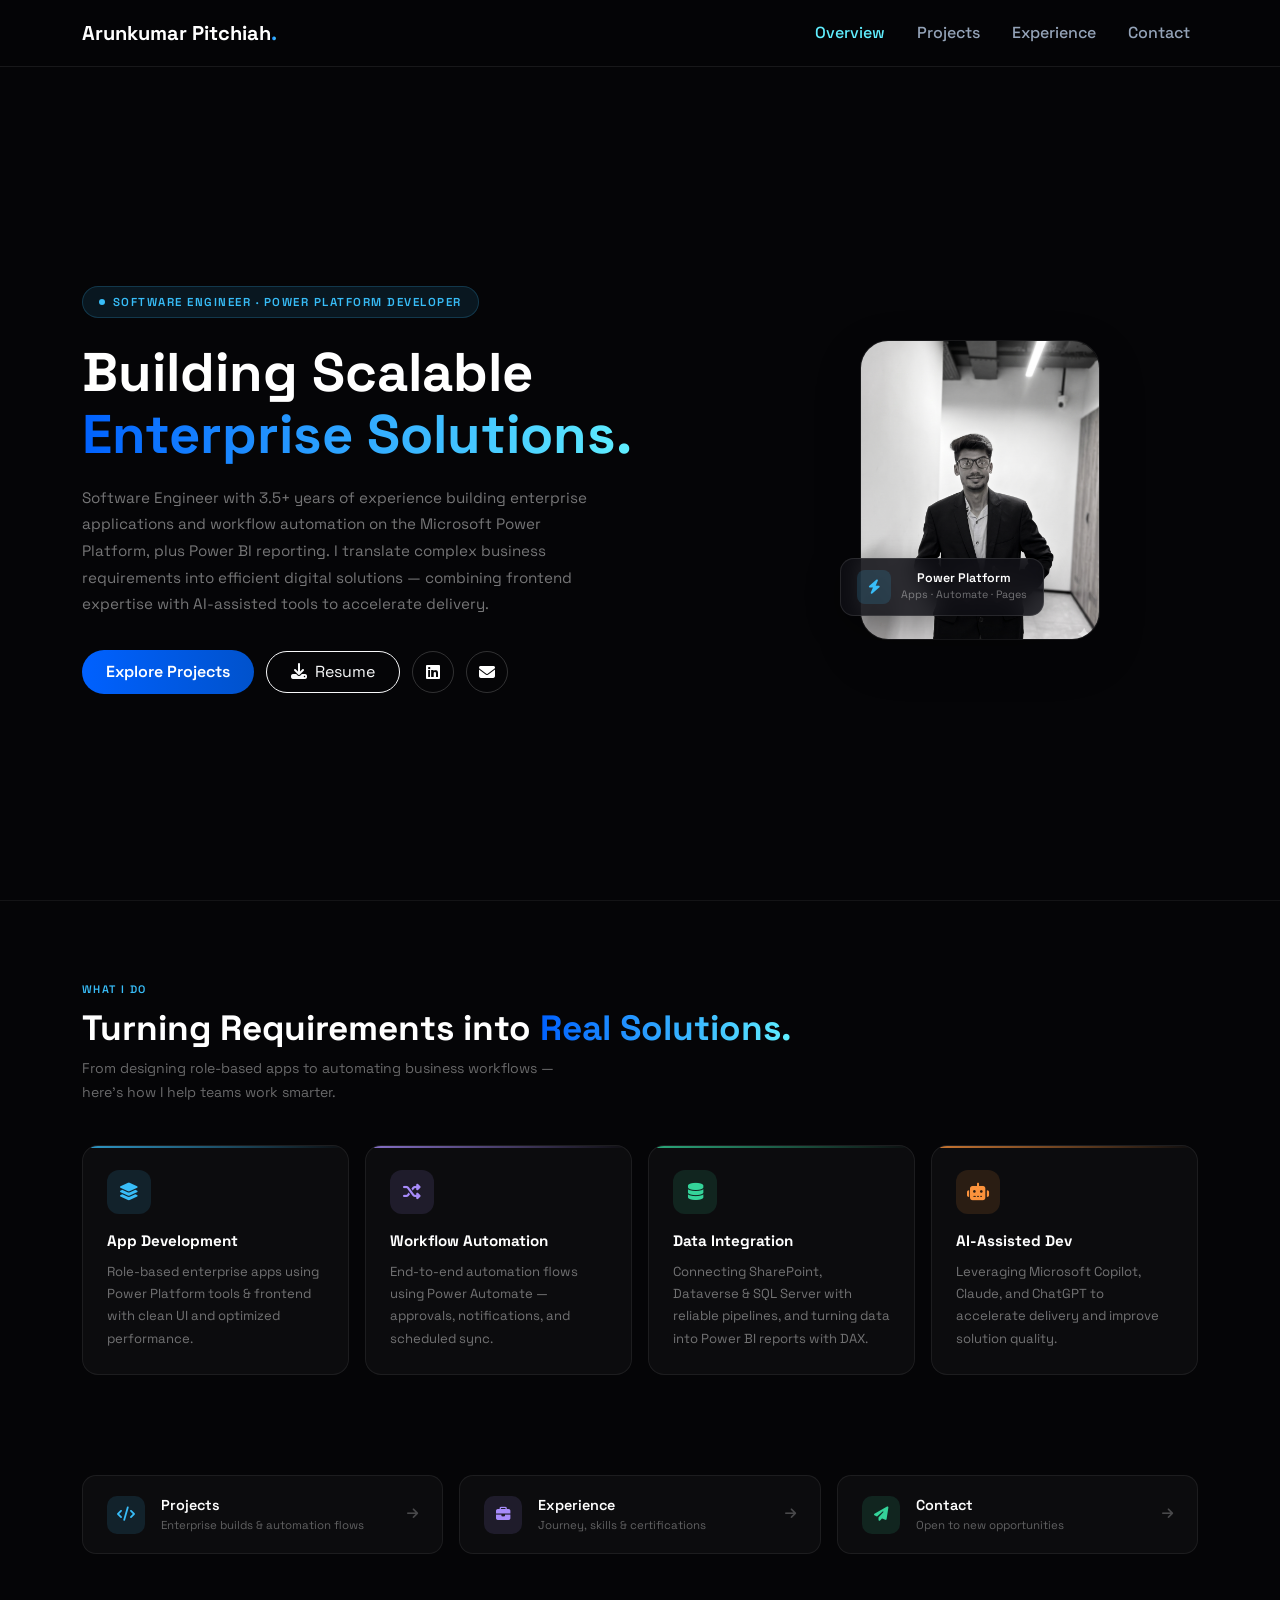
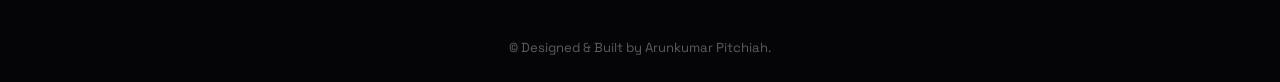
==== commit 0a4d246b: "Update index.html" ====
--- a/index.html
+++ b/index.html
@@ -1,9 +1,10 @@
-﻿<!DOCTYPE html>
+<!DOCTYPE html>
 <html lang="en">
 <head>
     <meta charset="UTF-8">
     <meta name="viewport" content="width=device-width, initial-scale=1.0">
-    <title>Arunkumar Pitchiah | Business Application Developer</title>
+    <meta name="description" content="Arunkumar Pitchiah — Software Engineer and Power Platform Developer with 3.5+ years of experience in Power Apps, Power Automate, SharePoint and Power BI. Based in Chennai.">
+    <title>Arunkumar Pitchiah | Software Engineer | Power Platform Developer</title>
     <link href="https://cdn.jsdelivr.net/npm/bootstrap@5.3.0/dist/css/bootstrap.min.css" rel="stylesheet">
     <link href="https://fonts.googleapis.com/css2?family=Space+Grotesk:wght@300;400;600;700&display=swap" rel="stylesheet">
     <link rel="stylesheet" href="https://cdnjs.cloudflare.com/ajax/libs/font-awesome/6.4.0/css/all.min.css">
@@ -309,7 +310,7 @@
     <nav class="navbar navbar-expand-lg fixed-top nav-glass">
         <div class="container">
             <a class="navbar-brand fw-bold text-white" href="index.html">Arunkumar Pitchiah<span class="text-gradient">.</span></a>
-            <button class="navbar-toggler border-0" type="button" data-bs-toggle="collapse" data-bs-target="#navbarNav">
+            <button class="navbar-toggler border-0" type="button" data-bs-toggle="collapse" data-bs-target="#navbarNav" aria-controls="navbarNav" aria-expanded="false" aria-label="Toggle navigation">
                 <i class="fas fa-bars text-white"></i>
             </button>
             <div class="collapse navbar-collapse justify-content-end" id="navbarNav">
@@ -331,24 +332,24 @@
                 <div class="col-lg-7 order-2 order-lg-1 animate-slide-up">
                     <div class="role-badge">
                         <span class="dot"></span>
-                        Business Application Developer
+                        Software Engineer · Power Platform Developer
                     </div>
                     <h1 class="hero-headline">
                         Building Scalable<br>
                         <span class="text-gradient">Enterprise Solutions.</span>
                     </h1>
                     <p class="hero-sub">
-                        Specializing in enterprise applications and workflow automation using the Microsoft Power Platform. I translate complex business requirements into efficient digital solutions — combining frontend expertise with AI-assisted tools to accelerate delivery.
+                        Software Engineer with 3.5+ years of experience building enterprise applications and workflow automation on the Microsoft Power Platform, plus Power BI reporting. I translate complex business requirements into efficient digital solutions — combining frontend expertise with AI-assisted tools to accelerate delivery.
                     </p>
                     <div class="cta-row">
                         <a href="projects.html" class="btn btn-accent">Explore Projects</a>
-                        <a href="./Assets/Images/ArunkumarP_Resume_Updated.pdf" target="_blank" class="btn btn-outline-light rounded-pill px-4 py-2">
+                        <a href="./Assets/Images/ArunkumarP_Resume_Updated.pdf" target="_blank" rel="noopener" class="btn btn-outline-light rounded-pill px-4 py-2">
                             <i class="fas fa-download me-2"></i>Resume
                         </a>
-                        <a href="https://linkedin.com/in/arunkumar-pitchiah" target="_blank" class="btn-icon">
+                        <a href="https://linkedin.com/in/arunkumar-pitchiah" target="_blank" rel="noopener" class="btn-icon" aria-label="LinkedIn profile">
                             <i class="fab fa-linkedin"></i>
                         </a>
-                        <a href="contact.html" class="btn-icon">
+                        <a href="contact.html" class="btn-icon" aria-label="Contact me">
                             <i class="fas fa-envelope"></i>
                         </a>
                     </div>
@@ -398,7 +399,7 @@
                     <div class="service-card sc-green">
                         <div class="service-icon si-green"><i class="fas fa-database"></i></div>
                         <p class="service-title">Data Integration</p>
-                        <p class="service-desc">Connecting SharePoint, Dataverse & SQL Server with reliable error-handled data pipelines.</p>
+                        <p class="service-desc">Connecting SharePoint, Dataverse & SQL Server with reliable pipelines, and turning data into Power BI reports with DAX.</p>
                     </div>
                 </div>
                 <div class="col-lg-3 col-md-6 animate-slide-up delay-3">
@@ -464,4 +465,4 @@
 </footer>
     <script src="https://cdn.jsdelivr.net/npm/bootstrap@5.3.0/dist/js/bootstrap.bundle.min.js"></script>
 </body>
-</html>+</html>
